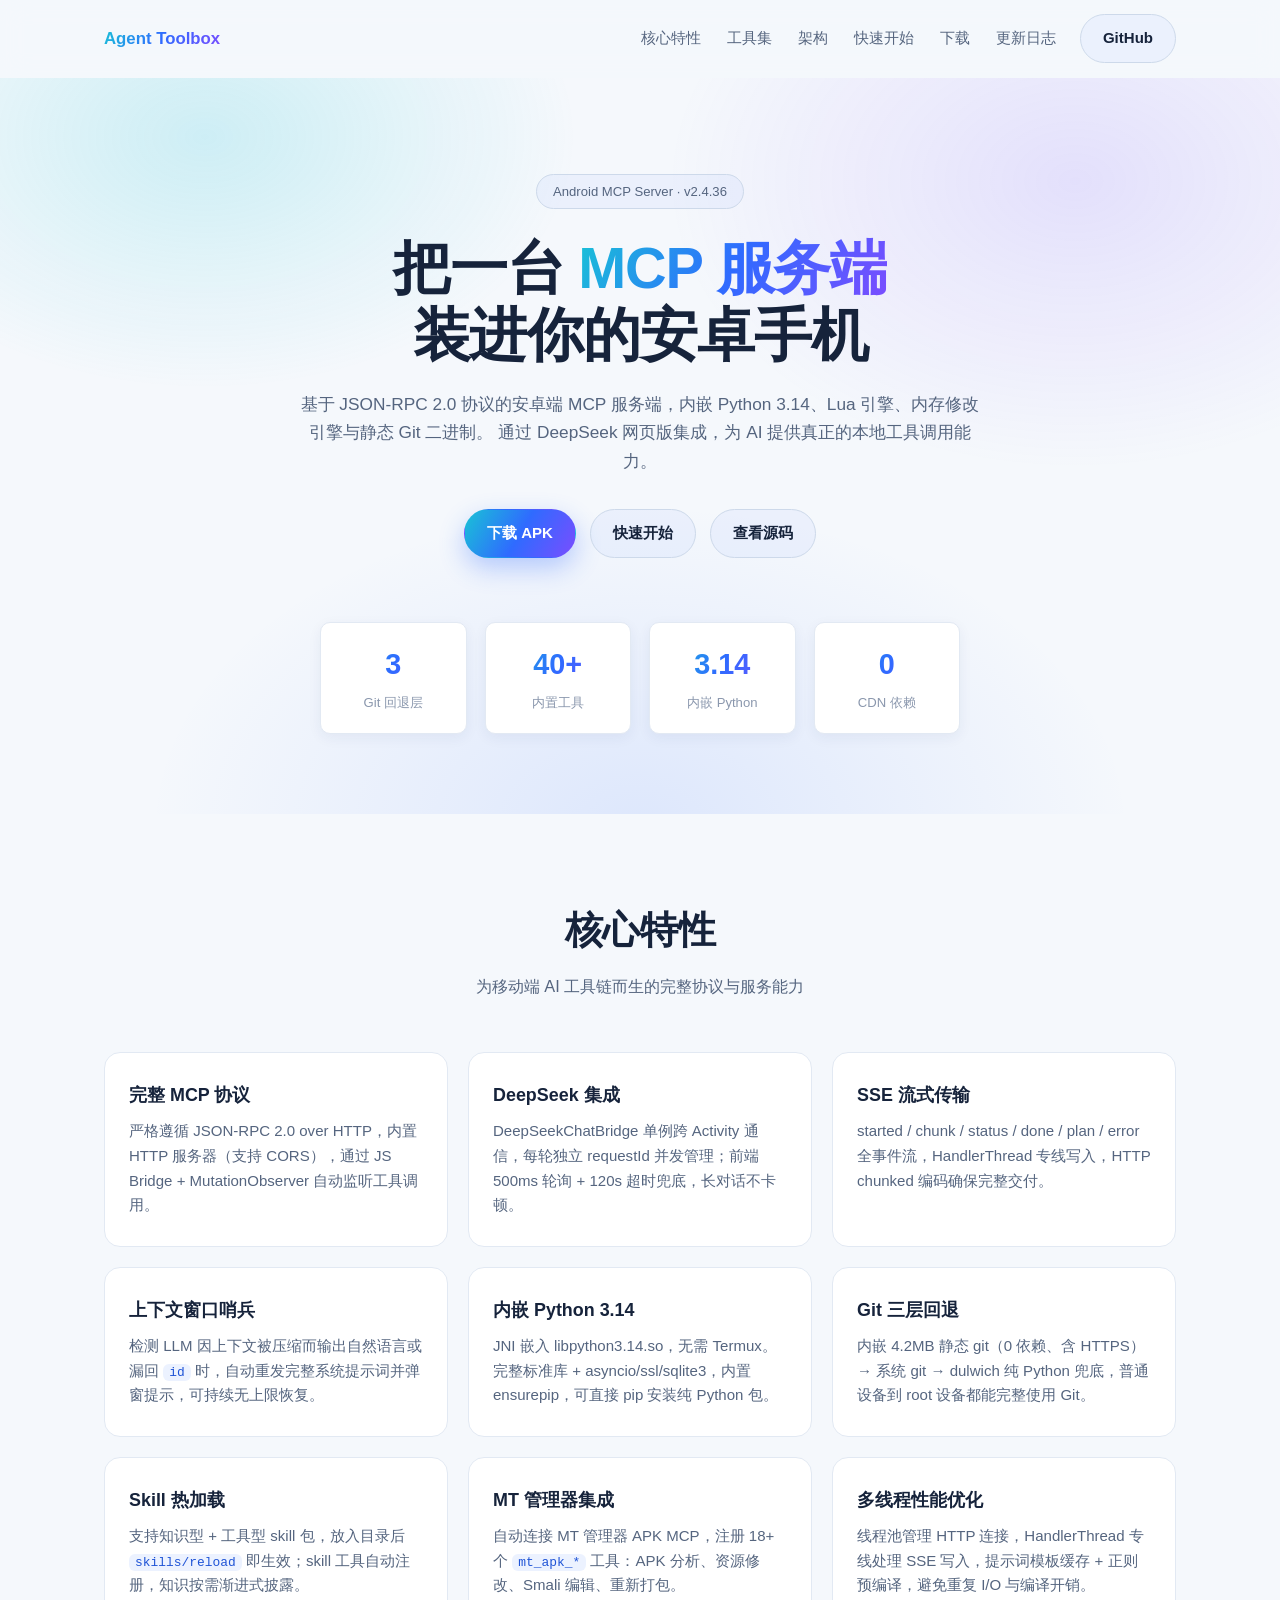
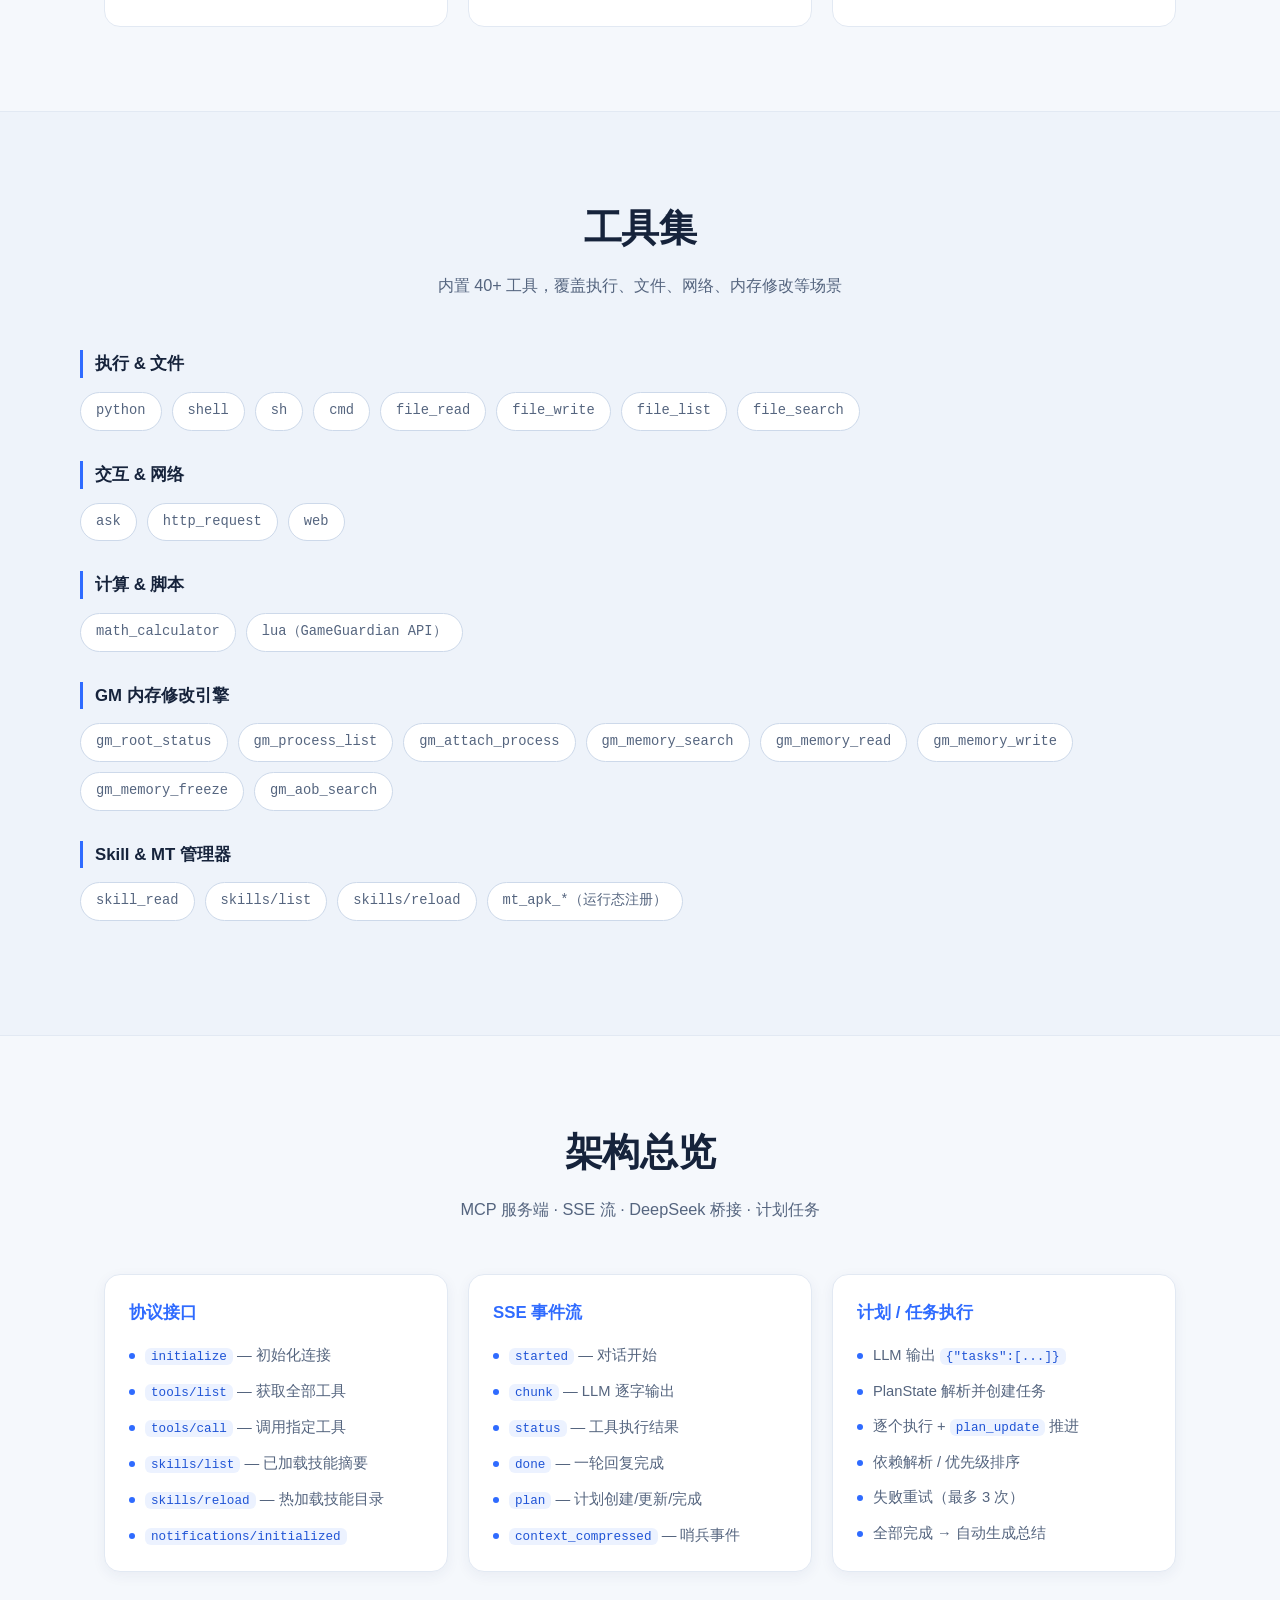
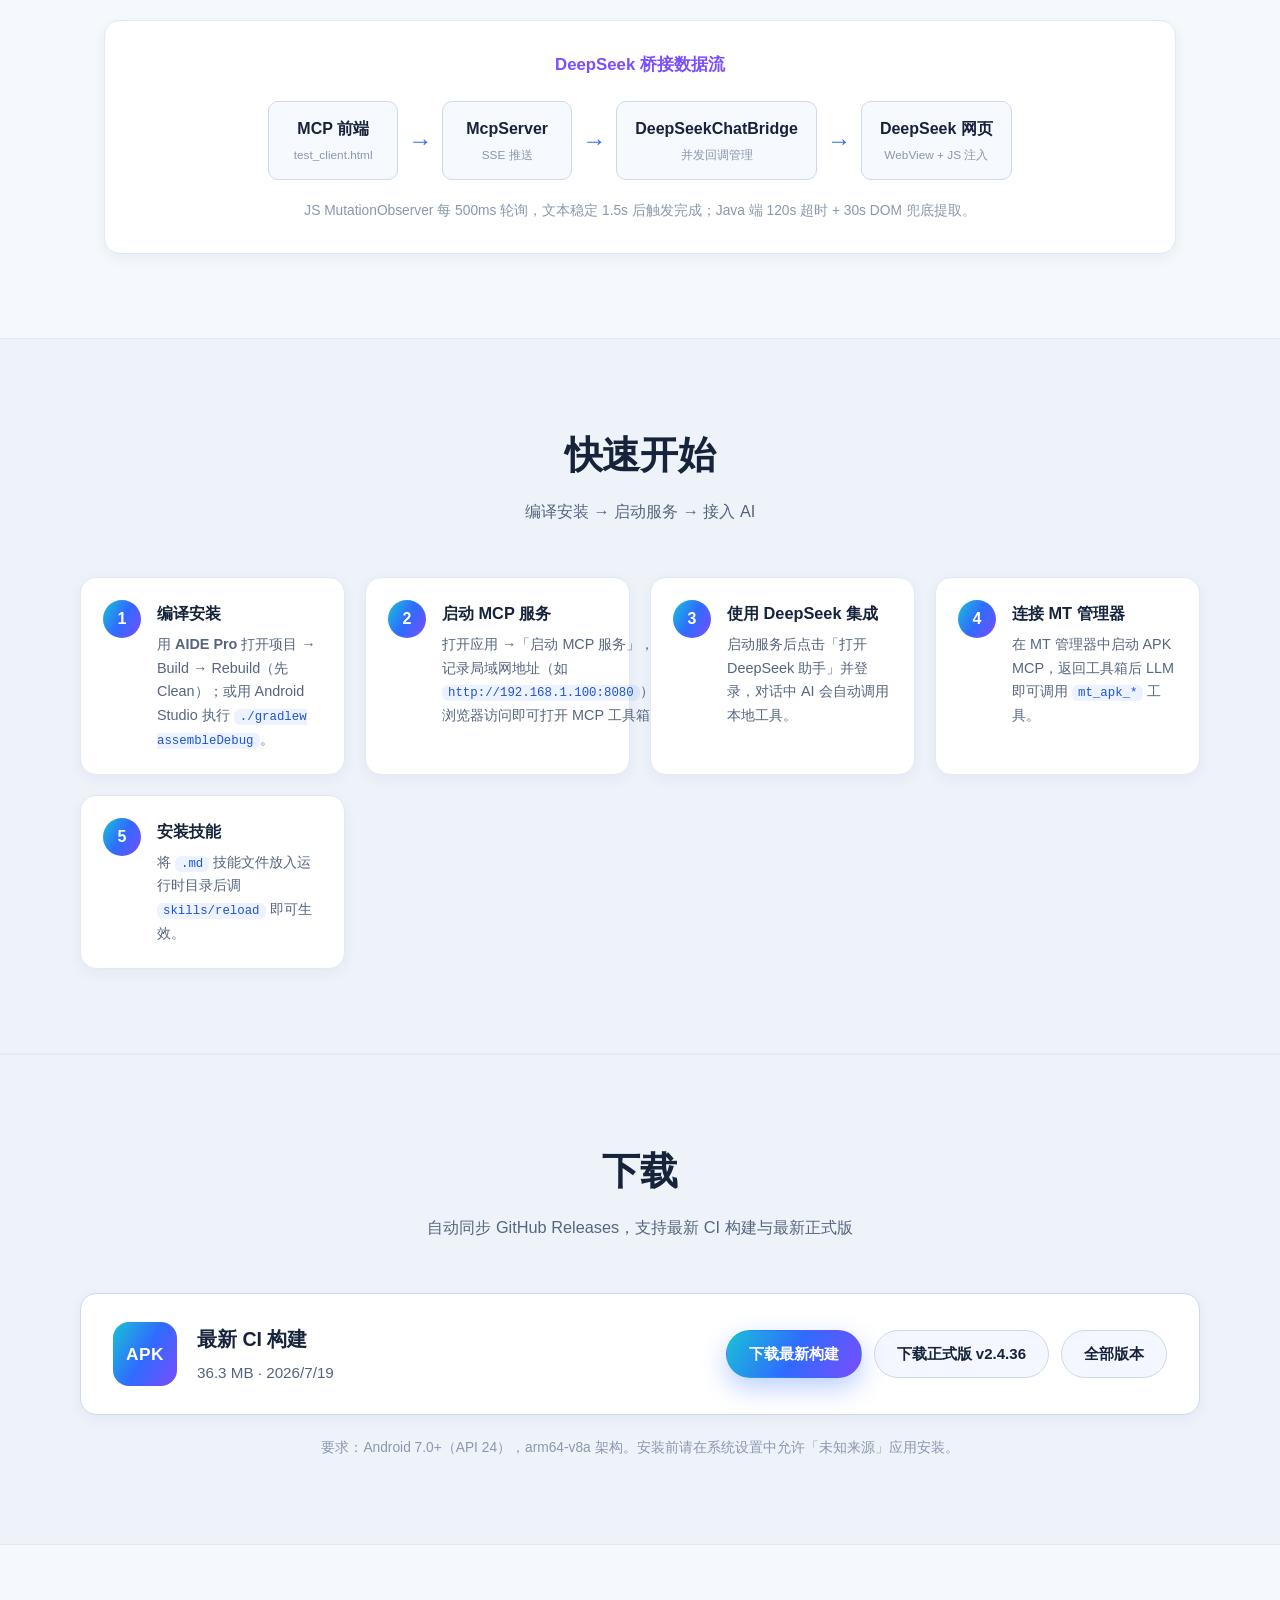
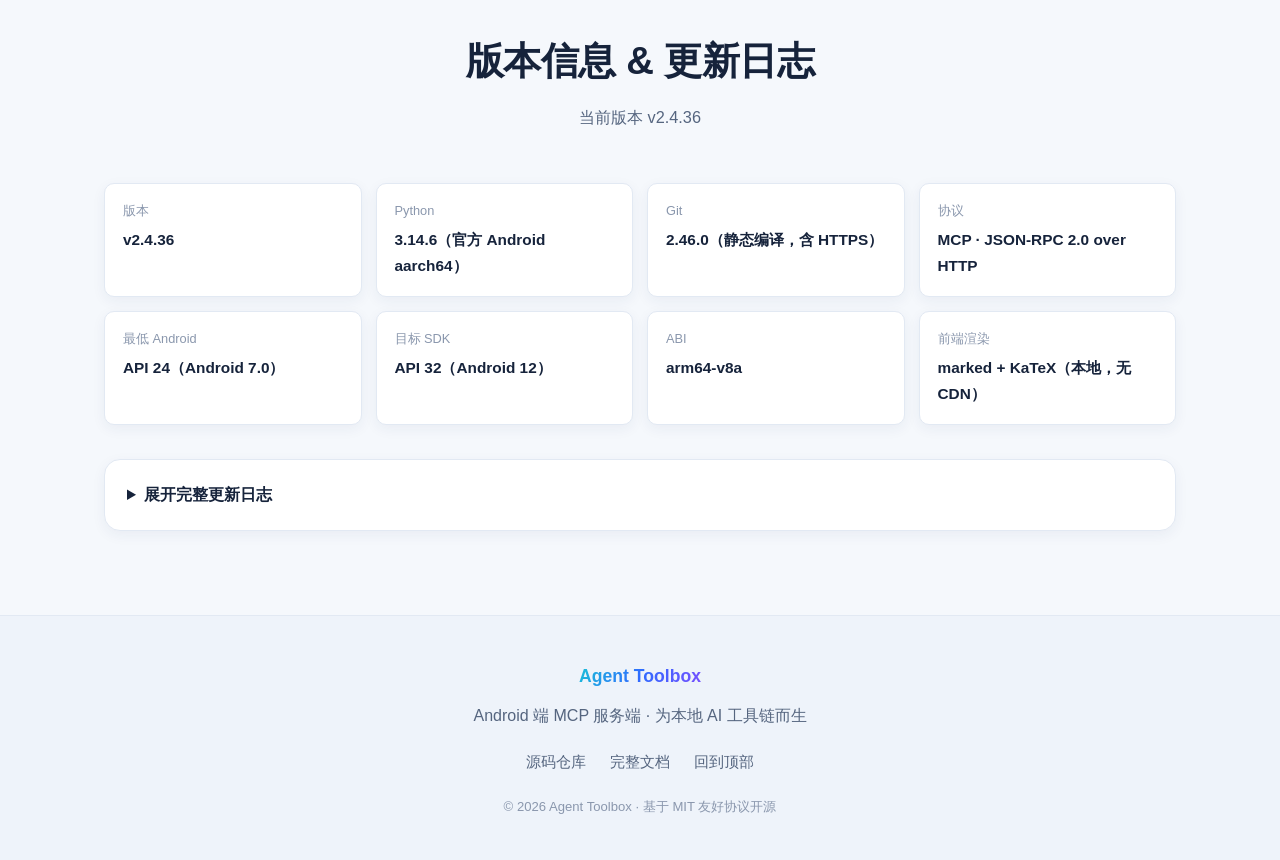
==== index.html @ 356e6ff2 "refactor: 移除失效的 jsDelivr APK 镜像链路 - 删除 index.html 中返回 403 的「APK CDN 镜像」按钮（APK 36MB 超过 jsDelivr 20MB " ====
<!DOCTYPE html>
<html lang="zh-CN">
<head>
  <meta charset="UTF-8" />
  <meta name="viewport" content="width=device-width, initial-scale=1.0" />
  <title>Agent Toolbox · Android 端 MCP 服务端</title>
  <meta name="description" content="Agent Toolbox —— 基于 Android 的 MCP（Model Context Protocol）服务端，内嵌 Python 3.14、Lua 引擎、内存修改引擎与静态 Git，通过 DeepSeek 网页版为 AI 提供本地工具调用能力。" />
  <link rel="icon" href="assets/favicon.png" />
  <link rel="stylesheet" href="assets/css/style.css" />
</head>
<body>
  <!-- 顶部导航 -->
  <header class="nav" id="nav">
    <div class="nav-inner">
      <a class="brand" href="#top">
        <span class="brand-name">Agent Toolbox</span>
      </a>
      <nav class="nav-links">
        <a href="#features">核心特性</a>
        <a href="#tools">工具集</a>
        <a href="#architecture">架构</a>
        <a href="#start">快速开始</a>
        <a href="#download">下载</a>
        <a href="#changelog">更新日志</a>
      </nav>
      <a class="btn btn-ghost nav-cta" href="https://github.com/Aasdqwe1/agent-toolbox" target="_blank" rel="noopener">GitHub</a>
    </div>
  </header>

  <!-- Hero -->
  <section class="hero" id="top">
    <div class="hero-bg" aria-hidden="true"></div>
    <div class="hero-inner">
      <div class="badge" id="hero-badge">Android MCP Server · v2.4.36</div>
      <h1 class="hero-title">把一台 <span class="grad">MCP 服务端</span><br />装进你的安卓手机</h1>
      <p class="hero-sub">
        基于 JSON-RPC 2.0 协议的安卓端 MCP 服务端，内嵌 Python 3.14、Lua 引擎、内存修改引擎与静态 Git 二进制。
        通过 DeepSeek 网页版集成，为 AI 提供真正的本地工具调用能力。
      </p>
      <div class="hero-actions">
        <a class="btn btn-primary" href="#download">下载 APK</a>
        <a class="btn btn-ghost" href="#start">快速开始</a>
        <a class="btn btn-ghost" href="https://github.com/Aasdqwe1/agent-toolbox" target="_blank" rel="noopener">查看源码</a>
      </div>
      <div class="hero-stats">
        <div class="stat"><span class="stat-num">3</span><span class="stat-label">Git 回退层</span></div>
        <div class="stat"><span class="stat-num">40+</span><span class="stat-label">内置工具</span></div>
        <div class="stat"><span class="stat-num">3.14</span><span class="stat-label">内嵌 Python</span></div>
        <div class="stat"><span class="stat-num">0</span><span class="stat-label">CDN 依赖</span></div>
      </div>
    </div>
  </section>

  <!-- 核心特性 -->
  <section class="section" id="features">
    <div class="section-head">
      <h2 class="section-title">核心特性</h2>
      <p class="section-desc">为移动端 AI 工具链而生的完整协议与服务能力</p>
    </div>
    <div class="grid grid-3">
      <div class="card">
        <h3>完整 MCP 协议</h3>
        <p>严格遵循 JSON-RPC 2.0 over HTTP，内置 HTTP 服务器（支持 CORS），通过 JS Bridge + MutationObserver 自动监听工具调用。</p>
      </div>
      <div class="card">
        <h3>DeepSeek 集成</h3>
        <p>DeepSeekChatBridge 单例跨 Activity 通信，每轮独立 requestId 并发管理；前端 500ms 轮询 + 120s 超时兜底，长对话不卡顿。</p>
      </div>
      <div class="card">
        <h3>SSE 流式传输</h3>
        <p>started / chunk / status / done / plan / error 全事件流，HandlerThread 专线写入，HTTP chunked 编码确保完整交付。</p>
      </div>
      <div class="card">
        <h3>上下文窗口哨兵</h3>
        <p>检测 LLM 因上下文被压缩而输出自然语言或漏回 <code>id</code> 时，自动重发完整系统提示词并弹窗提示，可持续无上限恢复。</p>
      </div>
      <div class="card">
        <h3>内嵌 Python 3.14</h3>
        <p>JNI 嵌入 libpython3.14.so，无需 Termux。完整标准库 + asyncio/ssl/sqlite3，内置 ensurepip，可直接 pip 安装纯 Python 包。</p>
      </div>
      <div class="card">
        <h3>Git 三层回退</h3>
        <p>内嵌 4.2MB 静态 git（0 依赖、含 HTTPS）→ 系统 git → dulwich 纯 Python 兜底，普通设备到 root 设备都能完整使用 Git。</p>
      </div>
      <div class="card">
        <h3>Skill 热加载</h3>
        <p>支持知识型 + 工具型 skill 包，放入目录后 <code>skills/reload</code> 即生效；skill 工具自动注册，知识按需渐进式披露。</p>
      </div>
      <div class="card">
        <h3>MT 管理器集成</h3>
        <p>自动连接 MT 管理器 APK MCP，注册 18+ 个 <code>mt_apk_*</code> 工具：APK 分析、资源修改、Smali 编辑、重新打包。</p>
      </div>
      <div class="card">
        <h3>多线程性能优化</h3>
        <p>线程池管理 HTTP 连接，HandlerThread 专线处理 SSE 写入，提示词模板缓存 + 正则预编译，避免重复 I/O 与编译开销。</p>
      </div>
    </div>
  </section>

  <!-- 工具集 -->
  <section class="section section-alt" id="tools">
    <div class="section-head">
      <h2 class="section-title">工具集</h2>
      <p class="section-desc">内置 40+ 工具，覆盖执行、文件、网络、内存修改等场景</p>
    </div>

    <div class="tool-group">
      <h3 class="group-title">执行 &amp; 文件</h3>
      <div class="chips">
        <span class="chip">python</span><span class="chip">shell</span><span class="chip">sh</span>
        <span class="chip">cmd</span><span class="chip">file_read</span><span class="chip">file_write</span>
        <span class="chip">file_list</span><span class="chip">file_search</span>
      </div>
    </div>
    <div class="tool-group">
      <h3 class="group-title">交互 &amp; 网络</h3>
      <div class="chips">
        <span class="chip">ask</span><span class="chip">http_request</span><span class="chip">web</span>
      </div>
    </div>
    <div class="tool-group">
      <h3 class="group-title">计算 &amp; 脚本</h3>
      <div class="chips">
        <span class="chip">math_calculator</span><span class="chip">lua（GameGuardian API）</span>
      </div>
    </div>
    <div class="tool-group">
      <h3 class="group-title">GM 内存修改引擎</h3>
      <div class="chips">
        <span class="chip">gm_root_status</span><span class="chip">gm_process_list</span>
        <span class="chip">gm_attach_process</span><span class="chip">gm_memory_search</span>
        <span class="chip">gm_memory_read</span><span class="chip">gm_memory_write</span>
        <span class="chip">gm_memory_freeze</span><span class="chip">gm_aob_search</span>
      </div>
    </div>
    <div class="tool-group">
      <h3 class="group-title">Skill &amp; MT 管理器</h3>
      <div class="chips">
        <span class="chip">skill_read</span><span class="chip">skills/list</span>
        <span class="chip">skills/reload</span><span class="chip">mt_apk_*（运行态注册）</span>
      </div>
    </div>
  </section>

  <!-- 架构 -->
  <section class="section" id="architecture">
    <div class="section-head">
      <h2 class="section-title">架构总览</h2>
      <p class="section-desc">MCP 服务端 · SSE 流 · DeepSeek 桥接 · 计划任务</p>
    </div>

    <div class="arch">
      <div class="arch-col">
        <h4>协议接口</h4>
        <ul class="arch-list">
          <li><code>initialize</code> — 初始化连接</li>
          <li><code>tools/list</code> — 获取全部工具</li>
          <li><code>tools/call</code> — 调用指定工具</li>
          <li><code>skills/list</code> — 已加载技能摘要</li>
          <li><code>skills/reload</code> — 热加载技能目录</li>
          <li><code>notifications/initialized</code></li>
        </ul>
      </div>
      <div class="arch-col">
        <h4>SSE 事件流</h4>
        <ul class="arch-list">
          <li><code>started</code> — 对话开始</li>
          <li><code>chunk</code> — LLM 逐字输出</li>
          <li><code>status</code> — 工具执行结果</li>
          <li><code>done</code> — 一轮回复完成</li>
          <li><code>plan</code> — 计划创建/更新/完成</li>
          <li><code>context_compressed</code> — 哨兵事件</li>
        </ul>
      </div>
      <div class="arch-col">
        <h4>计划 / 任务执行</h4>
        <ul class="arch-list">
          <li>LLM 输出 <code>{"tasks":[...]}</code></li>
          <li>PlanState 解析并创建任务</li>
          <li>逐个执行 + <code>plan_update</code> 推进</li>
          <li>依赖解析 / 优先级排序</li>
          <li>失败重试（最多 3 次）</li>
          <li>全部完成 → 自动生成总结</li>
        </ul>
      </div>
    </div>

    <div class="flow">
      <h4 class="flow-title">DeepSeek 桥接数据流</h4>
      <div class="flow-track">
        <div class="flow-node">MCP 前端<br /><small>test_client.html</small></div>
        <div class="flow-arrow">&rarr;</div>
        <div class="flow-node">McpServer<br /><small>SSE 推送</small></div>
        <div class="flow-arrow">&rarr;</div>
        <div class="flow-node">DeepSeekChatBridge<br /><small>并发回调管理</small></div>
        <div class="flow-arrow">&rarr;</div>
        <div class="flow-node">DeepSeek 网页<br /><small>WebView + JS 注入</small></div>
      </div>
      <p class="flow-note">JS MutationObserver 每 500ms 轮询，文本稳定 1.5s 后触发完成；Java 端 120s 超时 + 30s DOM 兜底提取。</p>
    </div>
  </section>

  <!-- 快速开始 -->
  <section class="section section-alt" id="start">
    <div class="section-head">
      <h2 class="section-title">快速开始</h2>
      <p class="section-desc">编译安装 → 启动服务 → 接入 AI</p>
    </div>
    <div class="steps">
      <div class="step">
        <div class="step-no">1</div>
        <div class="step-body">
          <h4>编译安装</h4>
          <p>用 <strong>AIDE Pro</strong> 打开项目 → Build → Rebuild（先 Clean）；或用 Android Studio 执行 <code>./gradlew assembleDebug</code>。</p>
        </div>
      </div>
      <div class="step">
        <div class="step-no">2</div>
        <div class="step-body">
          <h4>启动 MCP 服务</h4>
          <p>打开应用 →「启动 MCP 服务」，记录局域网地址（如 <code>http://192.168.1.100:8080</code>），浏览器访问即可打开 MCP 工具箱。</p>
        </div>
      </div>
      <div class="step">
        <div class="step-no">3</div>
        <div class="step-body">
          <h4>使用 DeepSeek 集成</h4>
          <p>启动服务后点击「打开 DeepSeek 助手」并登录，对话中 AI 会自动调用本地工具。</p>
        </div>
      </div>
      <div class="step">
        <div class="step-no">4</div>
        <div class="step-body">
          <h4>连接 MT 管理器</h4>
          <p>在 MT 管理器中启动 APK MCP，返回工具箱后 LLM 即可调用 <code>mt_apk_*</code> 工具。</p>
        </div>
      </div>
      <div class="step">
        <div class="step-no">5</div>
        <div class="step-body">
          <h4>安装技能</h4>
          <p>将 <code>.md</code> 技能文件放入运行时目录后调 <code>skills/reload</code> 即可生效。</p>
        </div>
      </div>
    </div>
  </section>

  <!-- 下载 -->
  <section class="section section-alt" id="download">
    <div class="section-head">
      <h2 class="section-title">下载</h2>
      <p class="section-desc">自动同步 GitHub Releases，支持最新 CI 构建与最新正式版</p>
    </div>
    <div class="download-card" id="download-card">
      <div class="dl-main">
        <div class="dl-badge">APK</div>
        <div class="dl-info">
          <h3 id="dl-title">最新 CI 构建</h3>
          <p id="dl-meta" class="dl-meta">正在获取构建信息…</p>
        </div>
      </div>
      <div class="dl-actions">
        <a id="dl-btn" class="btn btn-primary" href="https://github.com/Aasdqwe1/agent-toolbox/releases" rel="noopener">下载最新构建</a>
        <a id="dl-stable-btn" class="btn btn-ghost" href="https://github.com/Aasdqwe1/agent-toolbox/releases" target="_blank" rel="noopener">下载正式版</a>
        <a class="btn btn-ghost" href="https://github.com/Aasdqwe1/agent-toolbox/releases" target="_blank" rel="noopener">全部版本</a>
      </div>
    </div>
    <p class="dl-note">要求：Android 7.0+（API 24），arm64-v8a 架构。安装前请在系统设置中允许「未知来源」应用安装。</p>
  </section>

  <!-- 更新日志 -->
  <section class="section" id="changelog">
    <div class="section-head">
      <h2 class="section-title">版本信息 &amp; 更新日志</h2>
      <p class="section-desc" id="changelog-desc">当前版本 v2.4.36</p>
    </div>
    <div class="meta-grid">
      <div class="meta-item"><span>版本</span><strong id="version-value">v2.4.36</strong></div>
      <div class="meta-item"><span>Python</span><strong>3.14.6（官方 Android aarch64）</strong></div>
      <div class="meta-item"><span>Git</span><strong>2.46.0（静态编译，含 HTTPS）</strong></div>
      <div class="meta-item"><span>协议</span><strong>MCP · JSON-RPC 2.0 over HTTP</strong></div>
      <div class="meta-item"><span>最低 Android</span><strong>API 24（Android 7.0）</strong></div>
      <div class="meta-item"><span>目标 SDK</span><strong>API 32（Android 12）</strong></div>
      <div class="meta-item"><span>ABI</span><strong>arm64-v8a</strong></div>
      <div class="meta-item"><span>前端渲染</span><strong>marked + KaTeX（本地，无 CDN）</strong></div>
    </div>

    <details class="log">
      <summary>展开完整更新日志</summary>
      <ul class="log-list">
        <li><b>v2.4.36</b> — 当前最新正式版（v2.4.10 ~ v2.4.36 为持续迭代与稳定性改进，详见 <a href="https://github.com/Aasdqwe1/agent-toolbox/releases" target="_blank" rel="noopener">GitHub Releases</a>）。</li>
        <li><b>v2.4.9</b> — 修复 git clone DNS 解析失败（curl 启用 c-ares，新增 GIT_DNS_SERVERS）。</li>
        <li><b>v2.4.8</b> — 修复 git clone HTTPS 失败（新增 git-remote-https helper 静态编译）。</li>
        <li><b>v2.4.7</b> — 修复 Android 14+ TLS 段对齐报错（PT_TLS p_align 8→64）。</li>
        <li><b>v2.4.6</b> — 复合 shell 命令中的 git 调用支持（注入 shell 函数）。</li>
        <li><b>v2.4.5</b> — 修复 SELinux 导致 git 二进制不可执行（改以 jniLibs/libgit.so 打包）。</li>
        <li><b>v2.4.4</b> — Python 工具内 subprocess 调用 git 支持。</li>
        <li><b>v2.4.0</b> — Git 三层集成 + 静态二进制编译。</li>
        <li><b>v2.3.0</b> — 前端对话流修复 + ask 工具体验优化。</li>
        <li><b>v2.1.8</b> — SSE 流式传输修复 + 纯文本回复兼容。</li>
        <li><b>v2.1.7</b> — 多线程优化 + 聊天桥接清理 + 可拖动悬浮按钮。</li>
        <li><b>v2.1.0</b> — Skill 子系统 + MT 集成 + UI 翻新。</li>
        <li><b>v2.0.0</b> — Python 3.14 内嵌重构（JNI 模式，无需 Termux）。</li>
        <li><b>v1.0.0</b> — 初始版本：MCP 服务端 + DeepSeek 集成 + 4 个内置工具。</li>
      </ul>
    </details>
  </section>

  <!-- 页脚 -->
  <footer class="footer">
    <div class="footer-inner">
      <div class="footer-brand">
        <span class="brand-name">Agent Toolbox</span>
      </div>
      <p class="footer-note">Android 端 MCP 服务端 · 为本地 AI 工具链而生</p>
      <div class="footer-links">
        <a href="https://github.com/Aasdqwe1/agent-toolbox" target="_blank" rel="noopener">源码仓库</a>
        <a href="https://github.com/Aasdqwe1/agent-toolbox#readme" target="_blank" rel="noopener">完整文档</a>
        <a href="#top">回到顶部</a>
      </div>
      <p class="footer-copy">© <span id="year"></span> Agent Toolbox · 基于 MIT 友好协议开源</p>
    </div>
  </footer>

  <script src="assets/js/main.js"></script>
</body>
</html>
---- assets/css/style.css ----
/* ===== 基础变量（浅色 · 冷色调色板） ===== */
:root {
  --bg: #f5f8fc;
  --bg-alt: #eef3fa;
  --surface: #ffffff;
  --surface-2: #f6f9fe;
  --border: #e2e9f3;
  --border-strong: #cdd9ea;
  --text: #16233b;
  --text-dim: #55657f;
  --text-faint: #8a97ad;
  --cyan: #15a9c0;
  --blue: #2f6bff;
  --purple: #7a4dff;
  --grad: linear-gradient(120deg, #19c2d6 0%, #2f6bff 50%, #7a4dff 100%);
  --radius: 16px;
  --radius-sm: 10px;
  --maxw: 1120px;
  --shadow: 0 12px 32px rgba(28, 58, 110, 0.10);
  --shadow-sm: 0 4px 14px rgba(28, 58, 110, 0.06);
}

* { box-sizing: border-box; margin: 0; padding: 0; }

html { scroll-behavior: smooth; scroll-padding-top: 76px; }

body {
  font-family: -apple-system, BlinkMacSystemFont, "Segoe UI", "PingFang SC",
    "Hiragino Sans GB", "Microsoft YaHei", "Helvetica Neue", Arial, sans-serif;
  background: var(--bg);
  color: var(--text);
  line-height: 1.65;
  -webkit-font-smoothing: antialiased;
}

a { color: inherit; text-decoration: none; }
code {
  font-family: "JetBrains Mono", "Fira Code", Consolas, monospace;
  background: rgba(47, 107, 255, 0.09);
  color: #1f54d6;
  padding: 1px 6px;
  border-radius: 6px;
  font-size: 0.86em;
}

/* ===== 导航 ===== */
.nav {
  position: sticky;
  top: 0;
  z-index: 50;
  backdrop-filter: blur(14px);
  background: rgba(245, 248, 252, 0.82);
  border-bottom: 1px solid transparent;
  transition: border-color 0.25s, background 0.25s;
}
.nav.scrolled { border-bottom-color: var(--border); }
.nav-inner {
  max-width: var(--maxw);
  margin: 0 auto;
  padding: 14px 24px;
  display: flex;
  align-items: center;
  gap: 20px;
}
.brand { display: flex; align-items: center; gap: 10px; font-weight: 700; font-size: 1.05rem; }
.brand-name { background: var(--grad); -webkit-background-clip: text; background-clip: text; -webkit-text-fill-color: transparent; }
.nav-links { display: flex; gap: 26px; margin-left: auto; }
.nav-links a { color: var(--text-dim); font-size: 0.94rem; transition: color 0.2s; }
.nav-links a:hover { color: var(--blue); }
.nav-cta { margin-left: 4px; }

/* ===== 按钮 ===== */
.btn {
  display: inline-flex;
  align-items: center;
  justify-content: center;
  padding: 11px 22px;
  border-radius: 999px;
  font-weight: 600;
  font-size: 0.94rem;
  cursor: pointer;
  transition: transform 0.18s, box-shadow 0.18s, background 0.2s, border-color 0.2s;
  border: 1px solid transparent;
}
.btn-primary { background: var(--grad); color: #fff; box-shadow: 0 10px 26px rgba(47, 107, 255, 0.32); }
.btn-primary:hover { transform: translateY(-2px); box-shadow: 0 14px 34px rgba(47, 107, 255, 0.42); }
.btn-ghost { background: rgba(47, 107, 255, 0.05); border-color: var(--border-strong); color: var(--text); }
.btn-ghost:hover { background: rgba(47, 107, 255, 0.1); border-color: var(--blue); color: var(--blue); }

/* ===== Hero ===== */
.hero { position: relative; overflow: hidden; }
.hero-bg {
  position: absolute;
  inset: 0;
  background:
    radial-gradient(620px 420px at 16% 8%, rgba(25, 194, 214, 0.18), transparent 60%),
    radial-gradient(680px 480px at 84% 14%, rgba(122, 77, 255, 0.14), transparent 60%),
    radial-gradient(820px 540px at 50% 102%, rgba(47, 107, 255, 0.12), transparent 60%);
  pointer-events: none;
}
.hero-inner {
  position: relative;
  max-width: var(--maxw);
  margin: 0 auto;
  padding: 96px 24px 80px;
  text-align: center;
}
.badge {
  display: inline-block;
  padding: 6px 16px;
  border: 1px solid var(--border-strong);
  border-radius: 999px;
  font-size: 0.82rem;
  color: var(--text-dim);
  background: rgba(47, 107, 255, 0.05);
  margin-bottom: 26px;
}
.hero-title {
  font-size: clamp(2.2rem, 5vw, 3.6rem);
  line-height: 1.15;
  font-weight: 800;
  letter-spacing: -0.02em;
}
.grad { background: var(--grad); -webkit-background-clip: text; background-clip: text; -webkit-text-fill-color: transparent; }
.hero-sub {
  max-width: 680px;
  margin: 22px auto 0;
  color: var(--text-dim);
  font-size: 1.08rem;
}
.hero-actions { display: flex; gap: 14px; justify-content: center; margin-top: 34px; flex-wrap: wrap; }
.hero-stats {
  display: grid;
  grid-template-columns: repeat(4, 1fr);
  gap: 18px;
  max-width: 640px;
  margin: 64px auto 0;
}
.stat { padding: 18px 10px; background: var(--surface); border: 1px solid var(--border); border-radius: var(--radius-sm); box-shadow: var(--shadow-sm); }
.stat-num { display: block; font-size: 1.8rem; font-weight: 800; background: var(--grad); -webkit-background-clip: text; background-clip: text; -webkit-text-fill-color: transparent; }
.stat-label { font-size: 0.82rem; color: var(--text-faint); }

/* ===== 区块 ===== */
.section { max-width: var(--maxw); margin: 0 auto; padding: 84px 24px; }
.section-alt { max-width: none; background: var(--bg-alt); border-top: 1px solid var(--border); border-bottom: 1px solid var(--border); }
.section-alt > * { max-width: var(--maxw); margin-left: auto; margin-right: auto; }
.section-head { text-align: center; margin-bottom: 52px; }
.section-title { font-size: clamp(1.7rem, 3.5vw, 2.4rem); font-weight: 800; letter-spacing: -0.01em; }
.section-desc { color: var(--text-dim); margin-top: 12px; font-size: 1.02rem; }

/* ===== 卡片网格 ===== */
.grid { display: grid; gap: 20px; }
.grid-3 { grid-template-columns: repeat(3, 1fr); }
.card {
  position: relative;
  overflow: hidden;
  background: var(--surface);
  border: 1px solid var(--border);
  border-radius: var(--radius);
  padding: 28px 24px;
  transition: transform 0.2s, border-color 0.2s, box-shadow 0.2s;
}
.card::before {
  content: "";
  position: absolute;
  top: 0; left: 0; right: 0;
  height: 3px;
  background: var(--grad);
  transform: scaleX(0);
  transform-origin: left;
  transition: transform 0.28s ease;
}
.card:hover { transform: translateY(-4px); border-color: rgba(47, 107, 255, 0.45); box-shadow: var(--shadow); }
.card:hover::before { transform: scaleX(1); }
.card h3 { font-size: 1.12rem; margin-bottom: 8px; color: var(--text); }
.card p { color: var(--text-dim); font-size: 0.94rem; }

/* ===== 工具集 chips ===== */
.tool-group { margin-bottom: 30px; }
.group-title { font-size: 1.05rem; margin-bottom: 14px; color: var(--text); padding-left: 12px; border-left: 3px solid var(--blue); }
.chips { display: flex; flex-wrap: wrap; gap: 10px; }
.chip {
  padding: 7px 15px;
  border: 1px solid var(--border-strong);
  border-radius: 999px;
  background: var(--surface);
  font-size: 0.86rem;
  color: var(--text-dim);
  font-family: "JetBrains Mono", Consolas, monospace;
  transition: border-color 0.2s, color 0.2s, background 0.2s;
}
.chip:hover { border-color: var(--blue); color: var(--blue); background: rgba(47, 107, 255, 0.06); }

/* ===== 架构 ===== */
.arch { display: grid; grid-template-columns: repeat(3, 1fr); gap: 20px; margin-bottom: 48px; }
.arch-col { background: var(--surface); border: 1px solid var(--border); border-radius: var(--radius); padding: 24px; box-shadow: var(--shadow-sm); }
.arch-col h4 { font-size: 1.05rem; margin-bottom: 16px; color: var(--blue); }
.arch-list { list-style: none; display: flex; flex-direction: column; gap: 11px; }
.arch-list li { color: var(--text-dim); font-size: 0.92rem; padding-left: 16px; position: relative; }
.arch-list li::before { content: ""; position: absolute; left: 0; top: 10px; width: 6px; height: 6px; border-radius: 50%; background: var(--blue); }

.flow { background: var(--surface); border: 1px solid var(--border); border-radius: var(--radius); padding: 30px 24px; box-shadow: var(--shadow-sm); }
.flow-title { font-size: 1.05rem; margin-bottom: 22px; color: var(--purple); text-align: center; }
.flow-track { display: flex; align-items: center; justify-content: center; gap: 10px; flex-wrap: wrap; }
.flow-node {
  background: var(--surface-2);
  border: 1px solid var(--border-strong);
  border-radius: var(--radius-sm);
  padding: 14px 18px;
  text-align: center;
  font-weight: 600;
  min-width: 130px;
}
.flow-node small { display: block; font-weight: 400; color: var(--text-faint); font-size: 0.74rem; margin-top: 3px; }
.flow-arrow { color: var(--blue); font-size: 1.5rem; line-height: 1; }
.flow-note { text-align: center; color: var(--text-faint); font-size: 0.86rem; margin-top: 20px; }

/* ===== 步骤 ===== */
.steps { display: grid; grid-template-columns: repeat(auto-fit, minmax(260px, 1fr)); gap: 20px; }
.step { display: flex; gap: 16px; background: var(--surface); border: 1px solid var(--border); border-radius: var(--radius); padding: 22px; box-shadow: var(--shadow-sm); }
.step-no {
  flex: 0 0 38px;
  width: 38px; height: 38px;
  border-radius: 50%;
  background: var(--grad);
  color: #fff;
  font-weight: 800;
  display: flex; align-items: center; justify-content: center;
}
.step-body h4 { font-size: 1.02rem; margin-bottom: 6px; color: var(--text); }
.step-body p { color: var(--text-dim); font-size: 0.9rem; }

/* ===== 元信息 / 日志 ===== */
.meta-grid { display: grid; grid-template-columns: repeat(auto-fit, minmax(220px, 1fr)); gap: 14px; margin-bottom: 34px; }
.meta-item { background: var(--surface); border: 1px solid var(--border); border-radius: var(--radius-sm); padding: 16px 18px; box-shadow: var(--shadow-sm); }
.meta-item span { display: block; color: var(--text-faint); font-size: 0.8rem; margin-bottom: 6px; }
.meta-item strong { font-size: 0.96rem; font-weight: 700; color: var(--text); }
.log { background: var(--surface); border: 1px solid var(--border); border-radius: var(--radius); padding: 8px 22px; box-shadow: var(--shadow-sm); }
.log summary { cursor: pointer; padding: 14px 0; font-weight: 600; color: var(--text); }
.log summary:hover { color: var(--blue); }
.log-list { list-style: none; padding: 6px 0 18px; display: flex; flex-direction: column; gap: 10px; }
.log-list li { color: var(--text-dim); font-size: 0.9rem; padding-left: 14px; border-left: 2px solid var(--border-strong); }
.log-list b { color: var(--blue); }

/* ===== 页脚 ===== */
.footer { border-top: 1px solid var(--border); background: var(--bg-alt); }
.footer-inner { max-width: var(--maxw); margin: 0 auto; padding: 46px 24px; text-align: center; }
.footer-brand { display: inline-flex; align-items: center; gap: 10px; font-weight: 700; font-size: 1.1rem; }
.footer-note { color: var(--text-dim); margin: 12px 0 20px; }
.footer-links { display: flex; gap: 24px; justify-content: center; flex-wrap: wrap; }
.footer-links a { color: var(--text-dim); font-size: 0.92rem; transition: color 0.2s; }
.footer-links a:hover { color: var(--blue); }
.footer-copy { color: var(--text-faint); font-size: 0.82rem; margin-top: 22px; }

/* ===== 下载 ===== */
.download-card {
  display: flex;
  align-items: center;
  justify-content: space-between;
  flex-wrap: wrap;
  gap: 24px;
  background: var(--surface);
  border: 1px solid var(--border-strong);
  border-radius: var(--radius);
  padding: 28px 32px;
  box-shadow: var(--shadow-sm);
}
.dl-main { display: flex; align-items: center; gap: 20px; }
.dl-badge {
  flex: 0 0 auto;
  width: 64px; height: 64px;
  border-radius: 16px;
  background: var(--grad);
  color: #fff;
  font-weight: 800;
  font-size: 1.08rem;
  letter-spacing: 0.5px;
  display: flex; align-items: center; justify-content: center;
}
.dl-info h3 { font-size: 1.22rem; color: var(--text); }
.dl-meta { color: var(--text-dim); font-size: 0.95rem; margin-top: 5px; }
.dl-actions { display: flex; gap: 12px; flex-wrap: wrap; }
.dl-note { text-align: center; color: var(--text-faint); font-size: 0.86rem; margin-top: 22px; }
@media (max-width: 560px) {
  .download-card { flex-direction: column; align-items: stretch; text-align: center; }
  .dl-main { justify-content: center; }
  .dl-actions { justify-content: center; }
  .dl-actions .btn { flex: 1 1 auto; }
}

/* ===== 404 ===== */
.nf { min-height: 70vh; display: flex; flex-direction: column; align-items: center; justify-content: center; text-align: center; gap: 18px; }
.nf h1 { font-size: 4rem; background: var(--grad); -webkit-background-clip: text; background-clip: text; -webkit-text-fill-color: transparent; }

/* ===== 响应式 ===== */
@media (max-width: 880px) {
  .grid-3 { grid-template-columns: repeat(2, 1fr); }
  .arch { grid-template-columns: 1fr; }
  .nav-links { display: none; }
  .hero-stats { grid-template-columns: repeat(2, 1fr); }
}
@media (max-width: 560px) {
  .grid-3 { grid-template-columns: 1fr; }
  .hero-inner { padding: 70px 20px 60px; }
  .section { padding: 64px 20px; }
  .flow-track { flex-direction: column; }
  .flow-arrow { transform: rotate(90deg); }
}
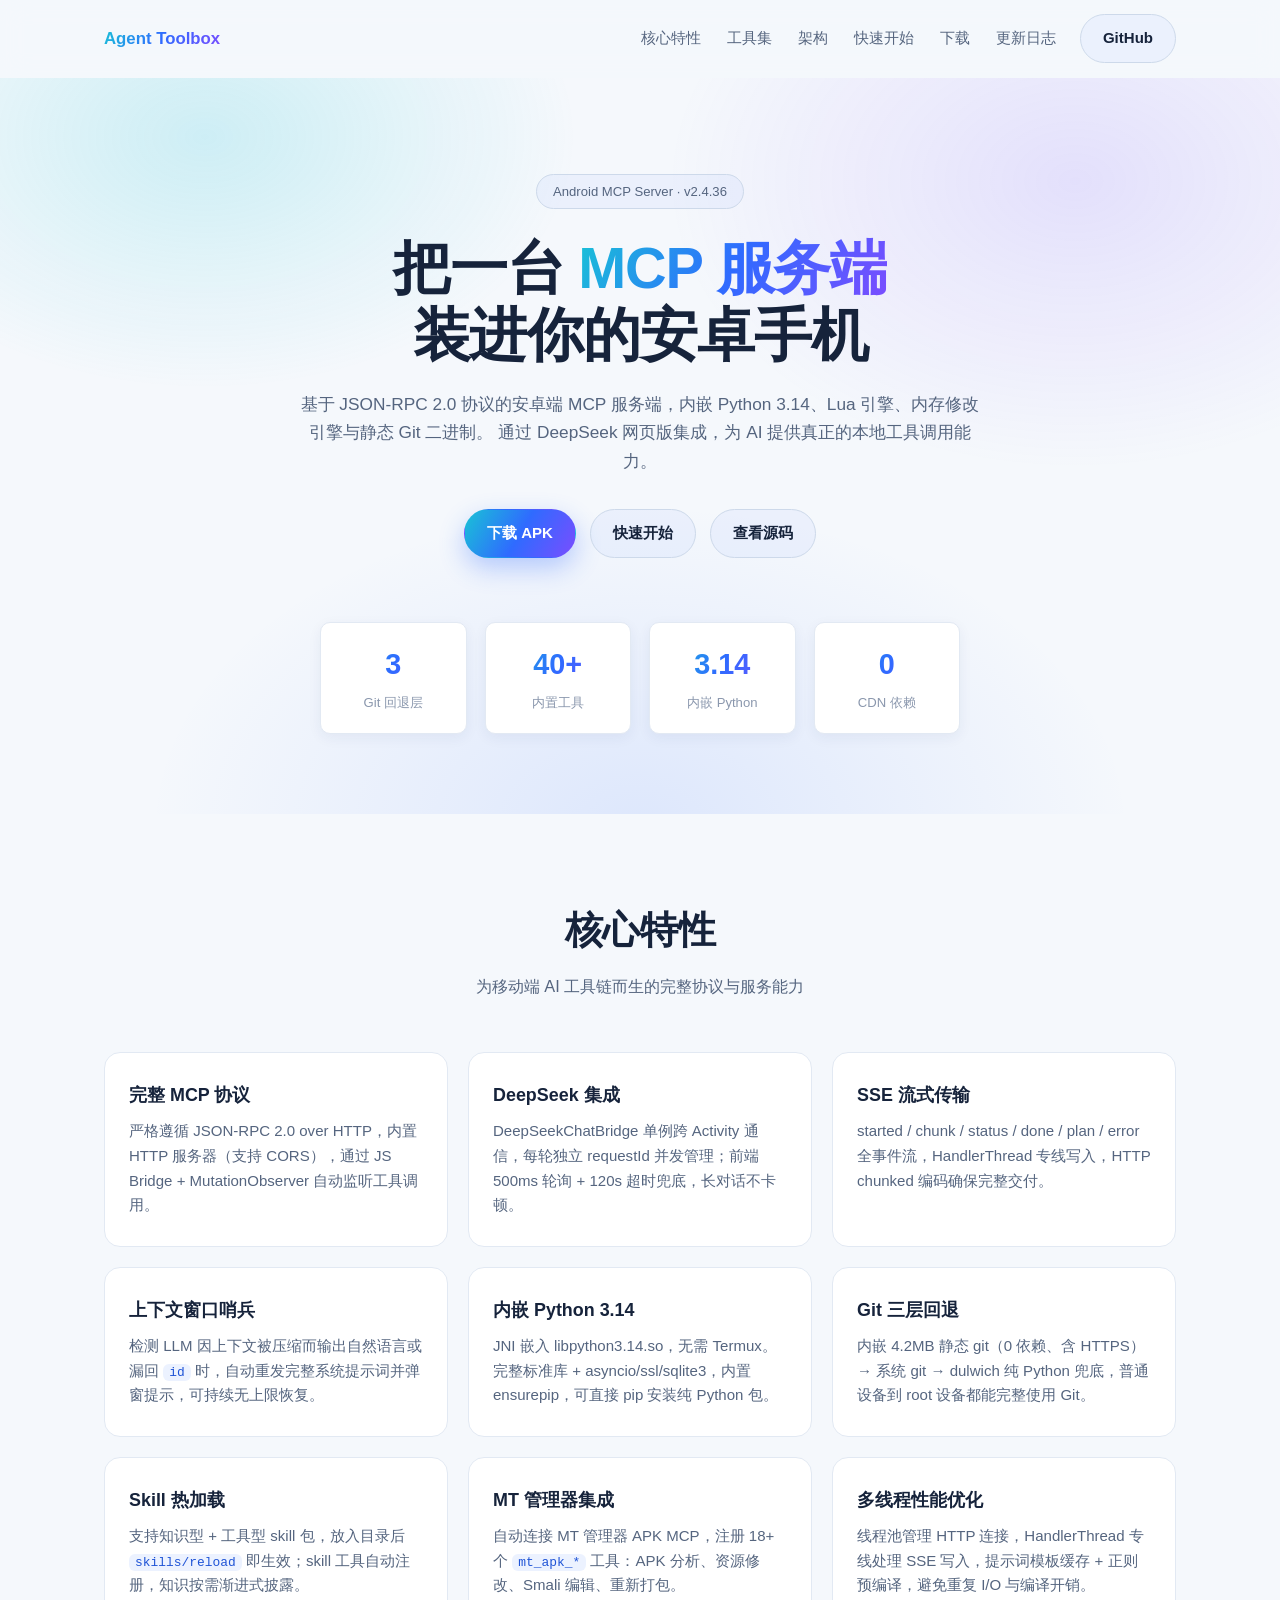
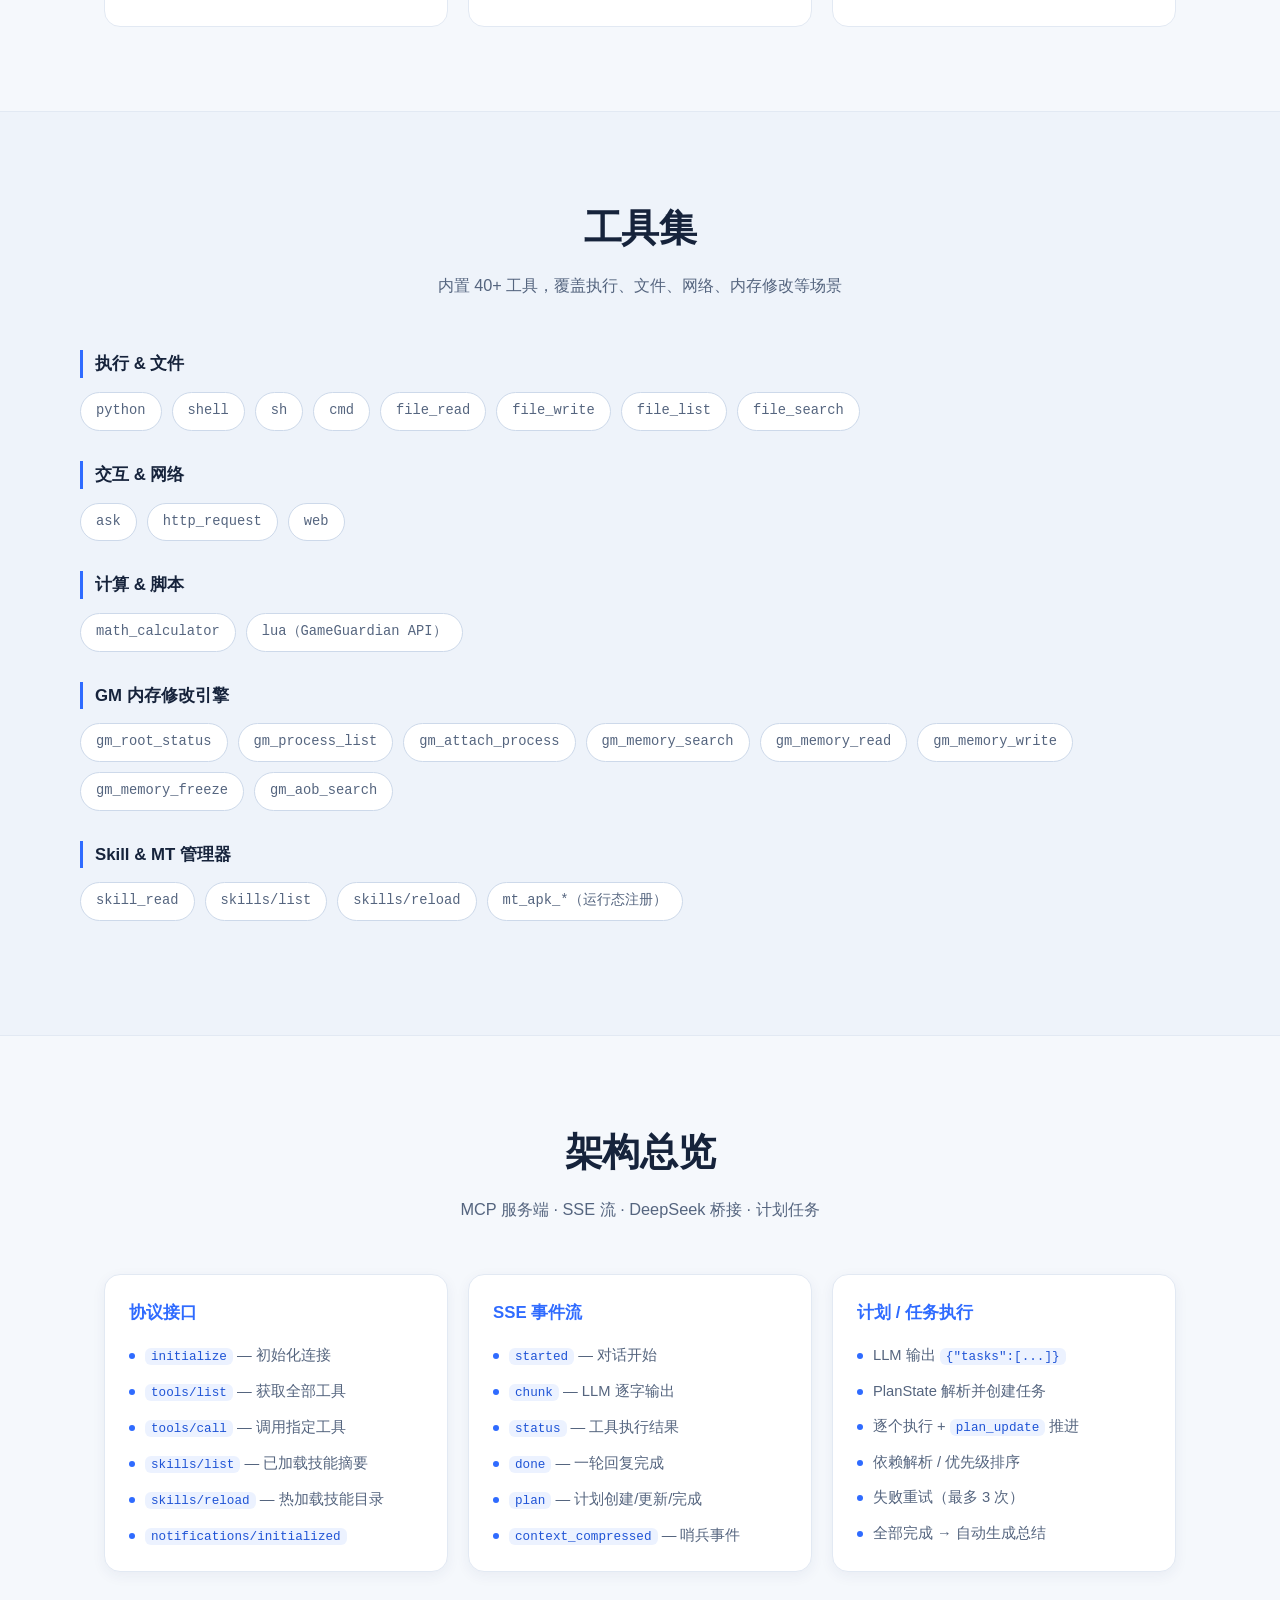
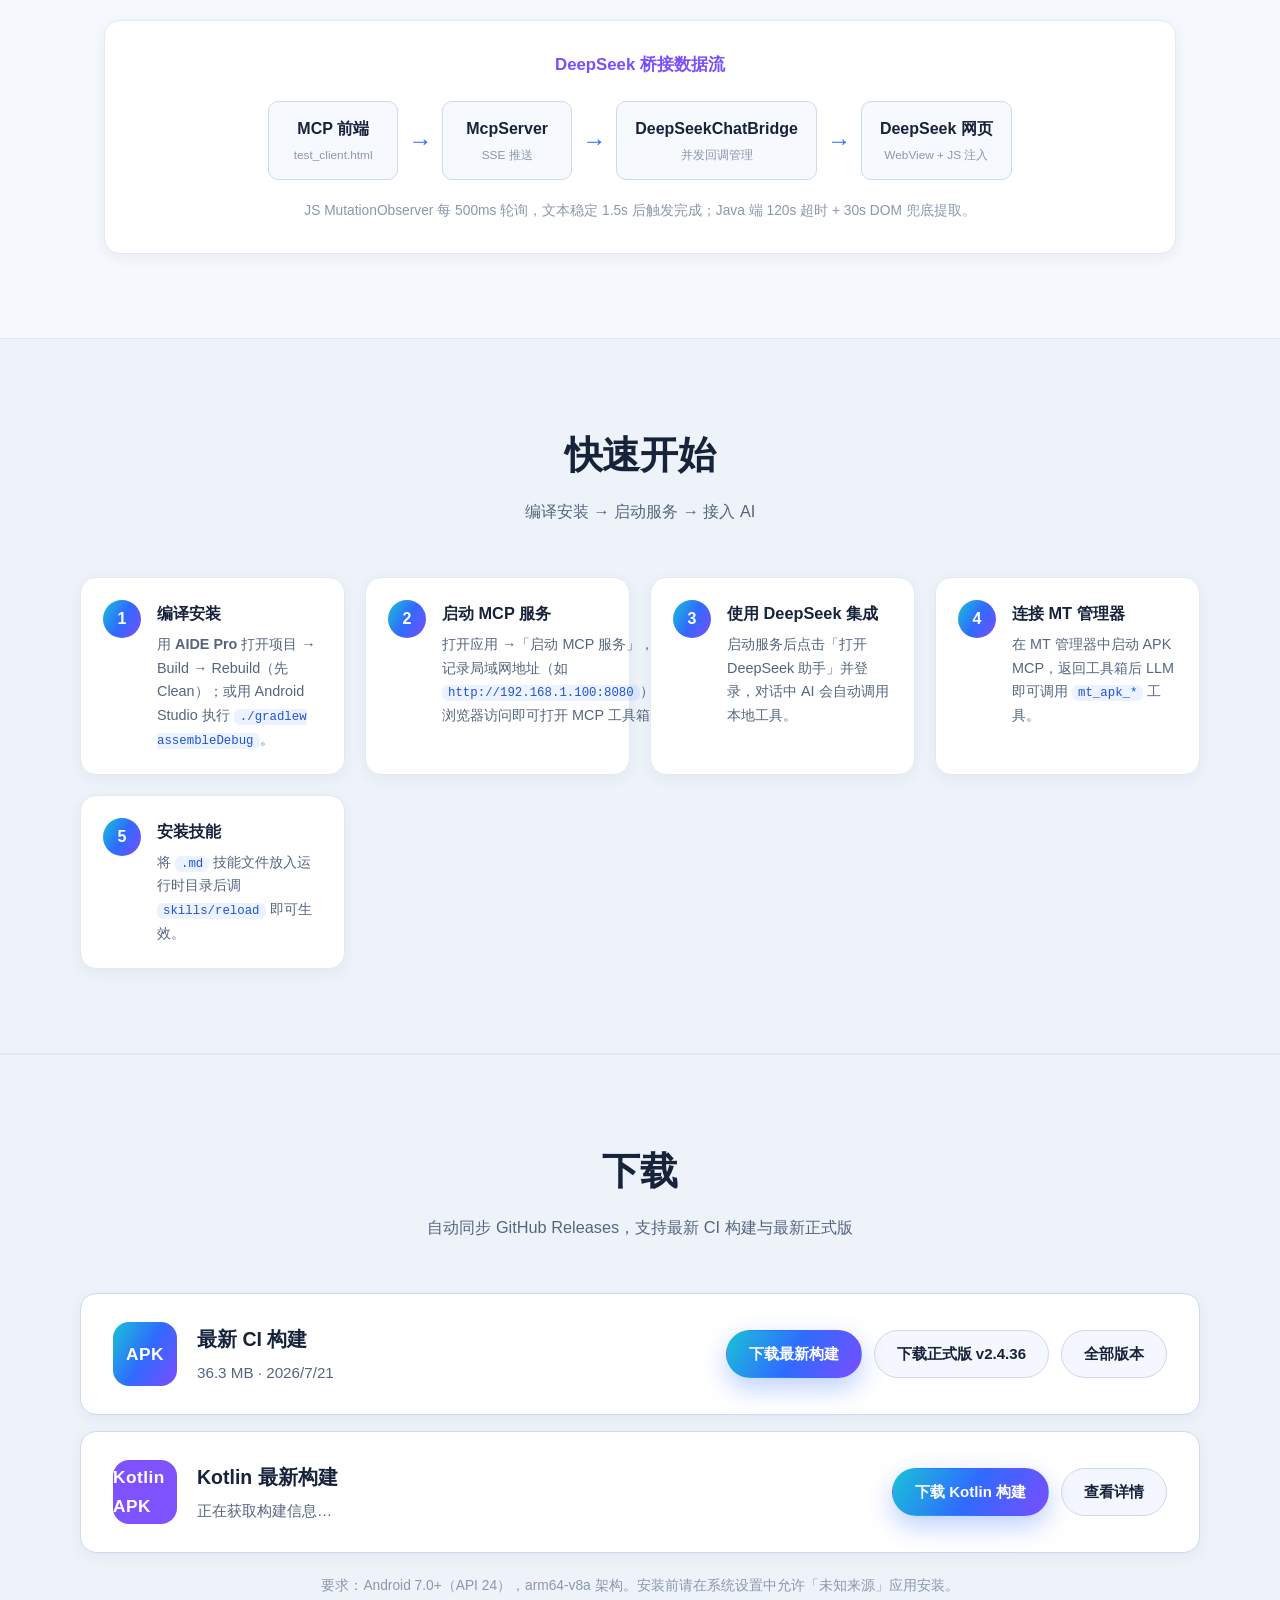
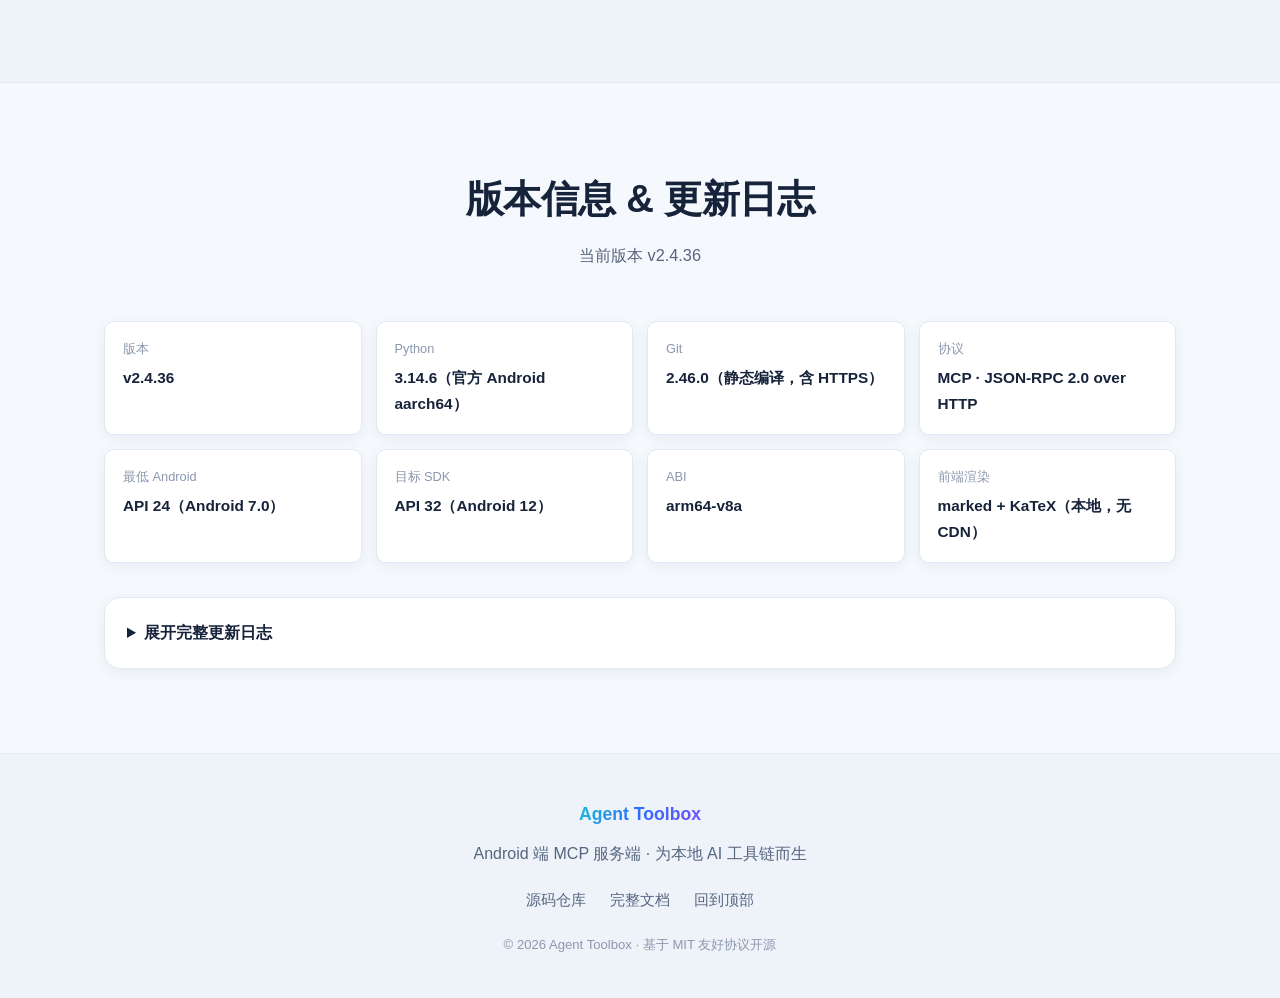
==== commit 994fd838: "feat: 添加 Kotlin 最新构建下载面板" ====
--- a/index.html
+++ b/index.html
@@ -265,6 +265,20 @@
         <a class="btn btn-ghost" href="https://github.com/Aasdqwe1/agent-toolbox/releases" target="_blank" rel="noopener">全部版本</a>
       </div>
     </div>
+    </div>
+    <div class="download-card" id="kotlin-download-card" style="margin-top:16px">
+      <div class="dl-main">
+        <div class="dl-badge" style="background:#7F52FF;color:#fff">Kotlin APK</div>
+        <div class="dl-info">
+          <h3 id="kotlin-dl-title">Kotlin 最新构建</h3>
+          <p id="kotlin-dl-meta" class="dl-meta">正在获取构建信息…</p>
+        </div>
+      </div>
+      <div class="dl-actions">
+        <a id="kotlin-dl-btn" class="btn btn-primary" href="https://github.com/Aasdqwe1/agent-toolbox/releases/tag/kotlin-latest-build" rel="noopener">下载 Kotlin 构建</a>
+        <a class="btn btn-ghost" href="https://github.com/Aasdqwe1/agent-toolbox/releases/tag/kotlin-latest-build" target="_blank" rel="noopener">查看详情</a>
+      </div>
+    </div>
     <p class="dl-note">要求：Android 7.0+（API 24），arm64-v8a 架构。安装前请在系统设置中允许「未知来源」应用安装。</p>
   </section>
 
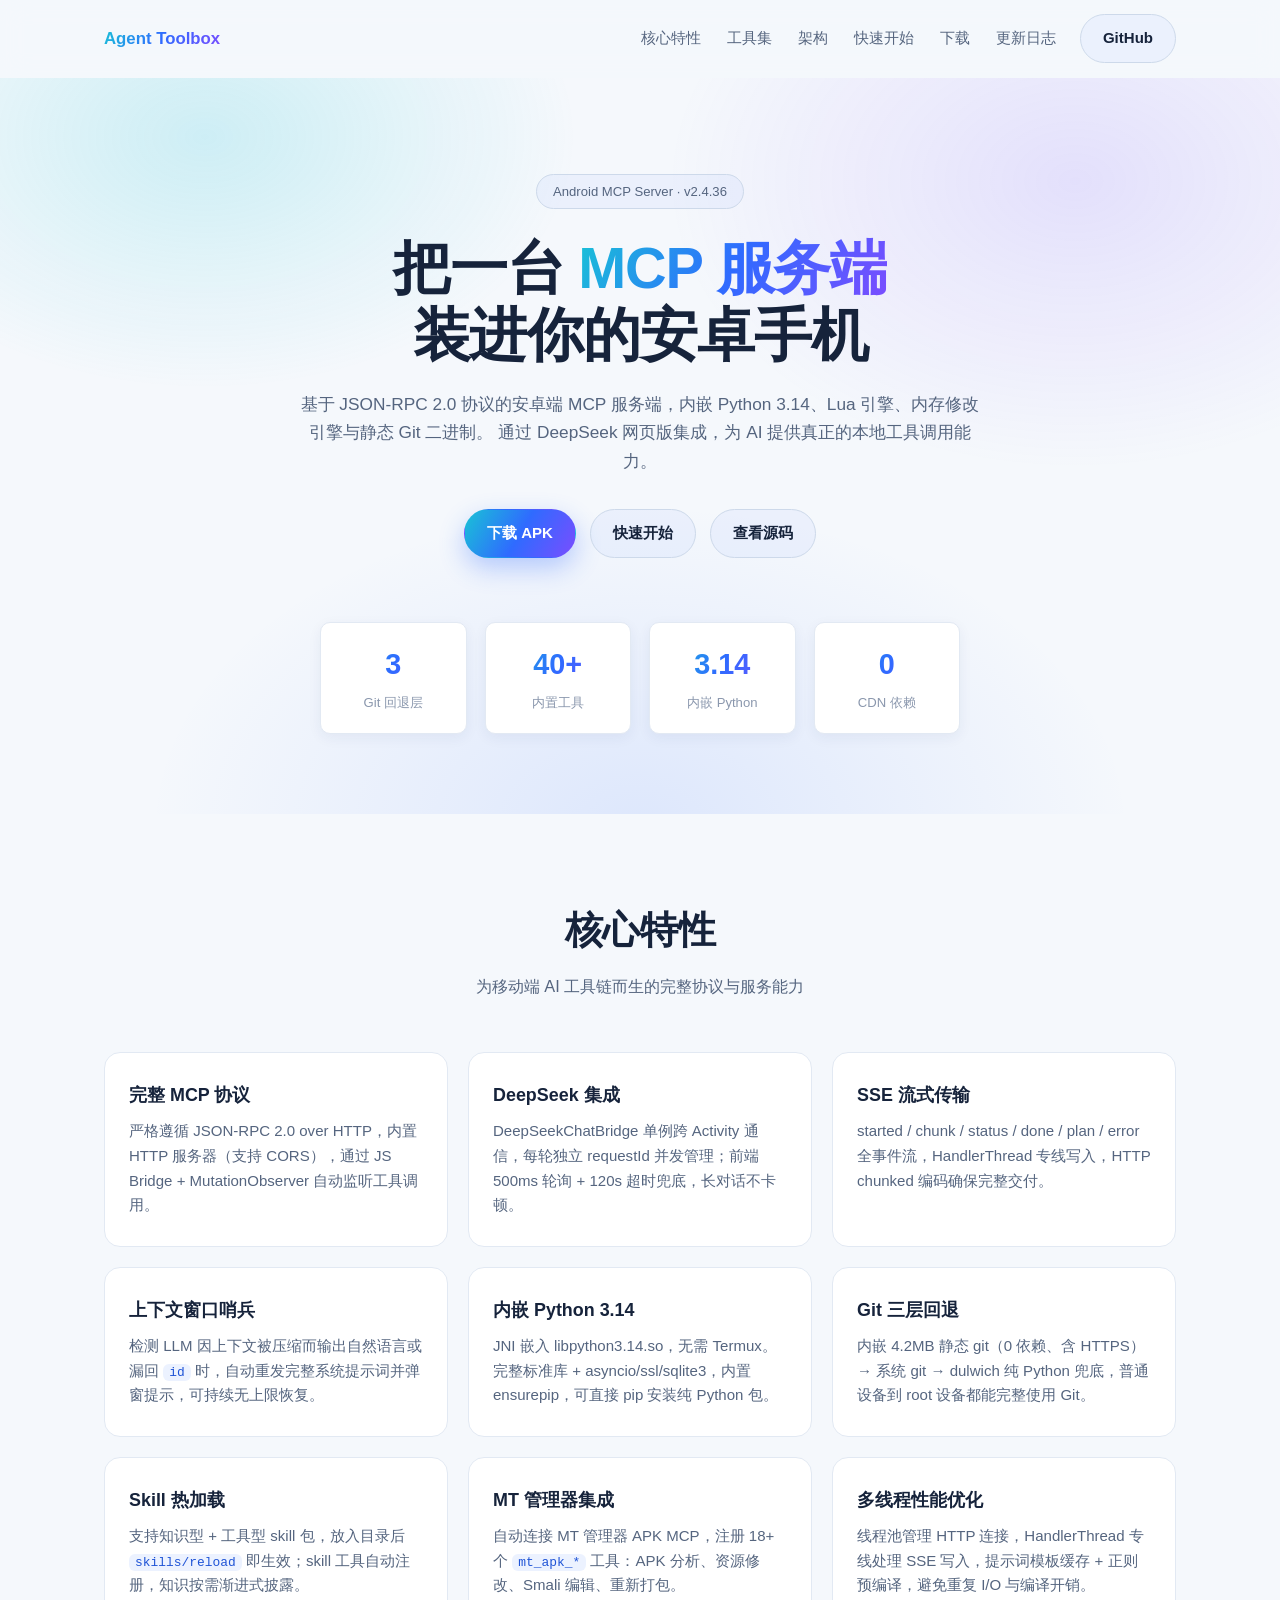
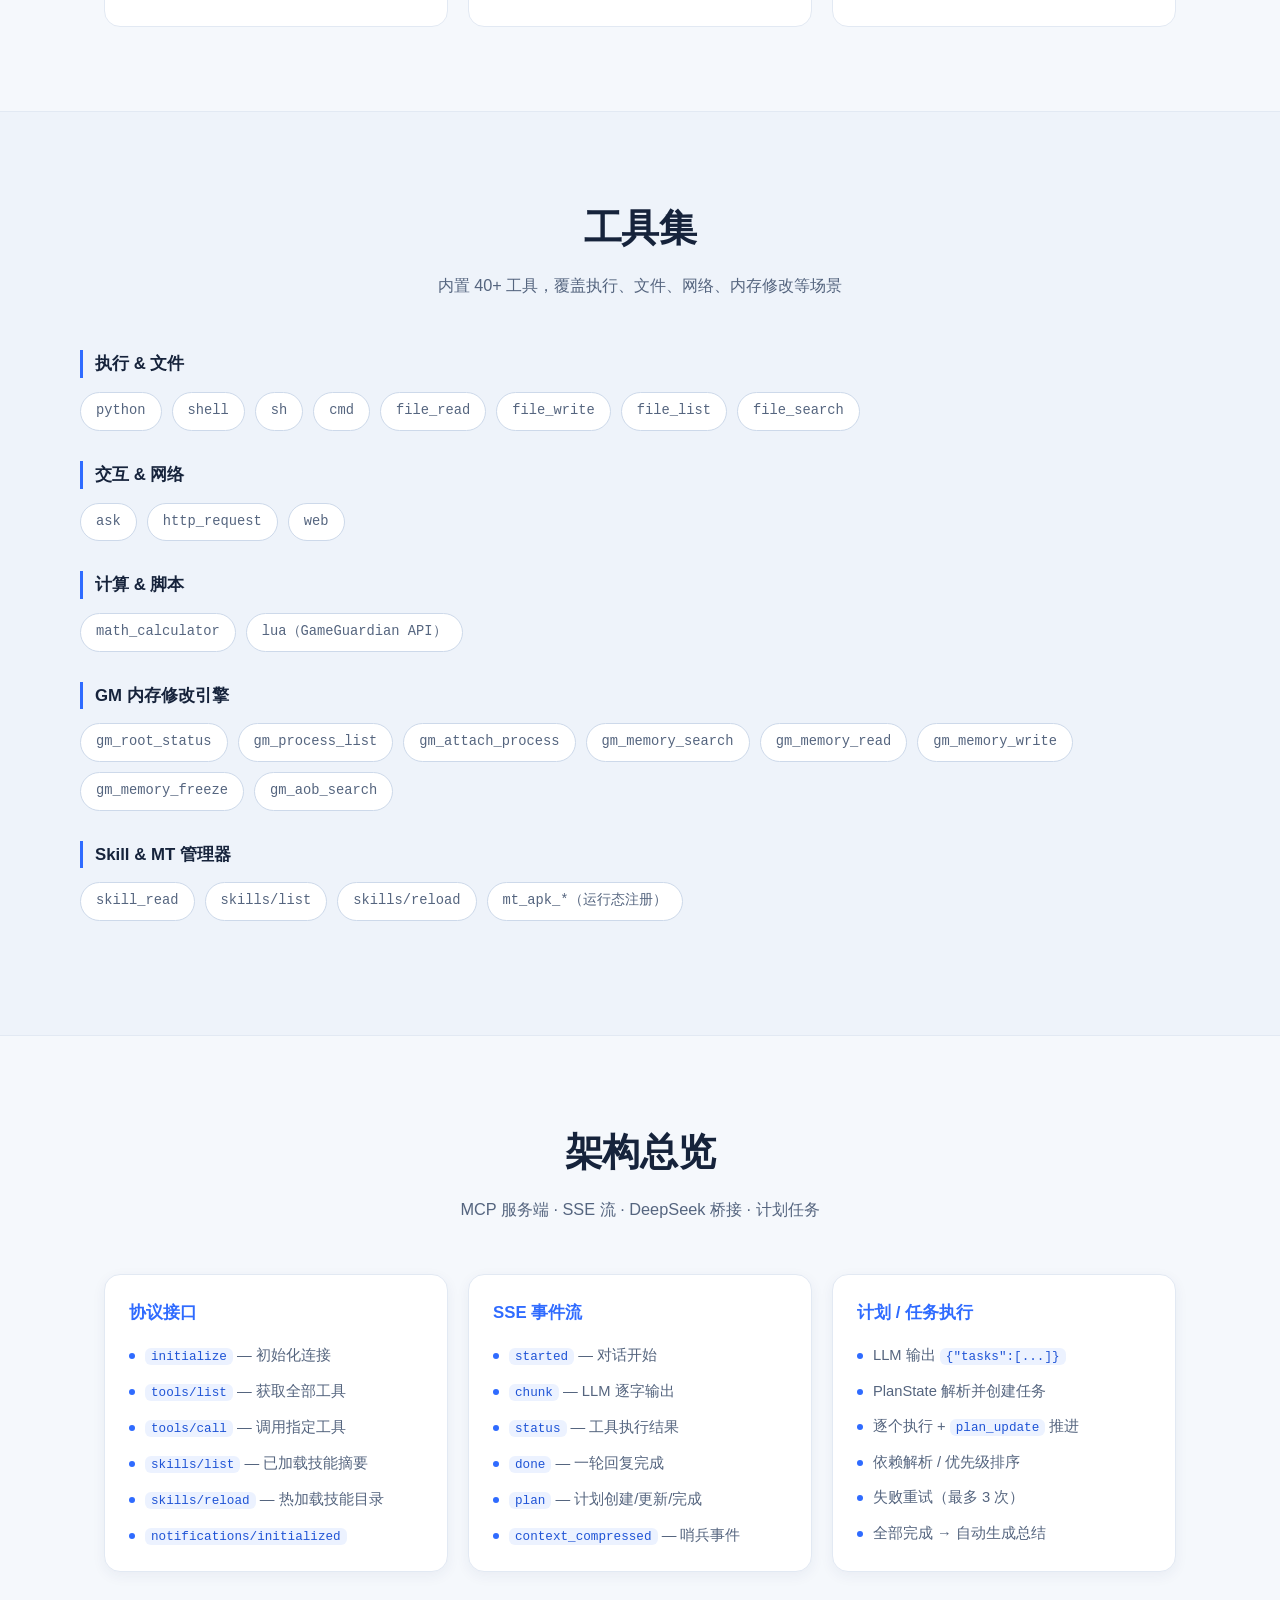
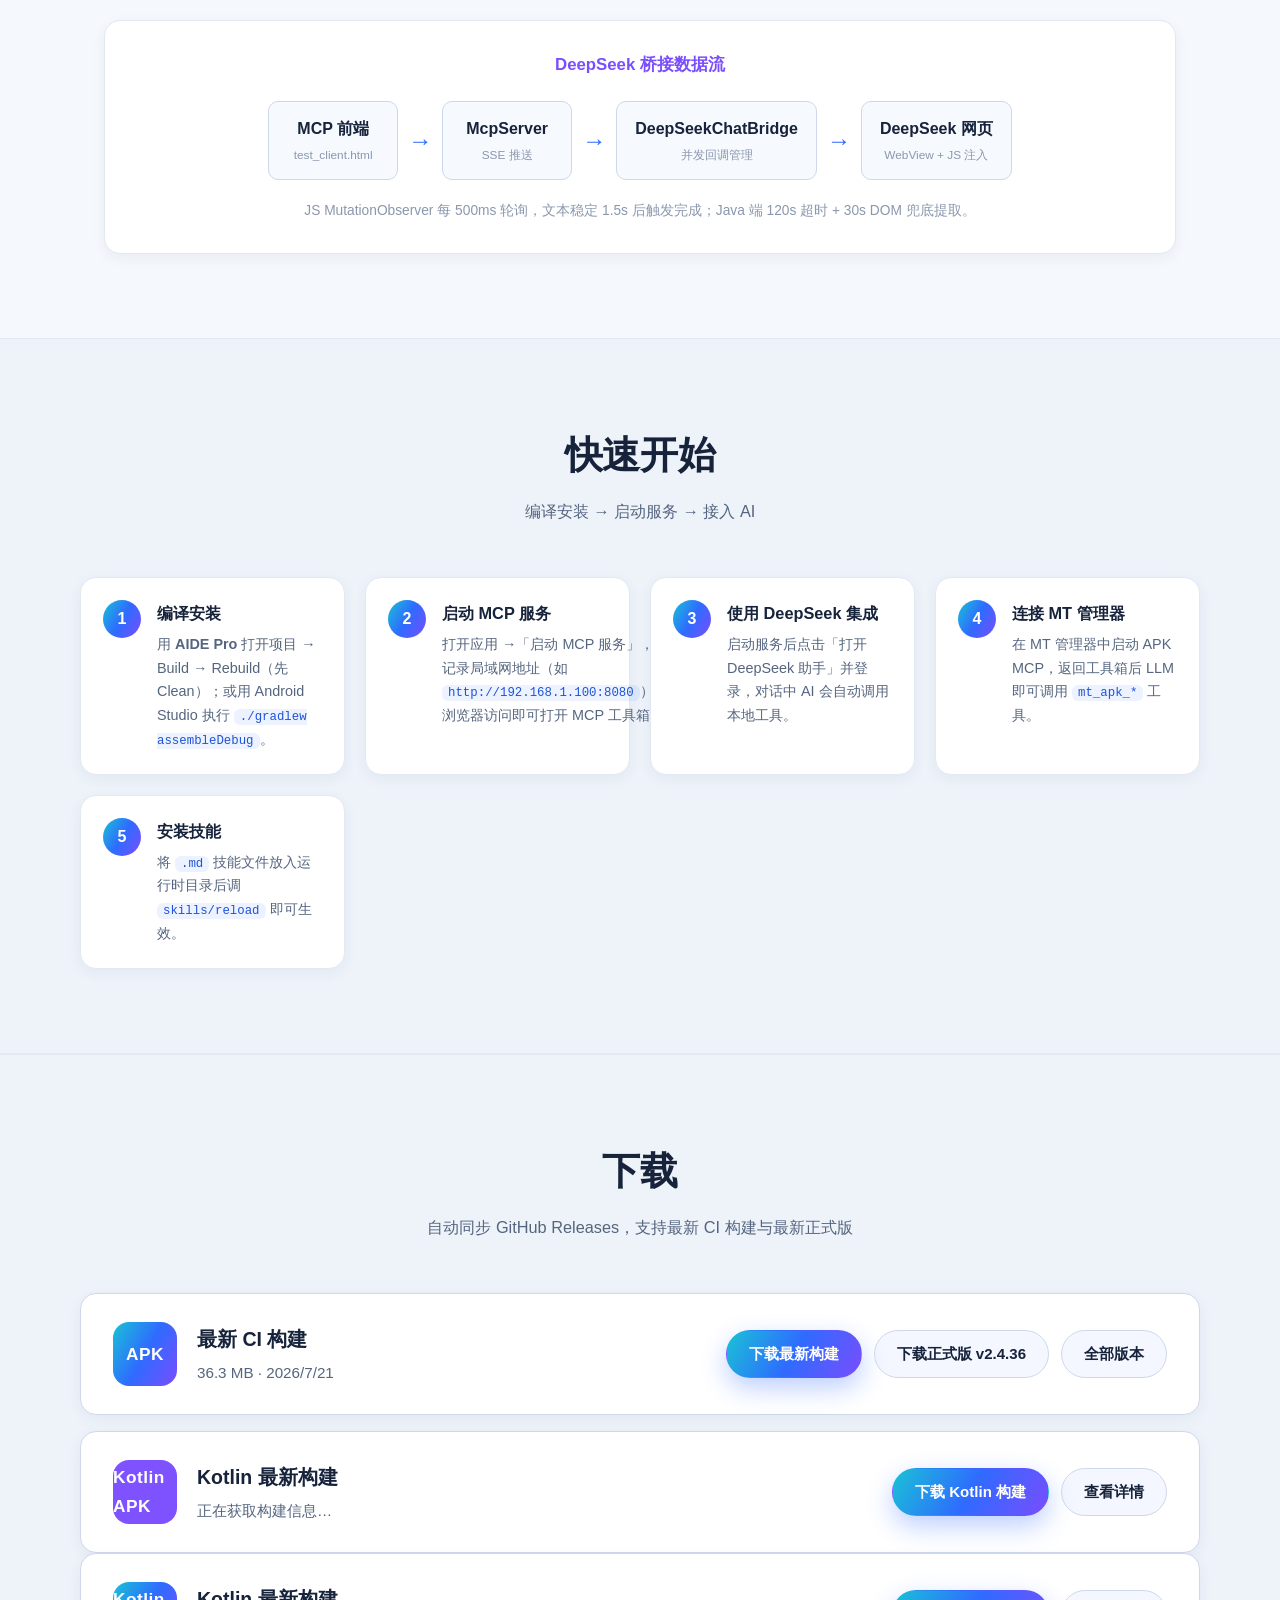
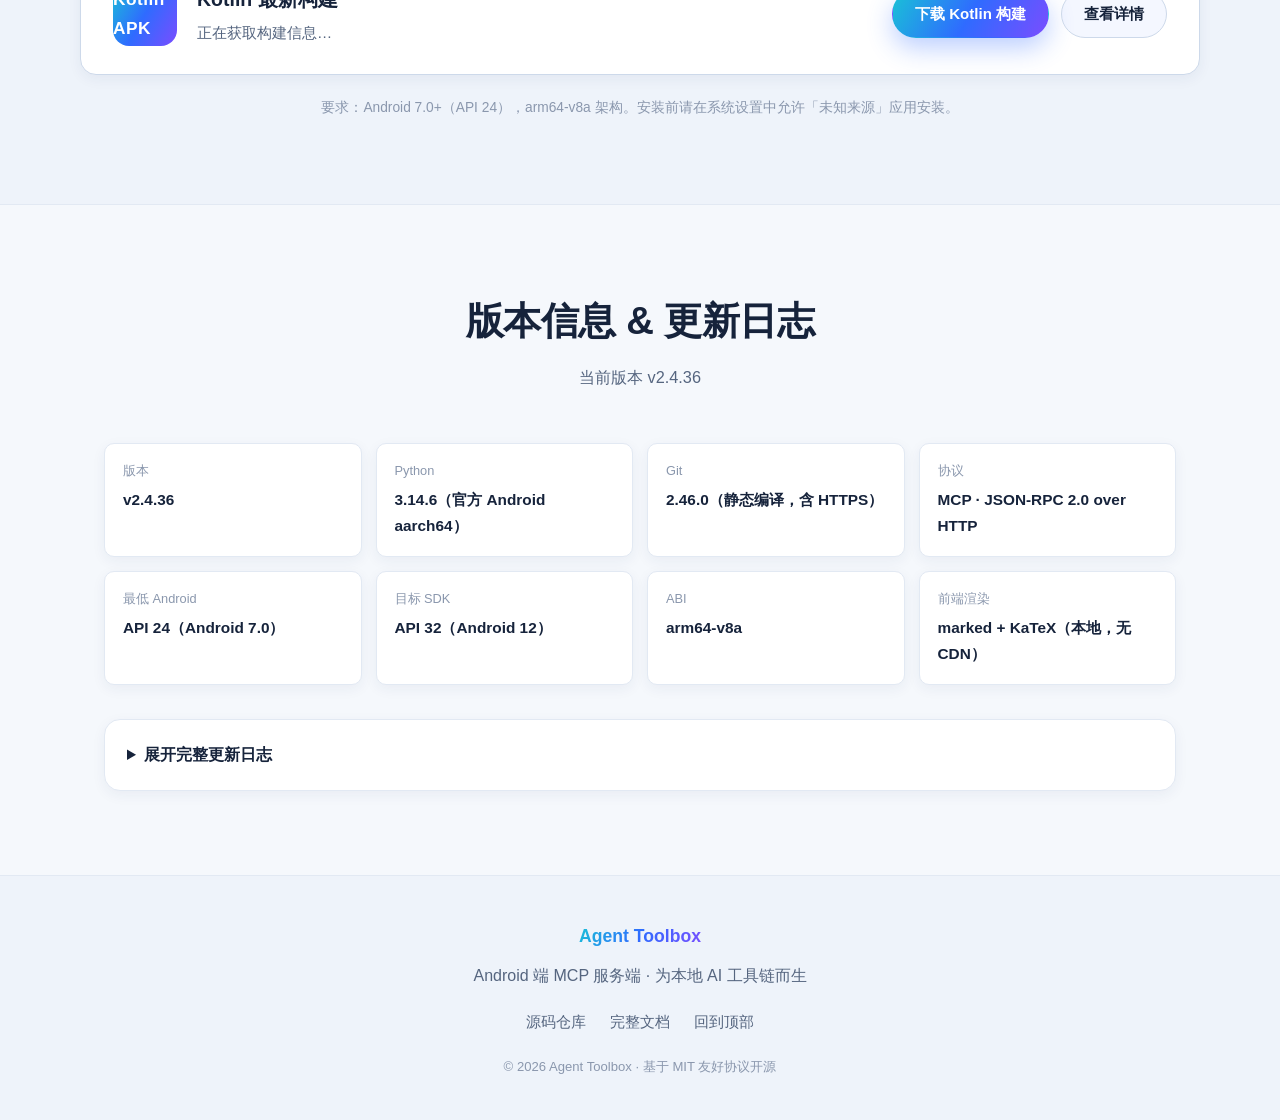
==== commit 3b117bc2: "fix: Kotlin 卡片样式与 CI 构建一致" ====
--- a/index.html
+++ b/index.html
@@ -279,6 +279,20 @@
         <a class="btn btn-ghost" href="https://github.com/Aasdqwe1/agent-toolbox/releases/tag/kotlin-latest-build" target="_blank" rel="noopener">查看详情</a>
       </div>
     </div>
+    </div>
+    <div class="download-card" id="kotlin-download-card">
+      <div class="dl-main">
+        <div class="dl-badge">Kotlin APK</div>
+        <div class="dl-info">
+          <h3 id="kotlin-dl-title">Kotlin 最新构建</h3>
+          <p id="kotlin-dl-meta" class="dl-meta">正在获取构建信息…</p>
+        </div>
+      </div>
+      <div class="dl-actions">
+        <a id="kotlin-dl-btn" class="btn btn-primary" href="https://github.com/Aasdqwe1/agent-toolbox/releases/tag/kotlin-latest-build" rel="noopener">下载 Kotlin 构建</a>
+        <a class="btn btn-ghost" href="https://github.com/Aasdqwe1/agent-toolbox/releases/tag/kotlin-latest-build" target="_blank" rel="noopener">查看详情</a>
+      </div>
+    </div>
     <p class="dl-note">要求：Android 7.0+（API 24），arm64-v8a 架构。安装前请在系统设置中允许「未知来源」应用安装。</p>
   </section>
 
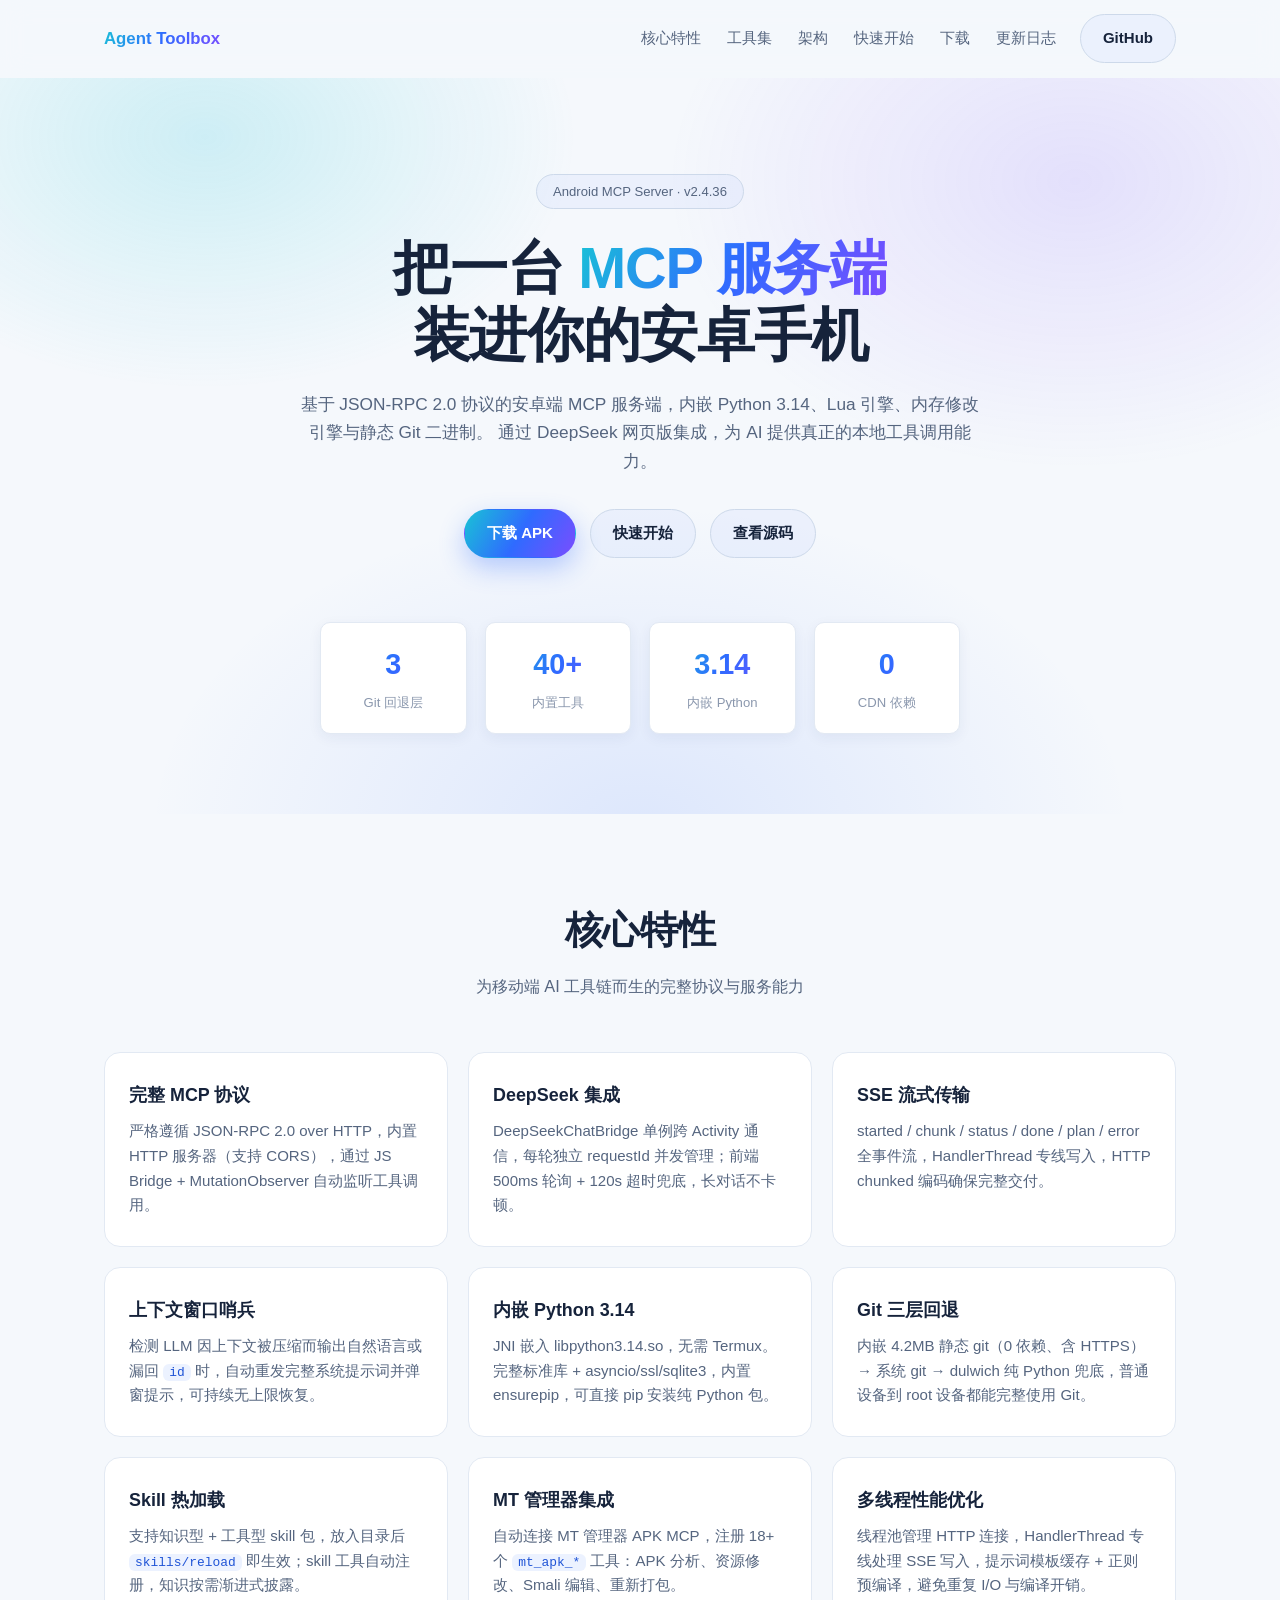
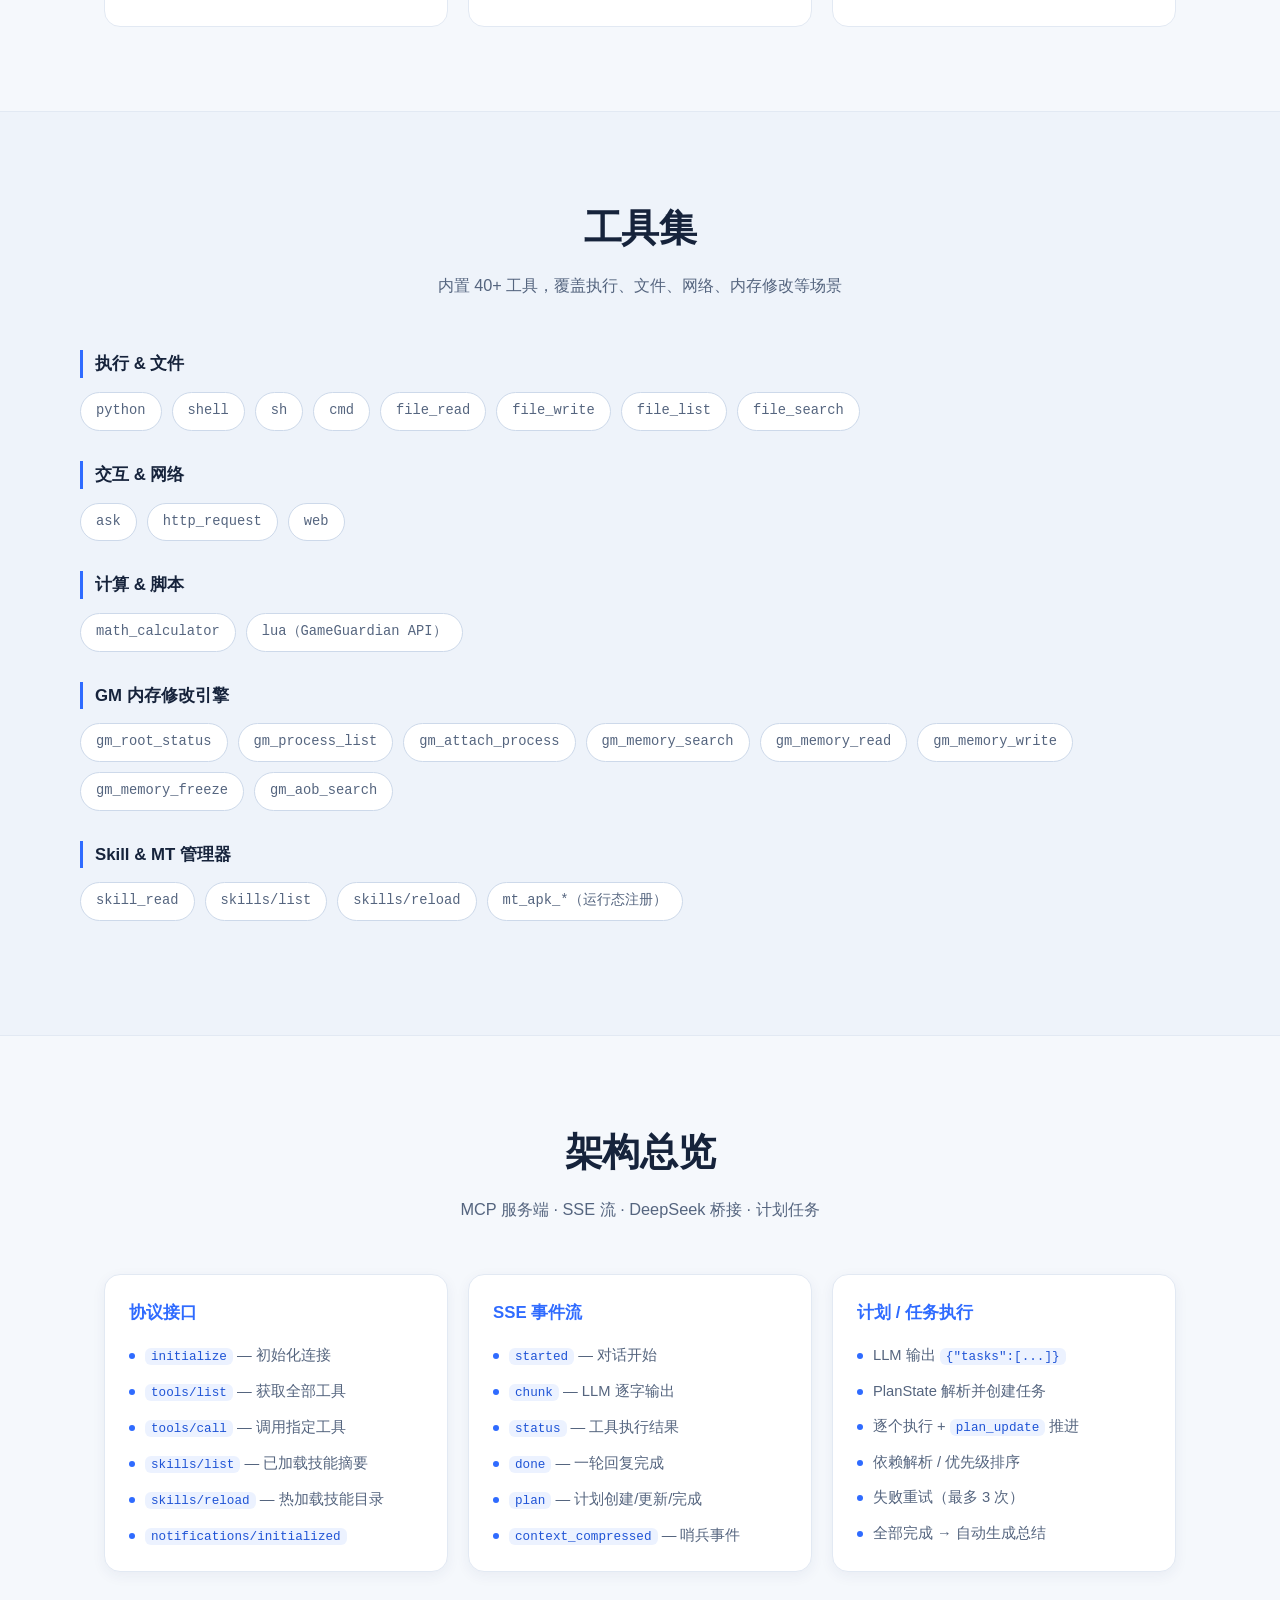
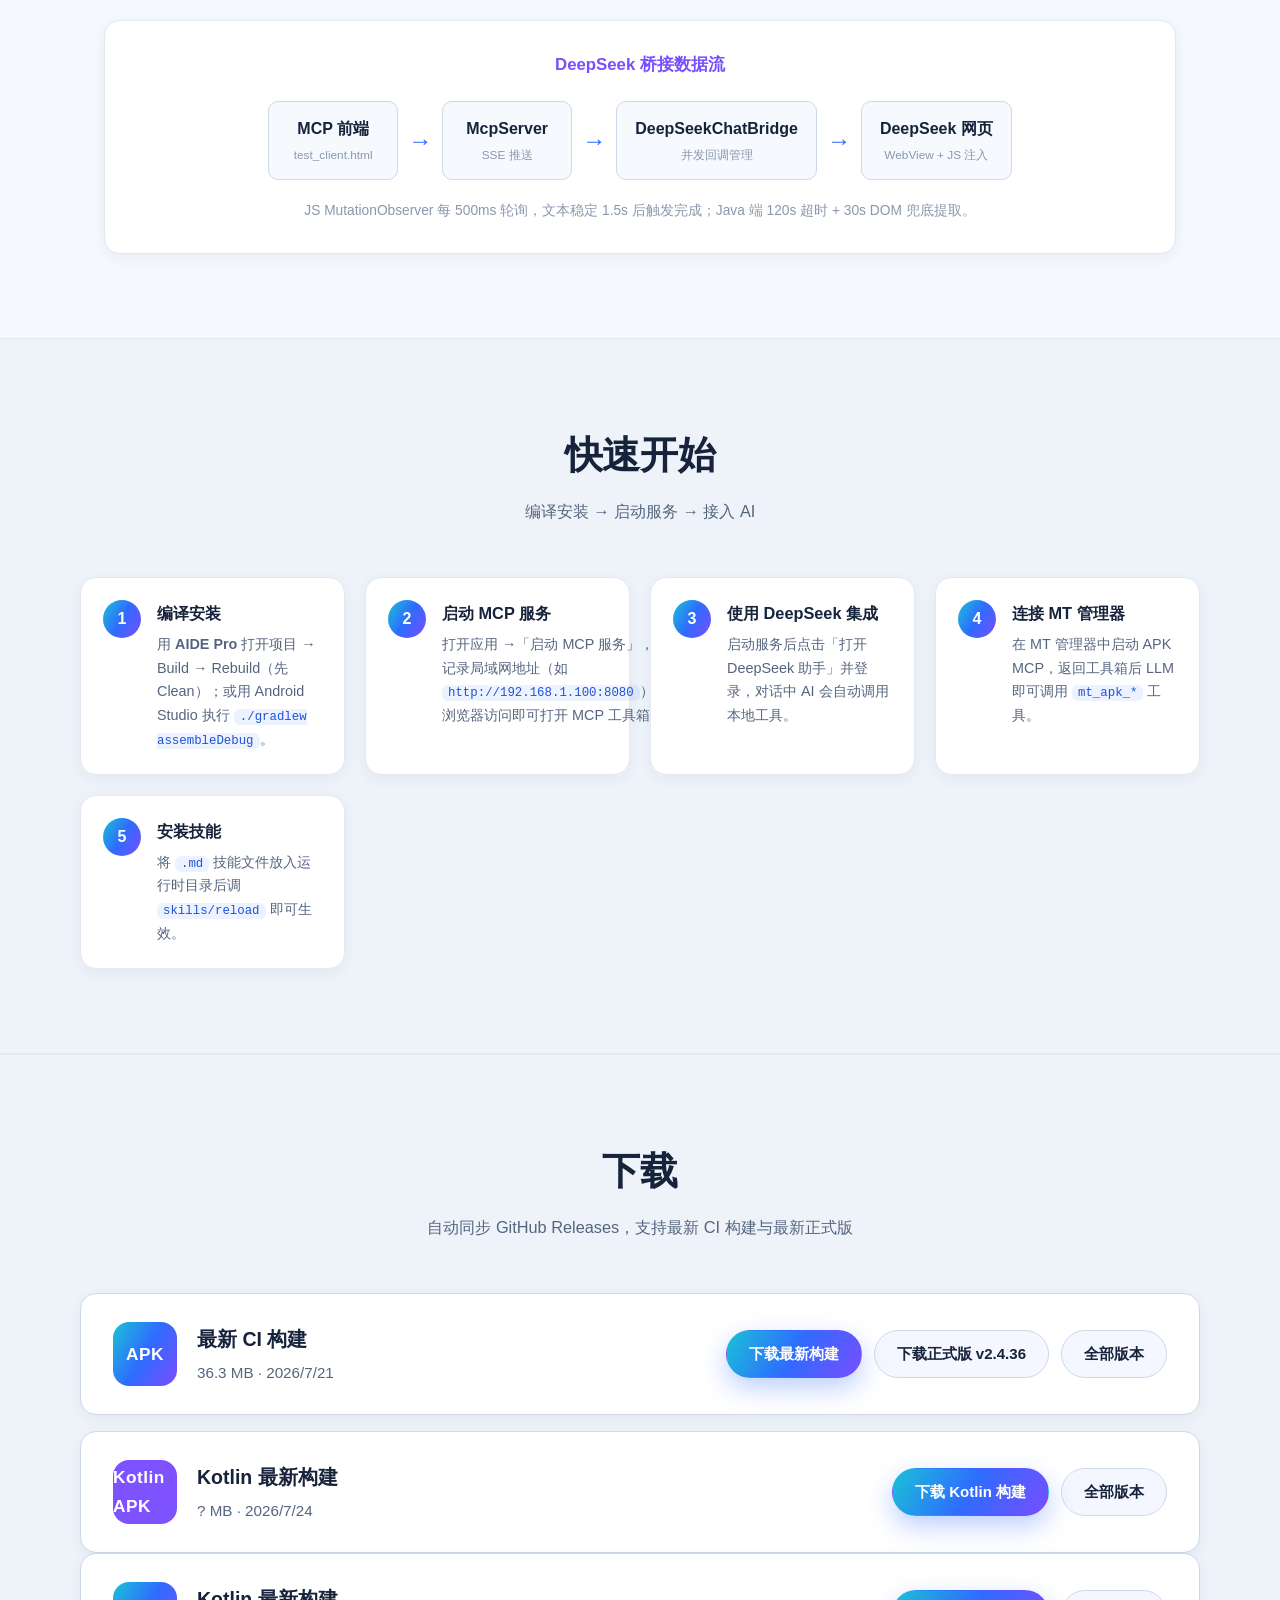
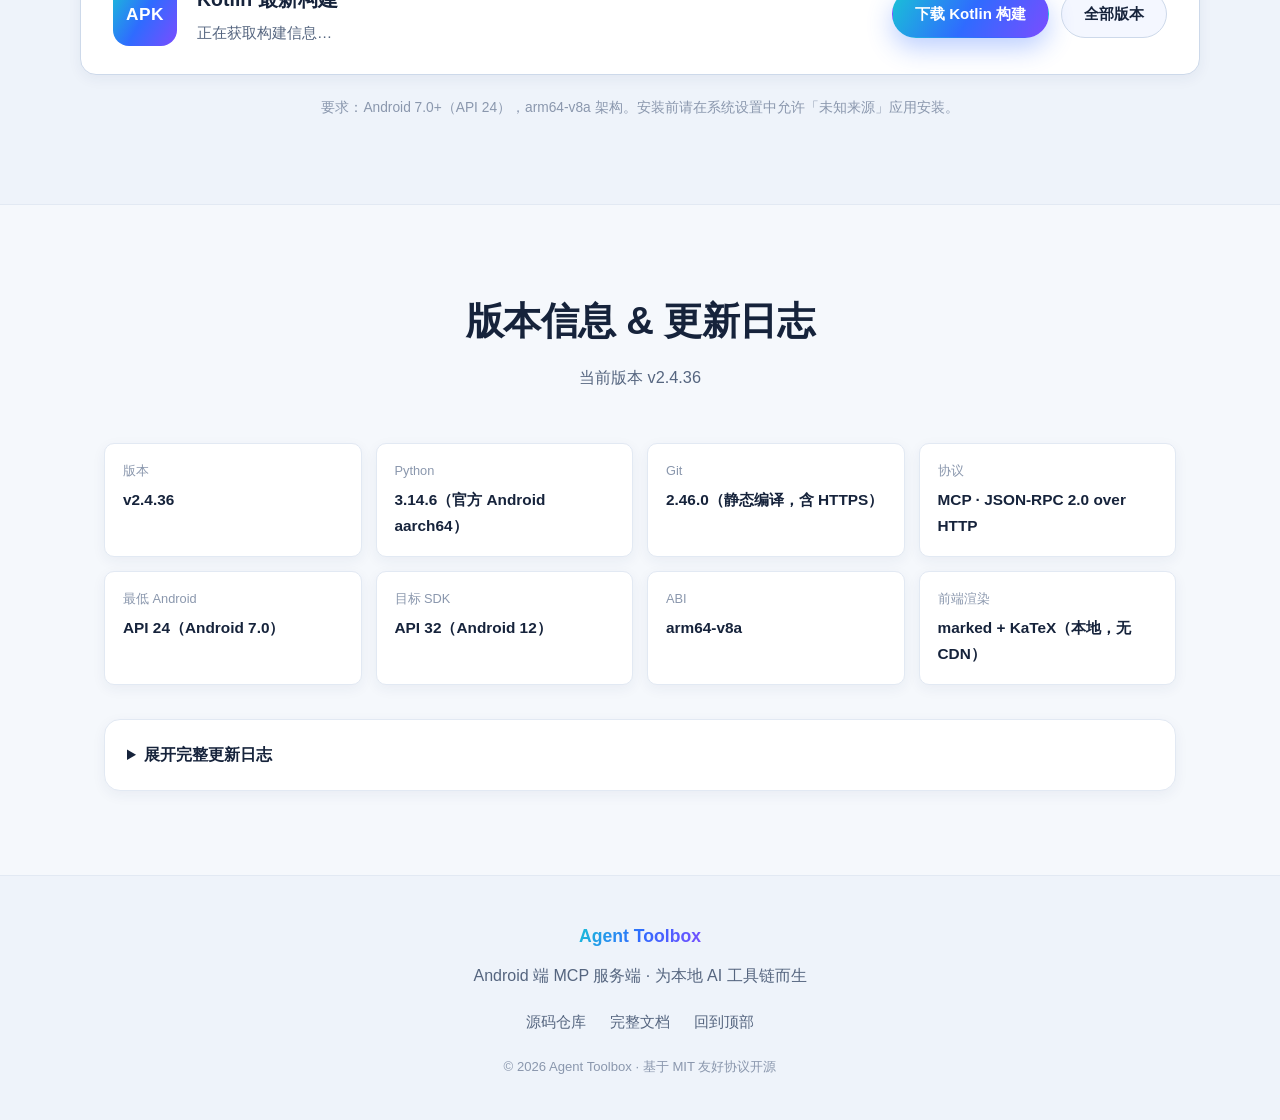
==== commit 92f1cbd4: "fix: badge 改为 APK、下载直链、补 release-info.json 的 kotlin 字段" ====
--- a/index.html
+++ b/index.html
@@ -275,22 +275,22 @@
         </div>
       </div>
       <div class="dl-actions">
-        <a id="kotlin-dl-btn" class="btn btn-primary" href="https://github.com/Aasdqwe1/agent-toolbox/releases/tag/kotlin-latest-build" rel="noopener">下载 Kotlin 构建</a>
-        <a class="btn btn-ghost" href="https://github.com/Aasdqwe1/agent-toolbox/releases/tag/kotlin-latest-build" target="_blank" rel="noopener">查看详情</a>
+        <a id="kotlin-dl-btn" class="btn btn-primary" href="https://github.com/Aasdqwe1/agent-toolbox/releases/download/kotlin-latest-build/app-debug.apk" rel="noopener" download>下载 Kotlin 构建</a>
+        <a class="btn btn-ghost" href="https://github.com/Aasdqwe1/agent-toolbox/releases" target="_blank" rel="noopener">全部版本</a>
       </div>
     </div>
     </div>
     <div class="download-card" id="kotlin-download-card">
       <div class="dl-main">
-        <div class="dl-badge">Kotlin APK</div>
+        <div class="dl-badge">APK</div>
         <div class="dl-info">
           <h3 id="kotlin-dl-title">Kotlin 最新构建</h3>
           <p id="kotlin-dl-meta" class="dl-meta">正在获取构建信息…</p>
         </div>
       </div>
       <div class="dl-actions">
-        <a id="kotlin-dl-btn" class="btn btn-primary" href="https://github.com/Aasdqwe1/agent-toolbox/releases/tag/kotlin-latest-build" rel="noopener">下载 Kotlin 构建</a>
-        <a class="btn btn-ghost" href="https://github.com/Aasdqwe1/agent-toolbox/releases/tag/kotlin-latest-build" target="_blank" rel="noopener">查看详情</a>
+        <a id="kotlin-dl-btn" class="btn btn-primary" href="https://github.com/Aasdqwe1/agent-toolbox/releases/download/kotlin-latest-build/app-debug.apk" rel="noopener" download>下载 Kotlin 构建</a>
+        <a class="btn btn-ghost" href="https://github.com/Aasdqwe1/agent-toolbox/releases" target="_blank" rel="noopener">全部版本</a>
       </div>
     </div>
     <p class="dl-note">要求：Android 7.0+（API 24），arm64-v8a 架构。安装前请在系统设置中允许「未知来源」应用安装。</p>
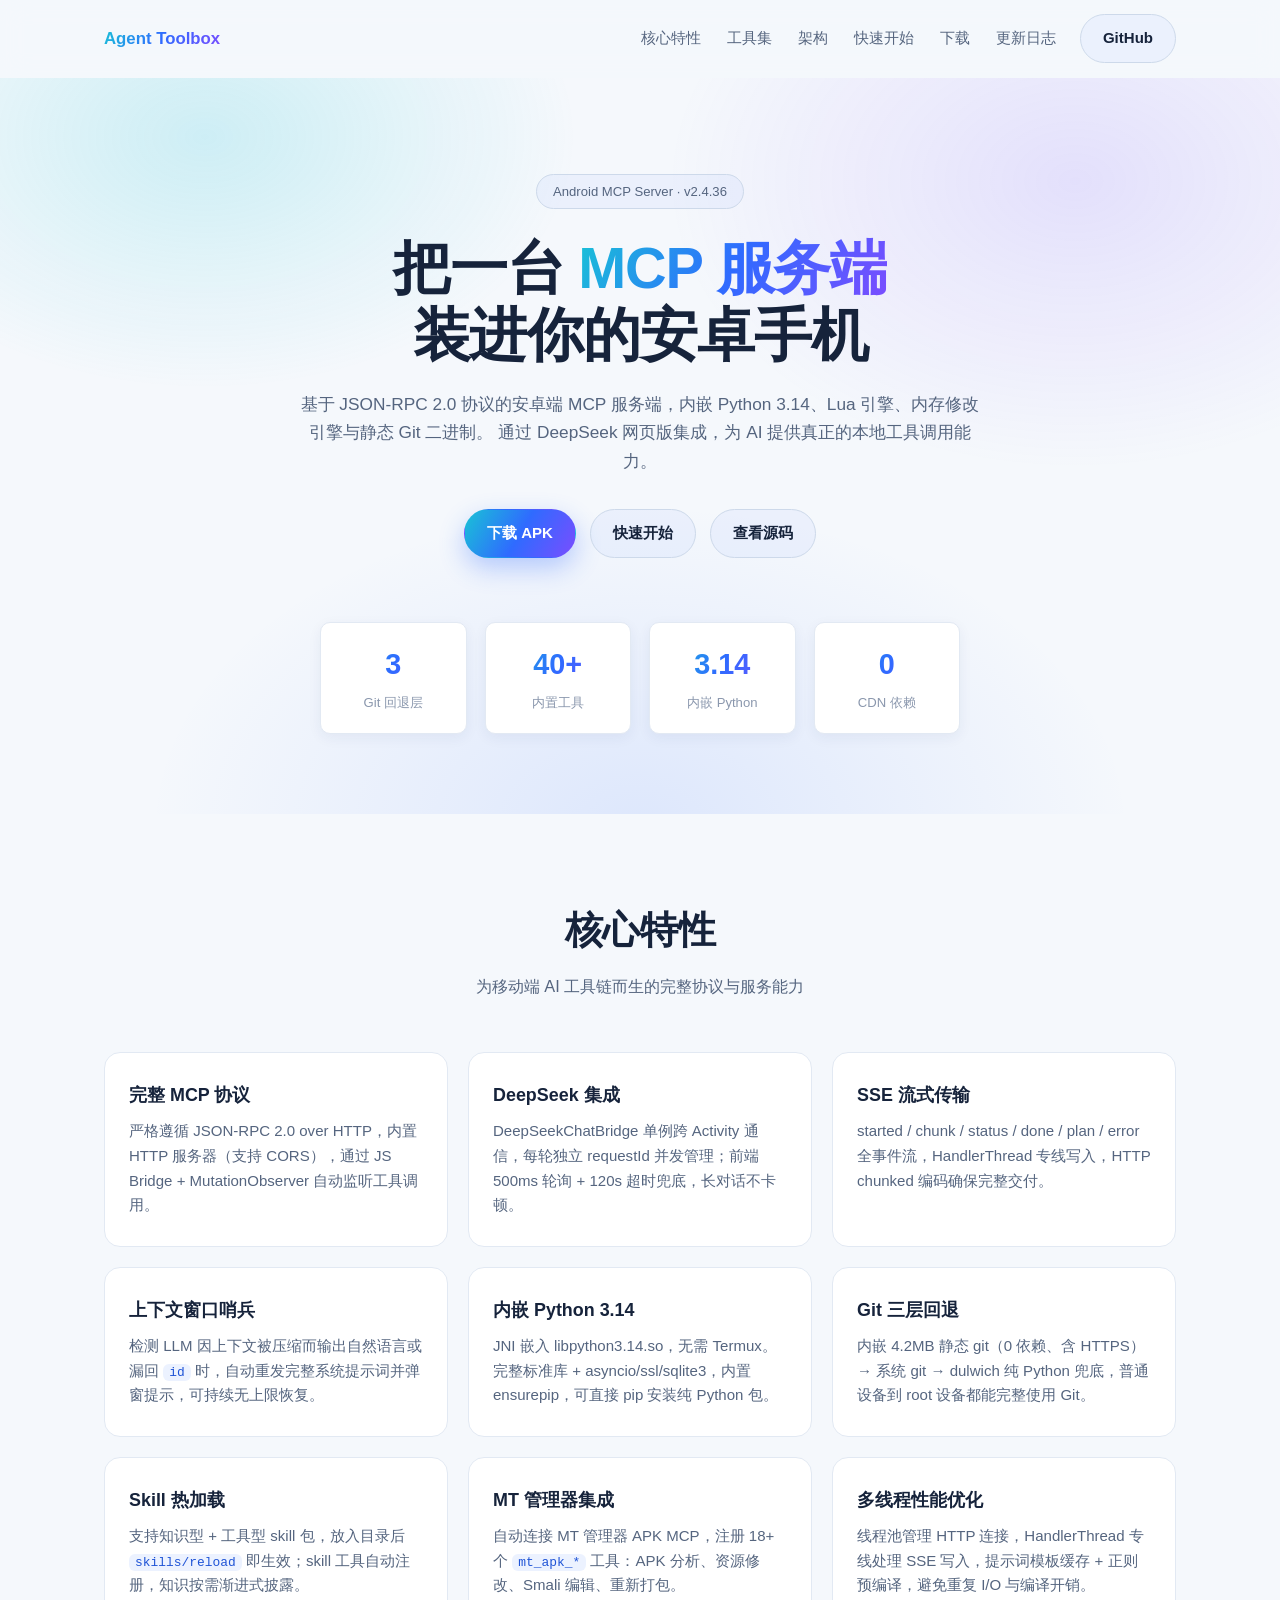
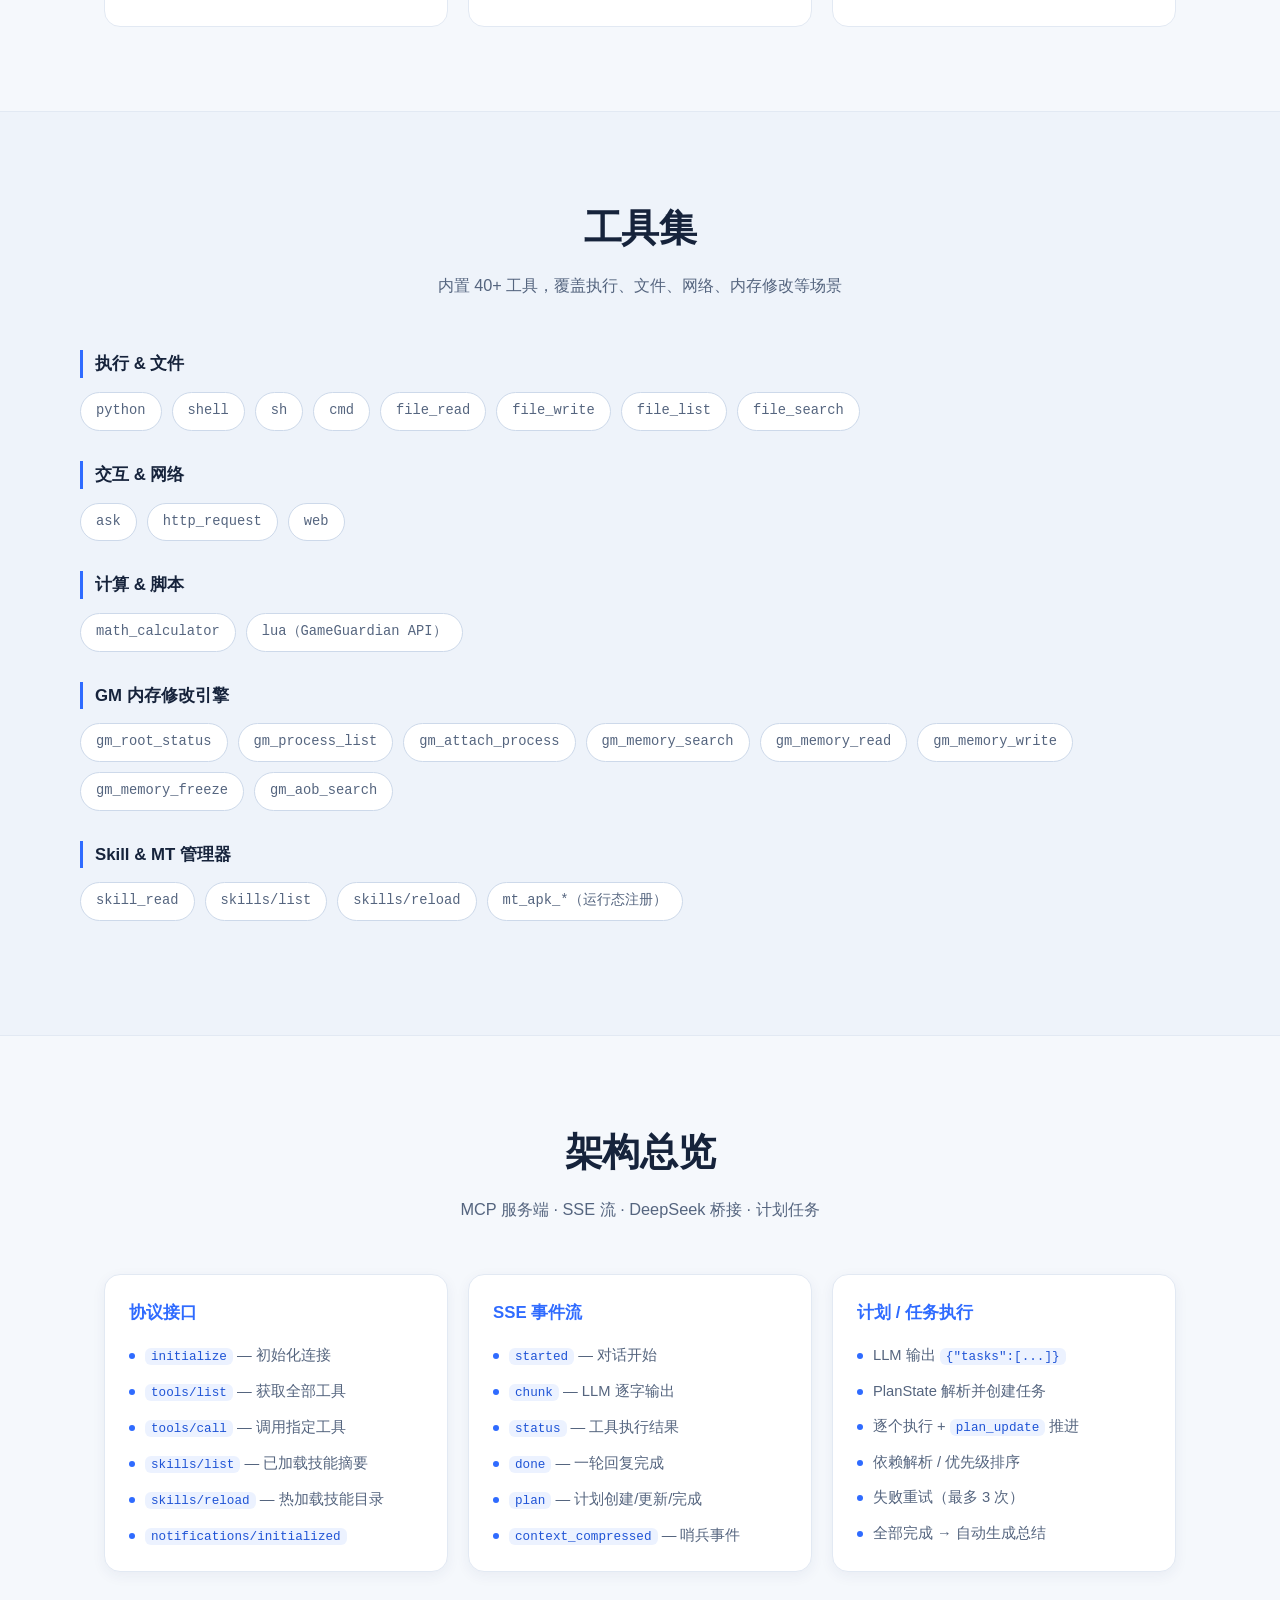
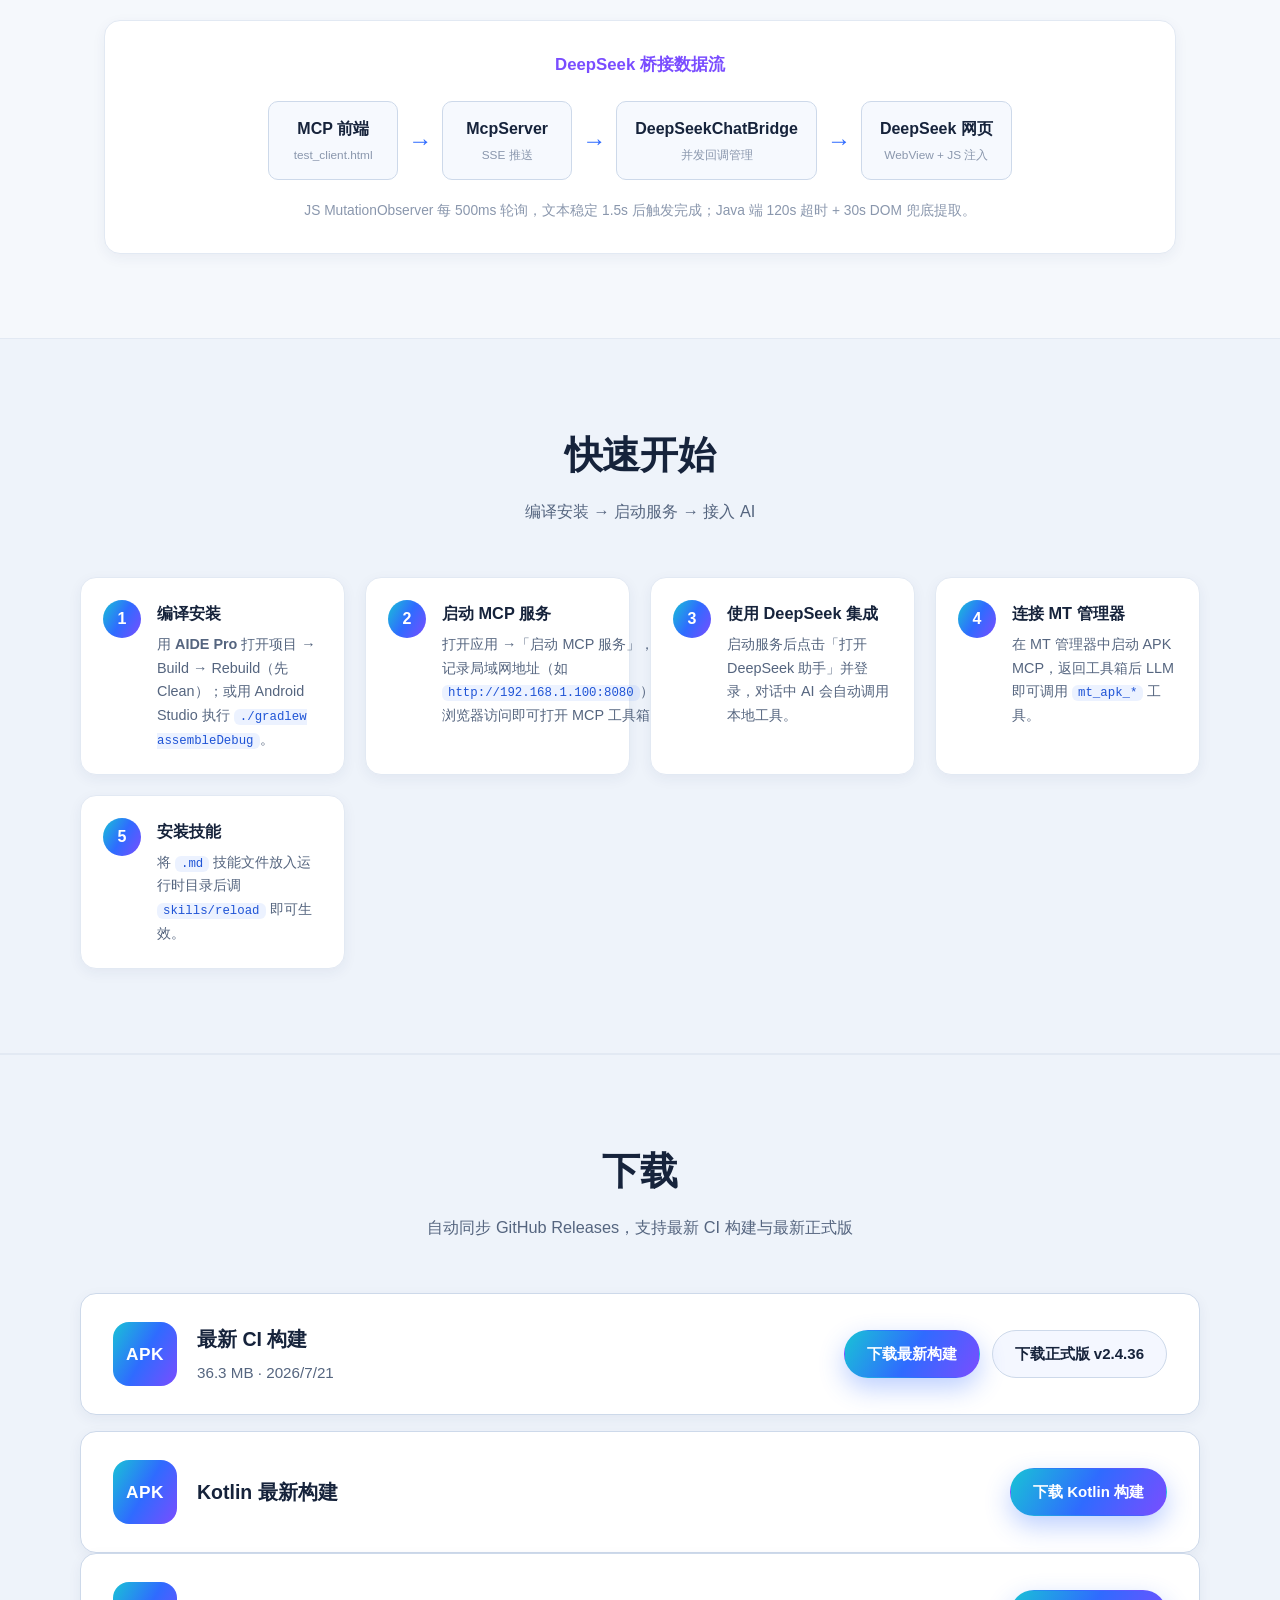
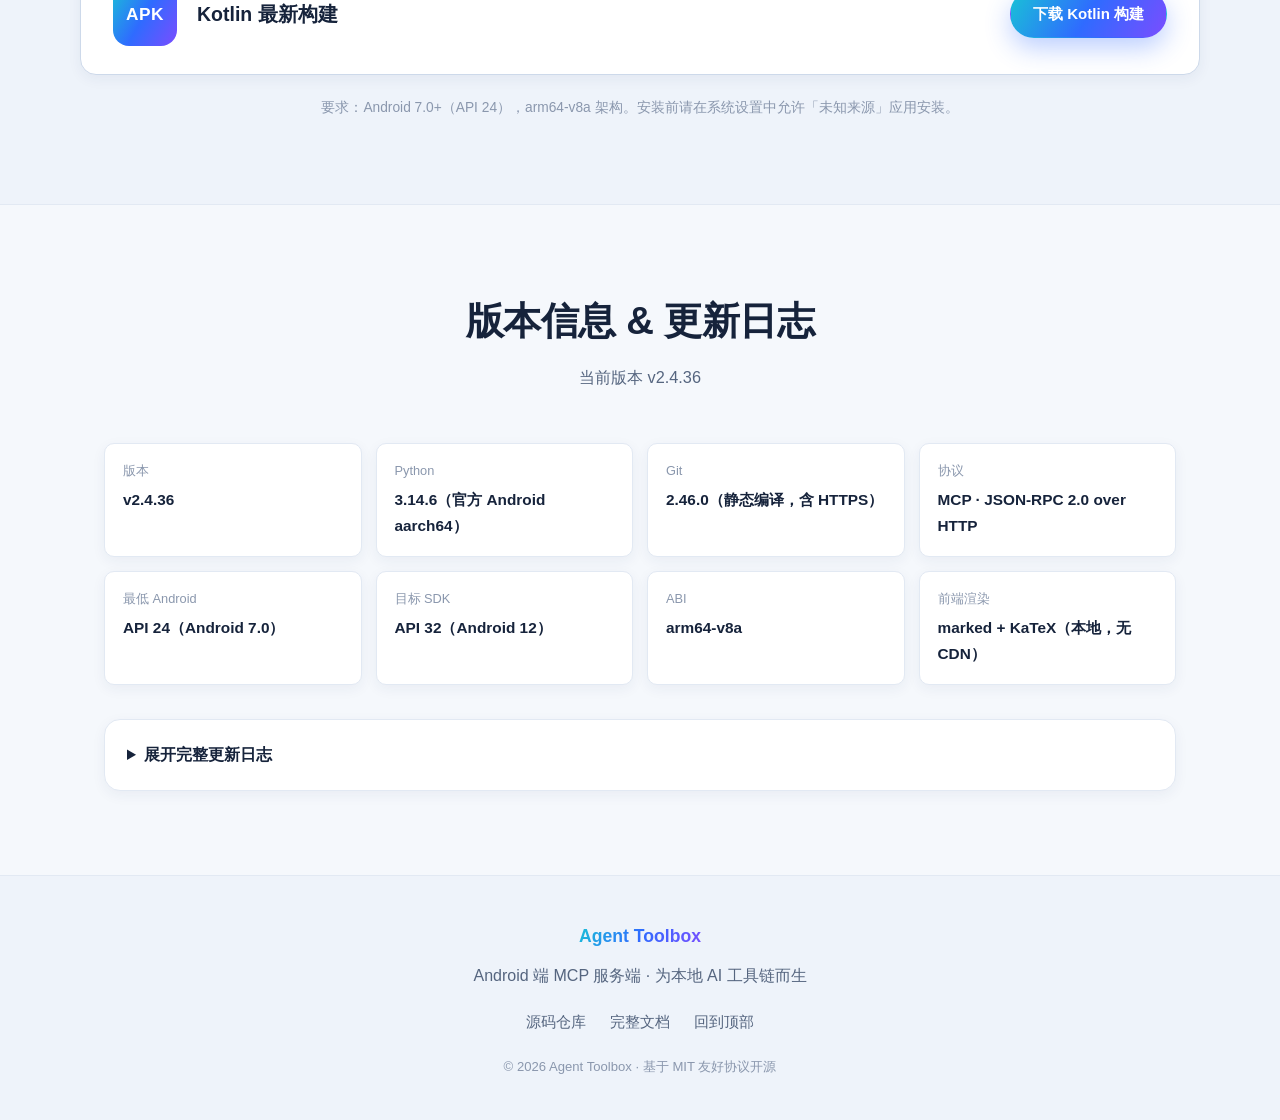
==== commit b3a4ead2: "fix: 去掉 Kotlin 卡片元信息行、全部版本按钮、JS 渲染；badge 统一为 APK" ====
--- a/index.html
+++ b/index.html
@@ -262,21 +262,18 @@
       <div class="dl-actions">
         <a id="dl-btn" class="btn btn-primary" href="https://github.com/Aasdqwe1/agent-toolbox/releases" rel="noopener">下载最新构建</a>
         <a id="dl-stable-btn" class="btn btn-ghost" href="https://github.com/Aasdqwe1/agent-toolbox/releases" target="_blank" rel="noopener">下载正式版</a>
-        <a class="btn btn-ghost" href="https://github.com/Aasdqwe1/agent-toolbox/releases" target="_blank" rel="noopener">全部版本</a>
       </div>
     </div>
     </div>
     <div class="download-card" id="kotlin-download-card" style="margin-top:16px">
       <div class="dl-main">
-        <div class="dl-badge" style="background:#7F52FF;color:#fff">Kotlin APK</div>
+        <div class="dl-badge">APK</div>
         <div class="dl-info">
           <h3 id="kotlin-dl-title">Kotlin 最新构建</h3>
-          <p id="kotlin-dl-meta" class="dl-meta">正在获取构建信息…</p>
         </div>
       </div>
       <div class="dl-actions">
         <a id="kotlin-dl-btn" class="btn btn-primary" href="https://github.com/Aasdqwe1/agent-toolbox/releases/download/kotlin-latest-build/app-debug.apk" rel="noopener" download>下载 Kotlin 构建</a>
-        <a class="btn btn-ghost" href="https://github.com/Aasdqwe1/agent-toolbox/releases" target="_blank" rel="noopener">全部版本</a>
       </div>
     </div>
     </div>
@@ -285,12 +282,10 @@
         <div class="dl-badge">APK</div>
         <div class="dl-info">
           <h3 id="kotlin-dl-title">Kotlin 最新构建</h3>
-          <p id="kotlin-dl-meta" class="dl-meta">正在获取构建信息…</p>
         </div>
       </div>
       <div class="dl-actions">
         <a id="kotlin-dl-btn" class="btn btn-primary" href="https://github.com/Aasdqwe1/agent-toolbox/releases/download/kotlin-latest-build/app-debug.apk" rel="noopener" download>下载 Kotlin 构建</a>
-        <a class="btn btn-ghost" href="https://github.com/Aasdqwe1/agent-toolbox/releases" target="_blank" rel="noopener">全部版本</a>
       </div>
     </div>
     <p class="dl-note">要求：Android 7.0+（API 24），arm64-v8a 架构。安装前请在系统设置中允许「未知来源」应用安装。</p>
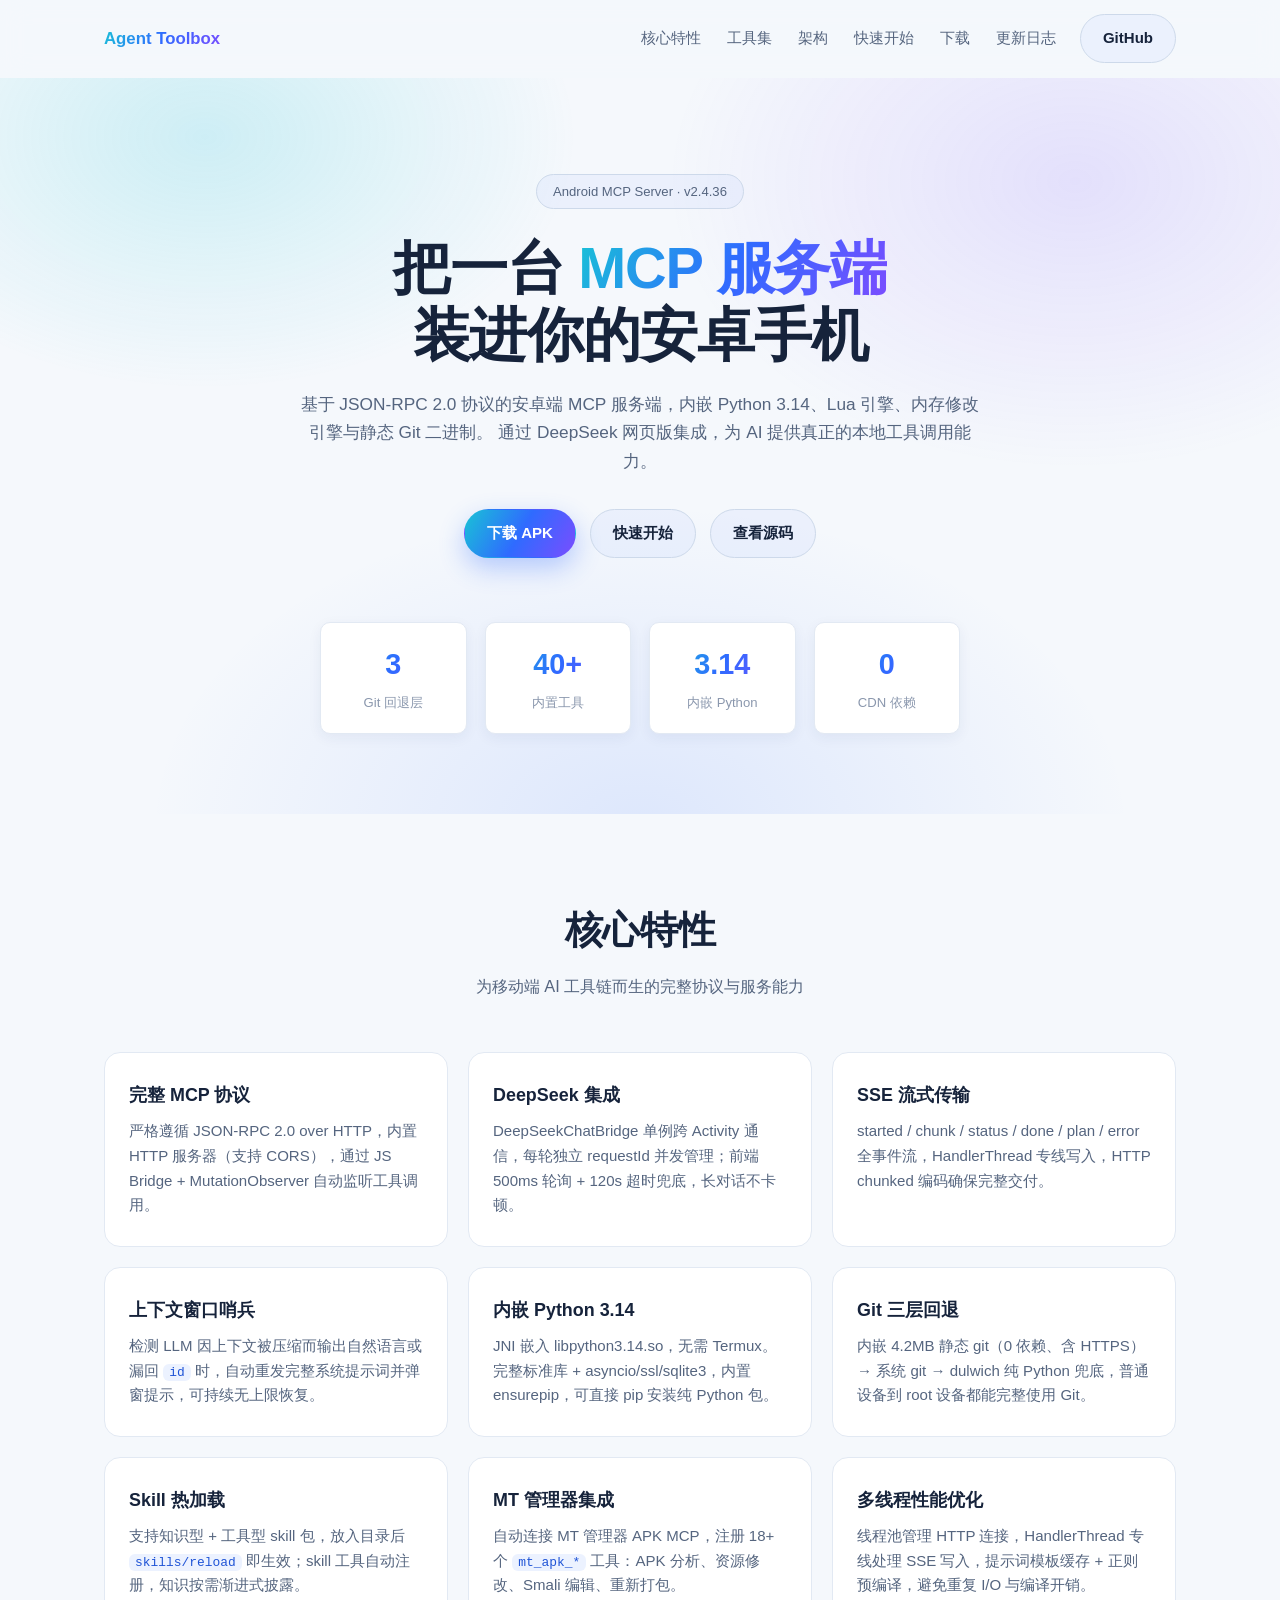
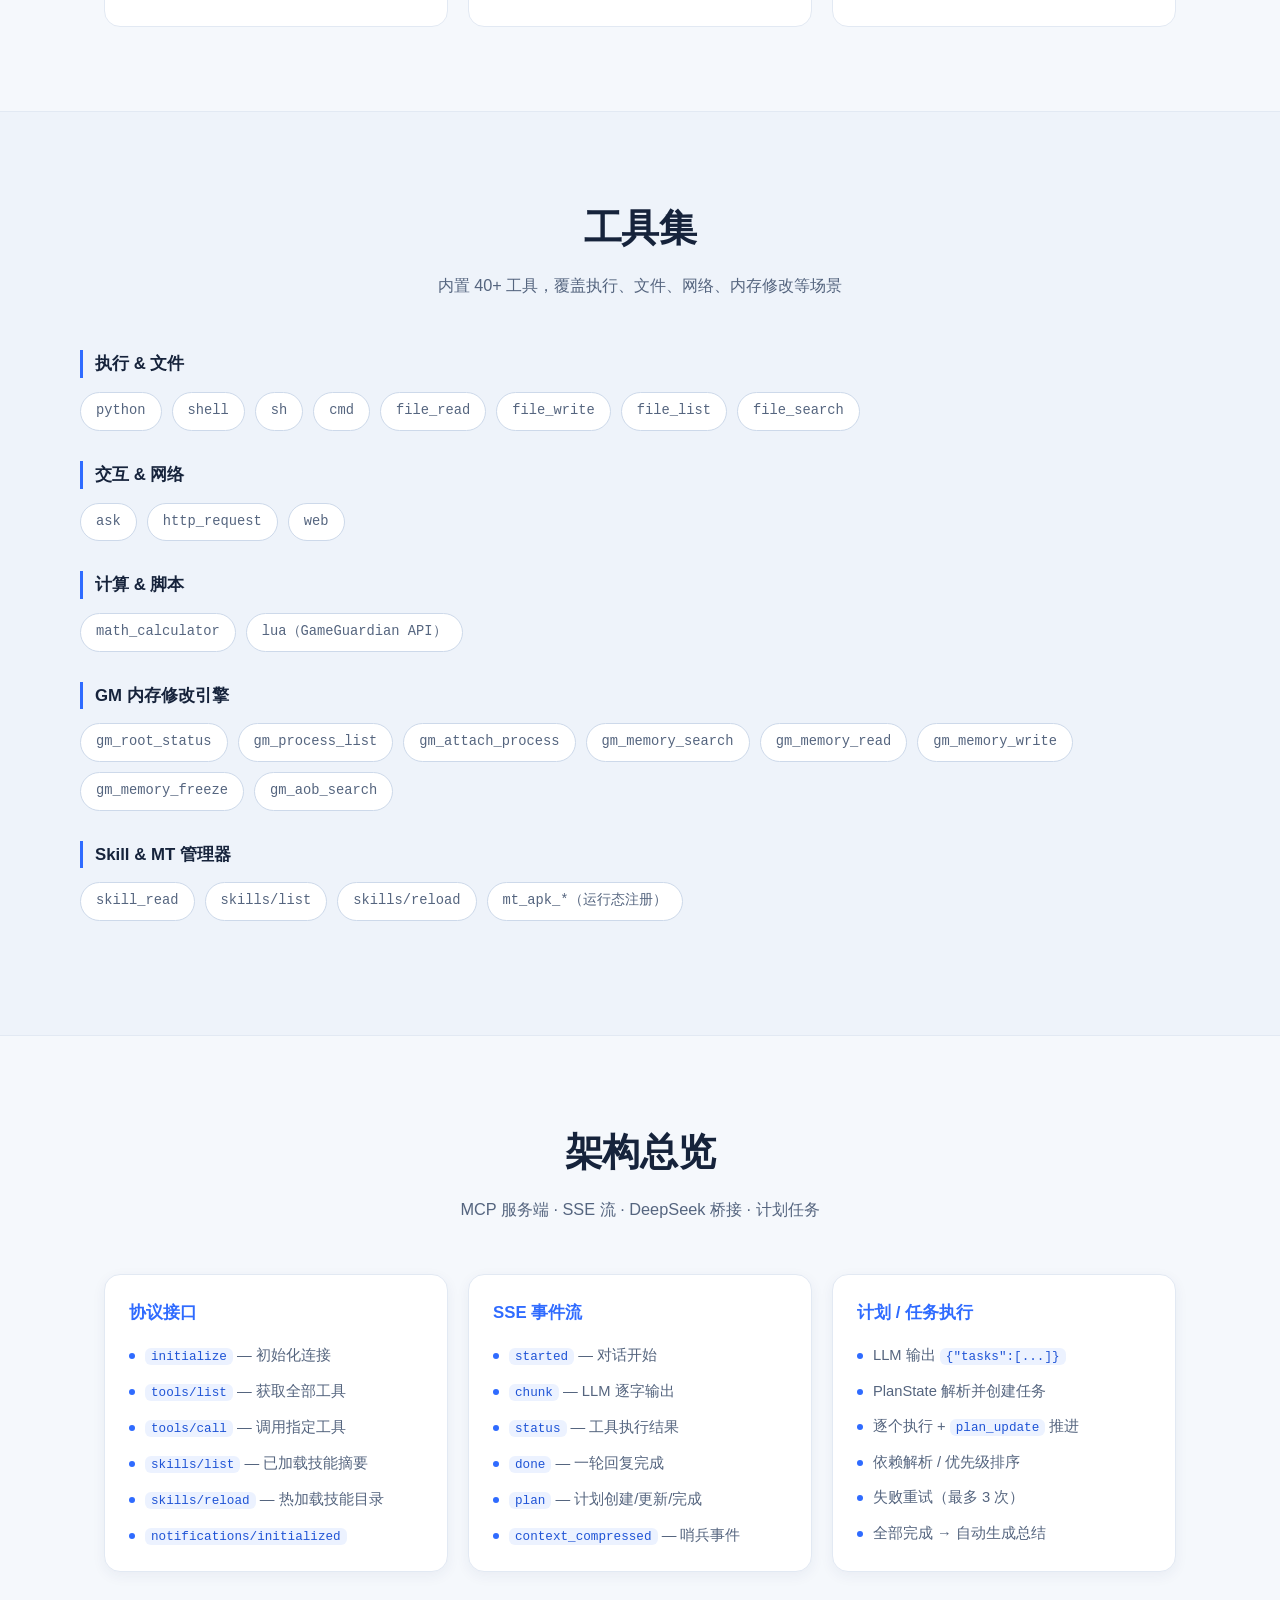
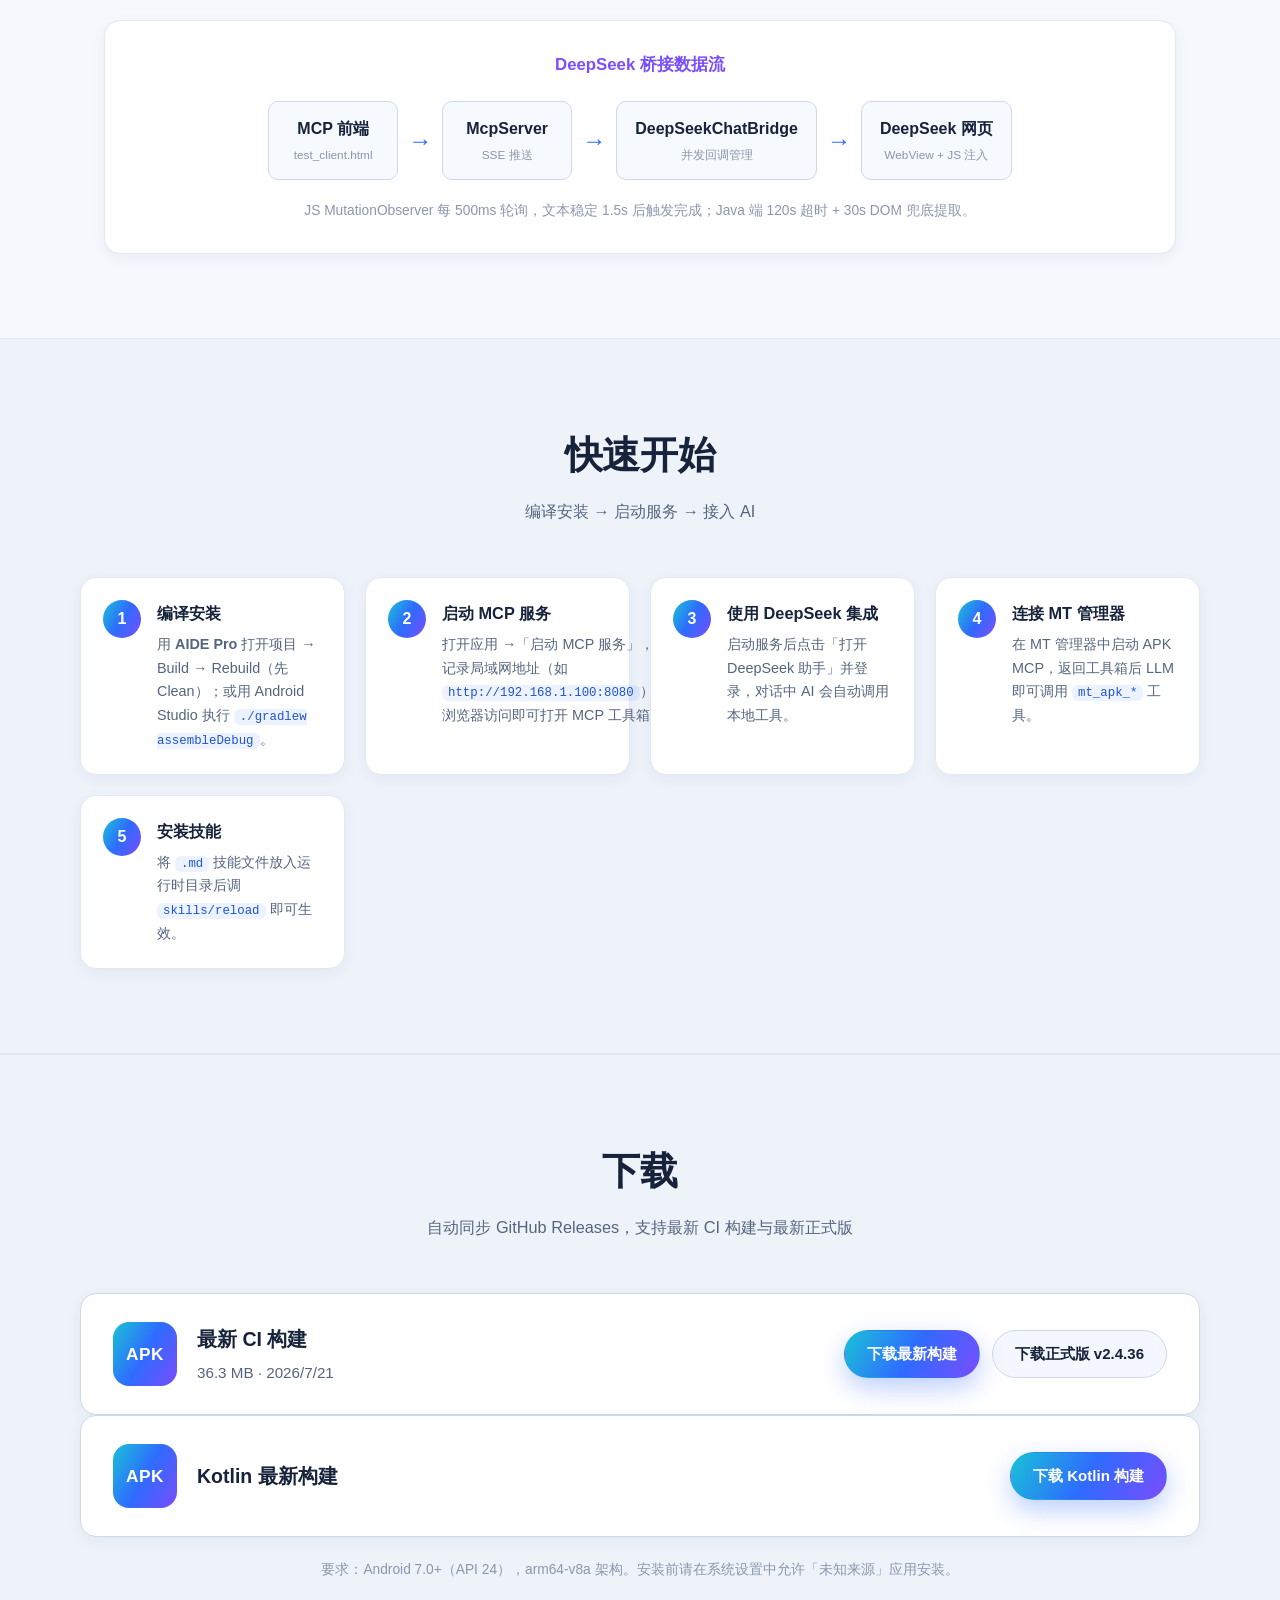
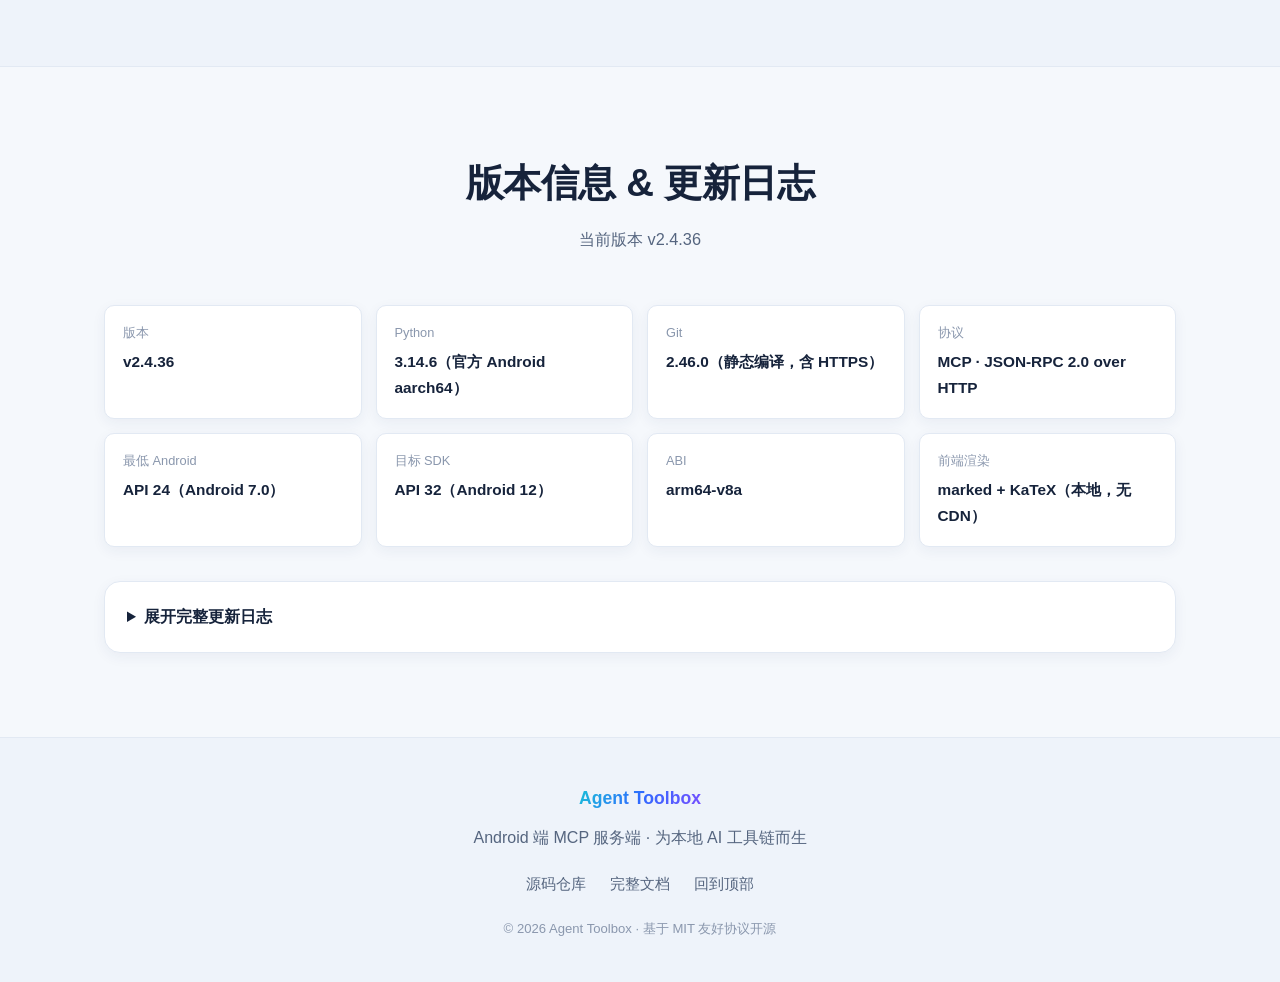
==== commit 516c9c84: "fix: 去除重复的 Kotlin 卡片" ====
--- a/index.html
+++ b/index.html
@@ -265,18 +265,6 @@
       </div>
     </div>
     </div>
-    <div class="download-card" id="kotlin-download-card" style="margin-top:16px">
-      <div class="dl-main">
-        <div class="dl-badge">APK</div>
-        <div class="dl-info">
-          <h3 id="kotlin-dl-title">Kotlin 最新构建</h3>
-        </div>
-      </div>
-      <div class="dl-actions">
-        <a id="kotlin-dl-btn" class="btn btn-primary" href="https://github.com/Aasdqwe1/agent-toolbox/releases/download/kotlin-latest-build/app-debug.apk" rel="noopener" download>下载 Kotlin 构建</a>
-      </div>
-    </div>
-    </div>
     <div class="download-card" id="kotlin-download-card">
       <div class="dl-main">
         <div class="dl-badge">APK</div>
@@ -288,6 +276,8 @@
         <a id="kotlin-dl-btn" class="btn btn-primary" href="https://github.com/Aasdqwe1/agent-toolbox/releases/download/kotlin-latest-build/app-debug.apk" rel="noopener" download>下载 Kotlin 构建</a>
       </div>
     </div>
+
+    
     <p class="dl-note">要求：Android 7.0+（API 24），arm64-v8a 架构。安装前请在系统设置中允许「未知来源」应用安装。</p>
   </section>
 
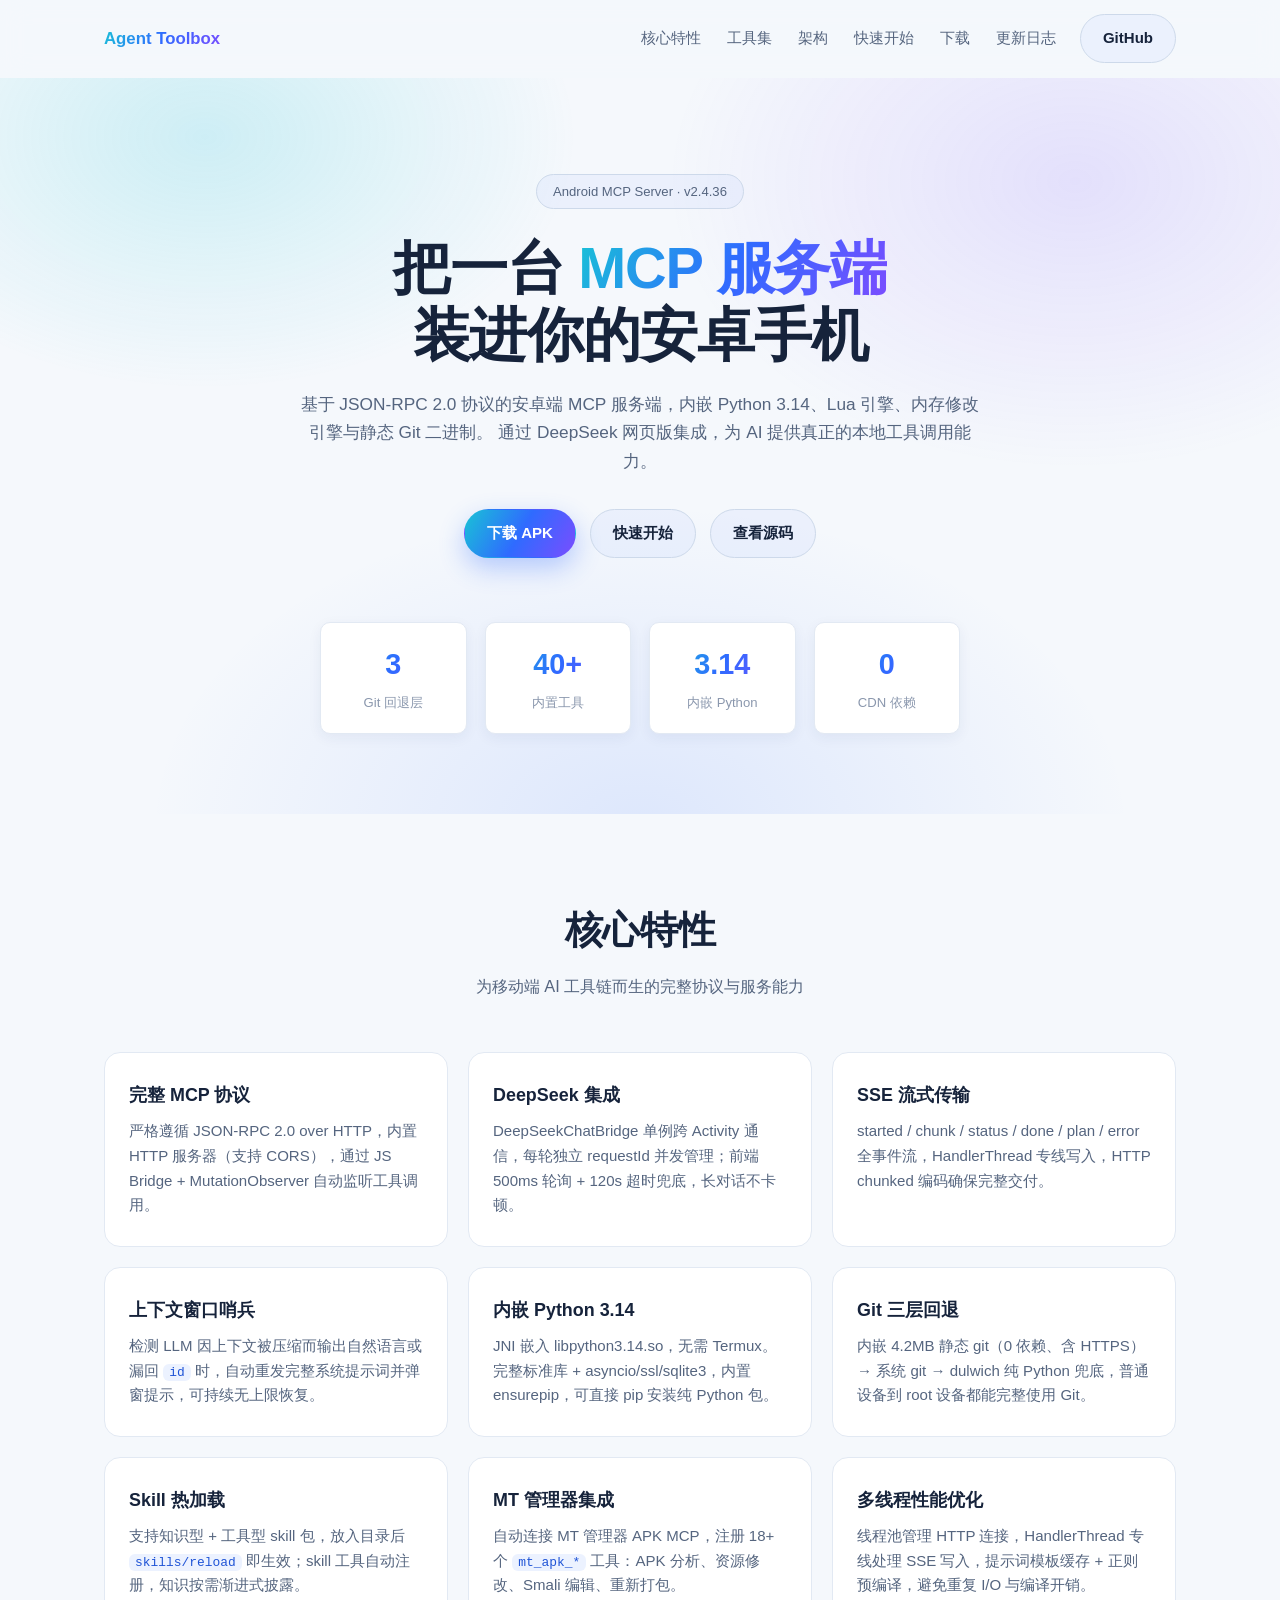
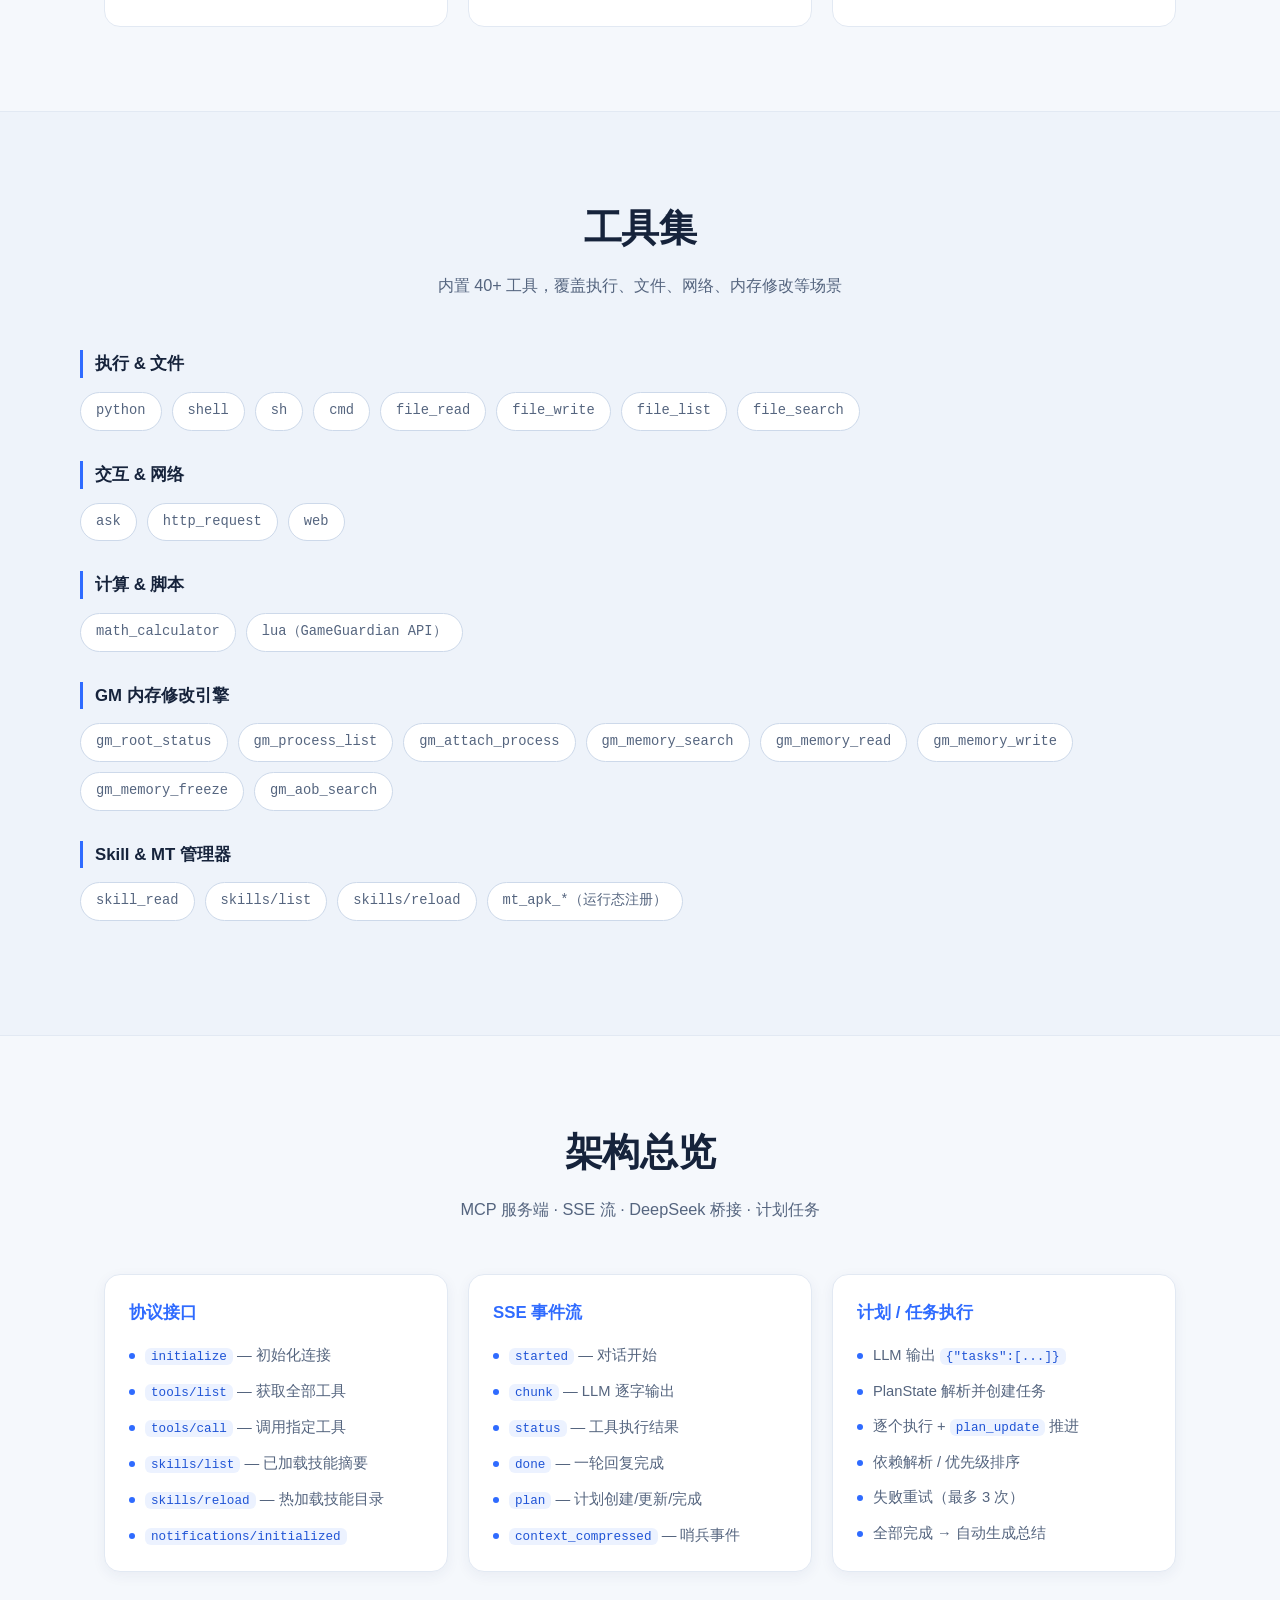
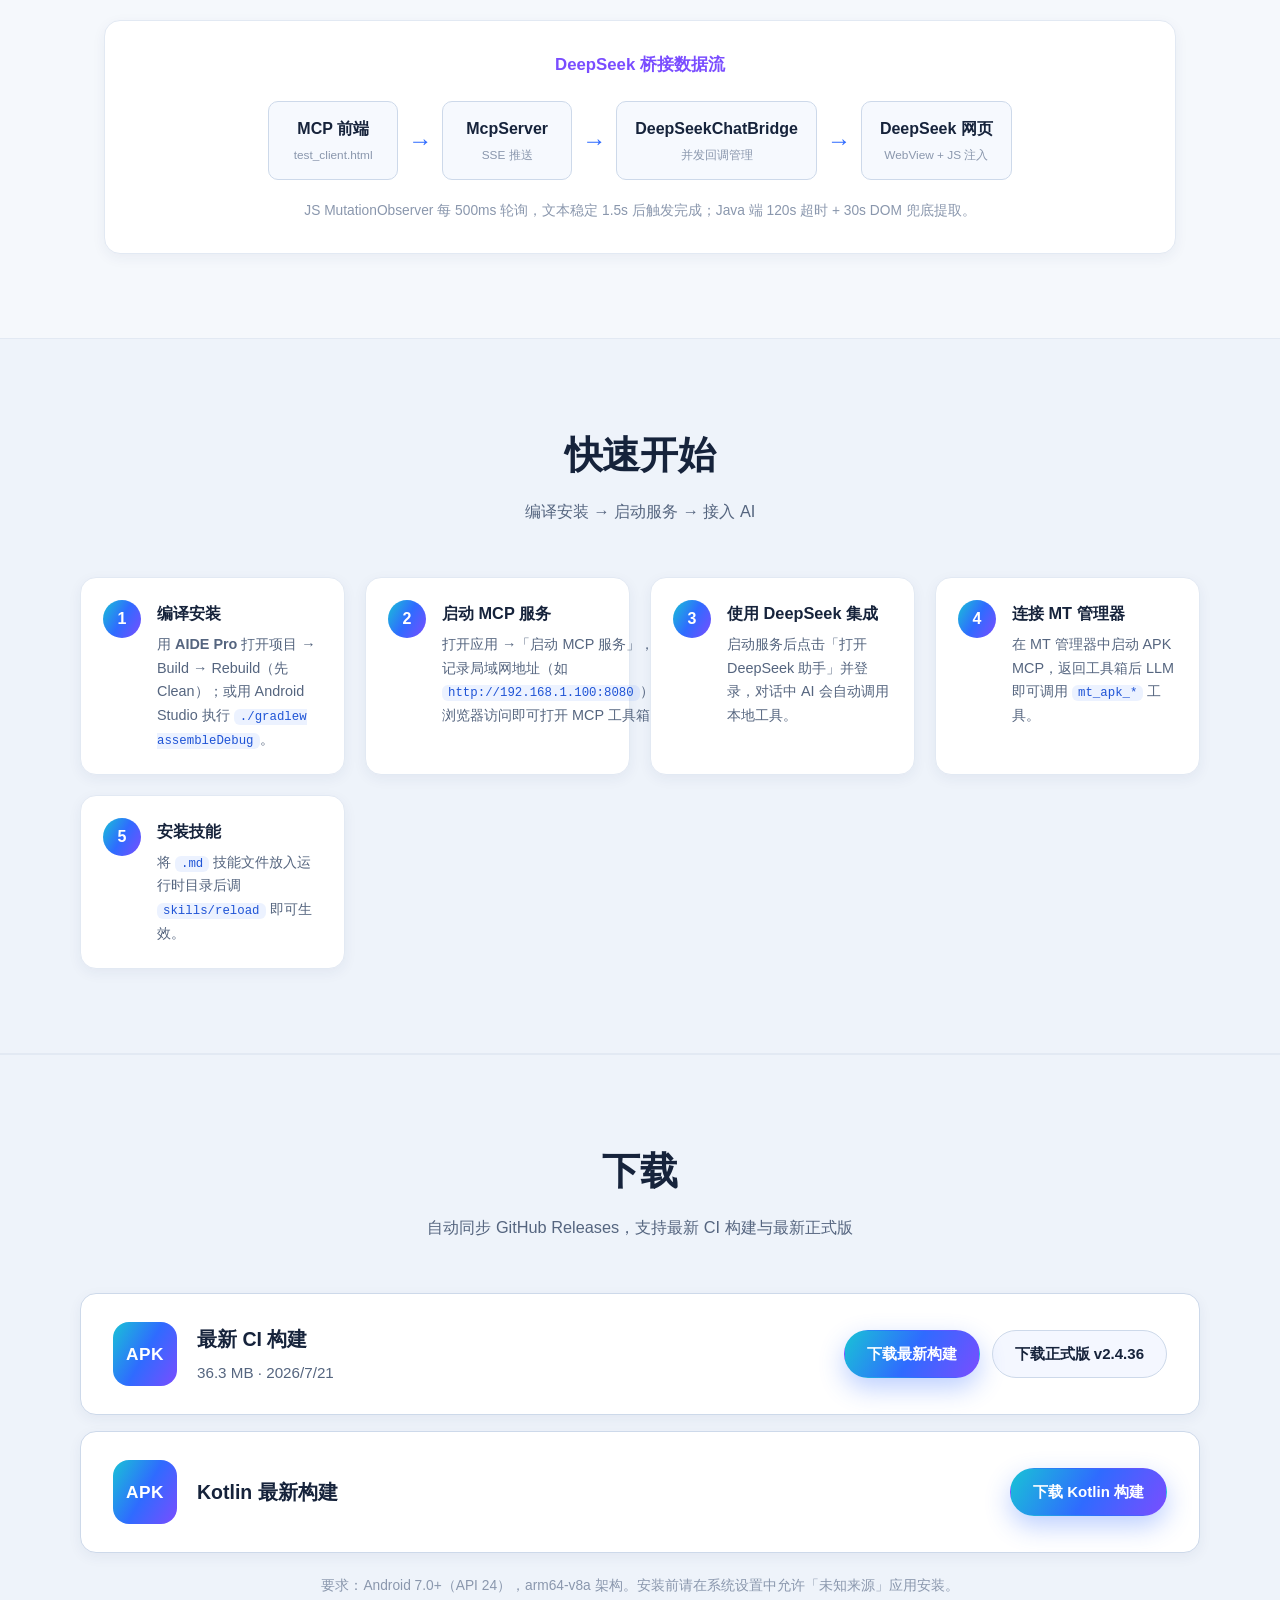
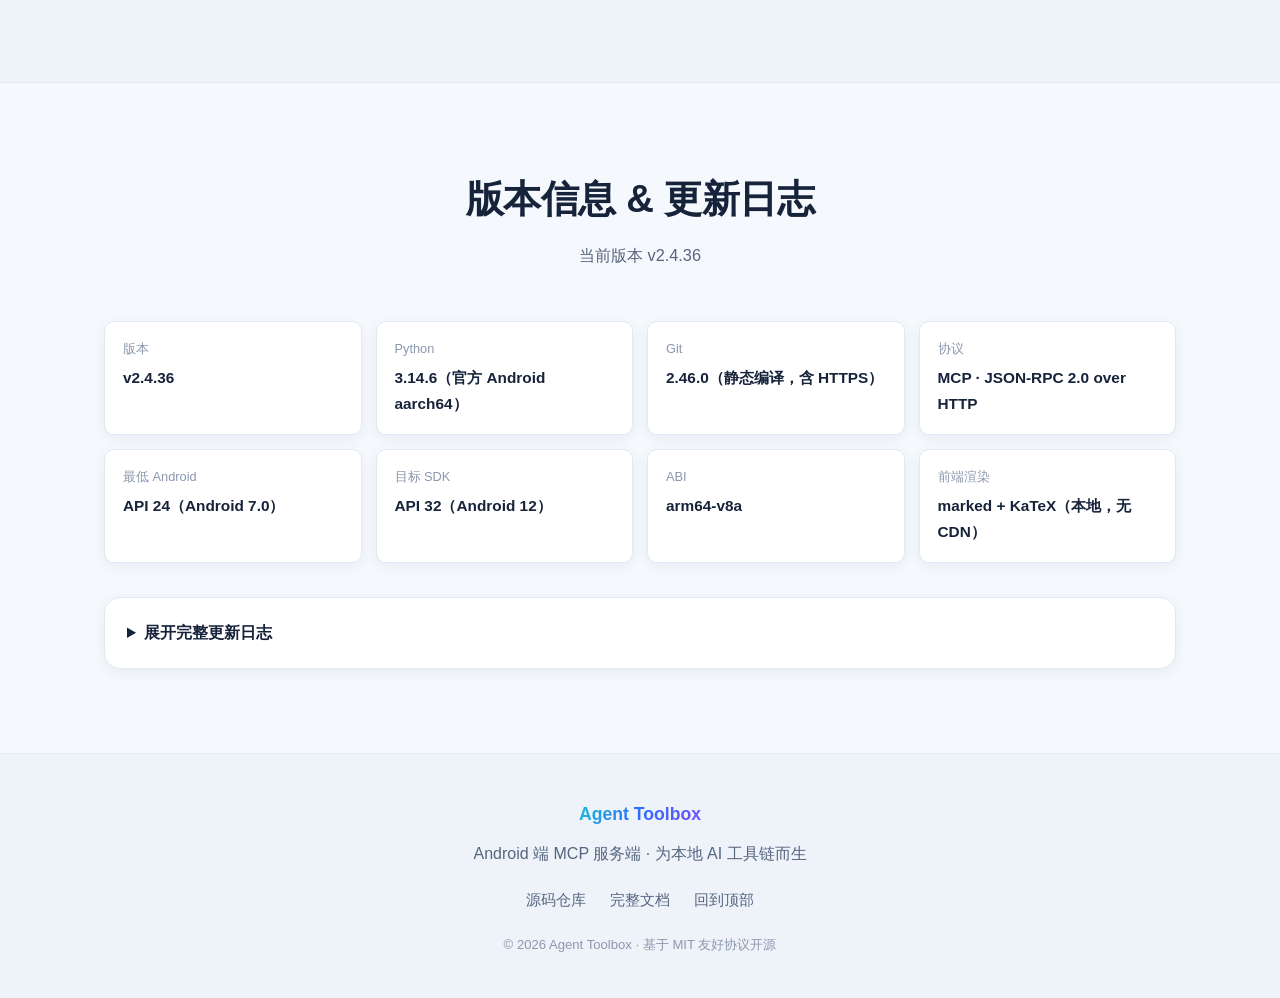
==== commit 53962777: "fix: Kotlin 卡片与 CI 卡片间隔" ====
--- a/index.html
+++ b/index.html
@@ -265,7 +265,7 @@
       </div>
     </div>
     </div>
-    <div class="download-card" id="kotlin-download-card">
+    <div class="download-card" id="kotlin-download-card" style="margin-top:16px">
       <div class="dl-main">
         <div class="dl-badge">APK</div>
         <div class="dl-info">
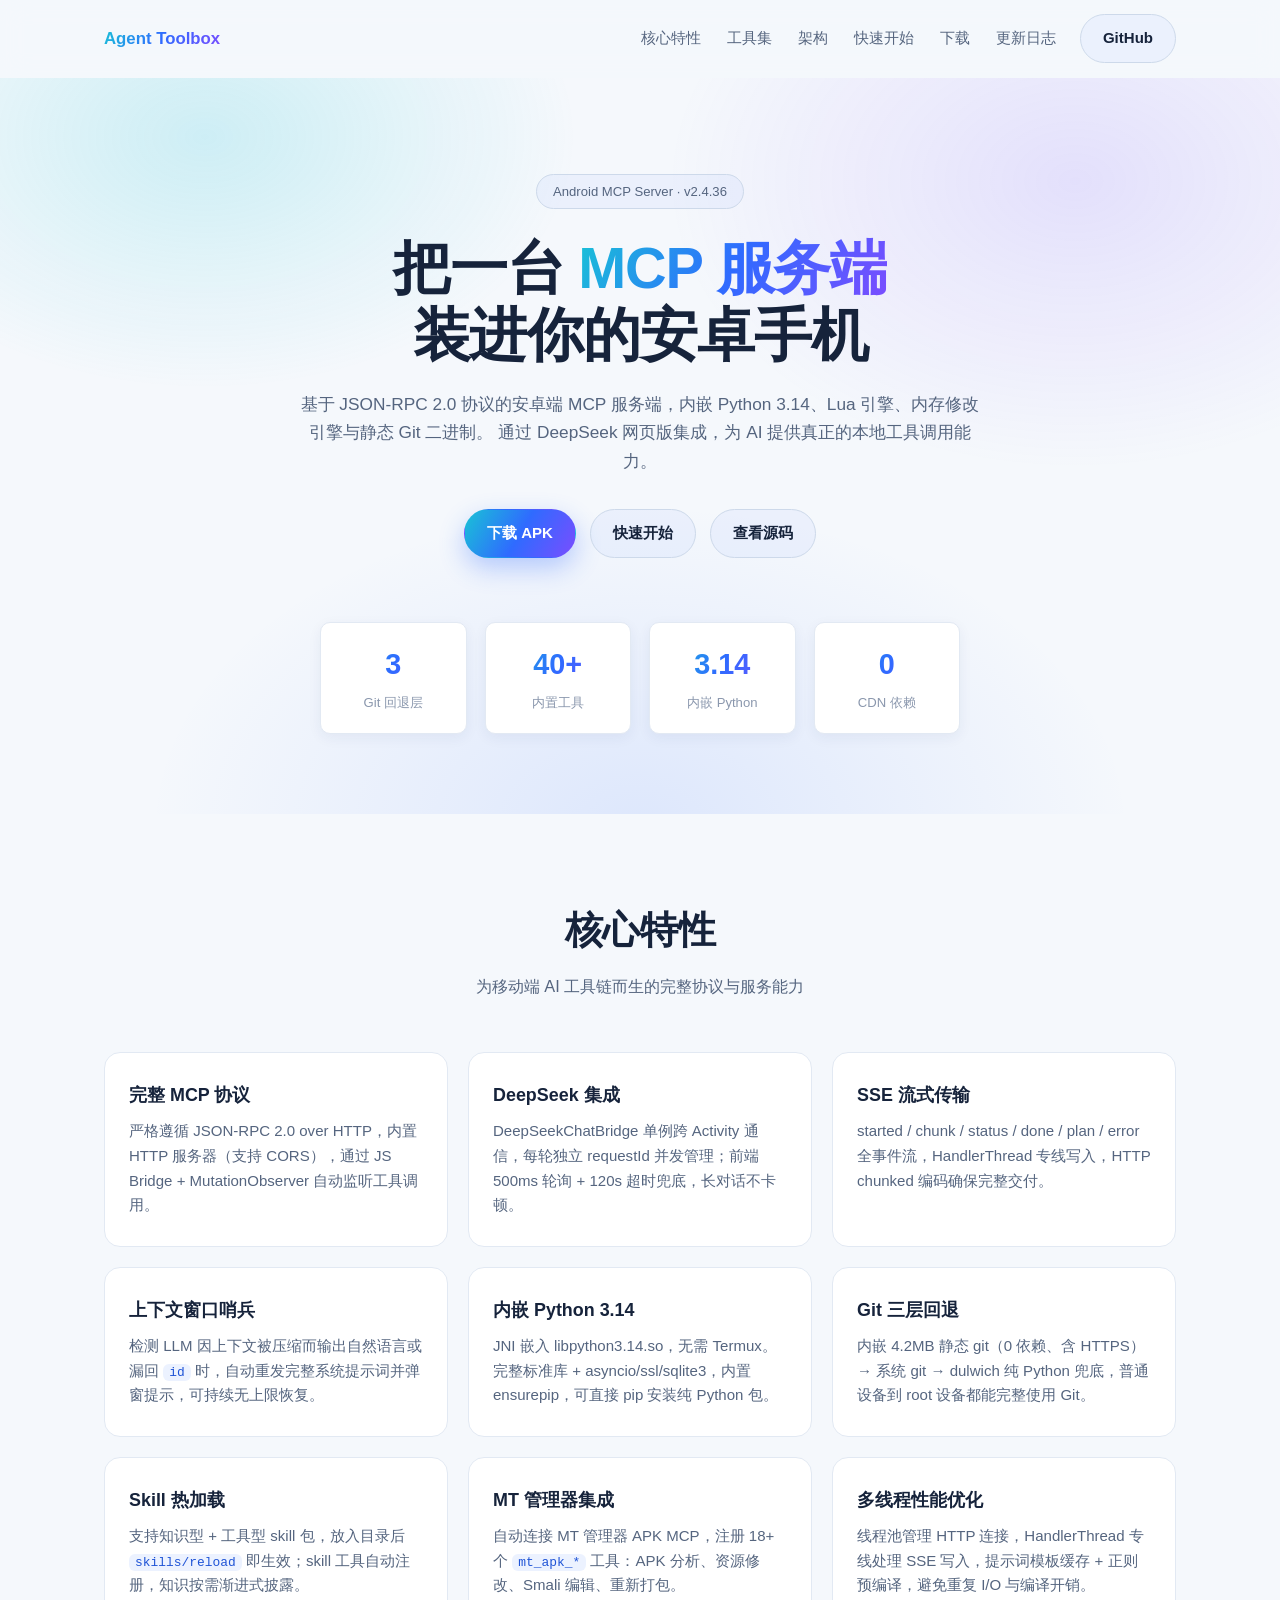
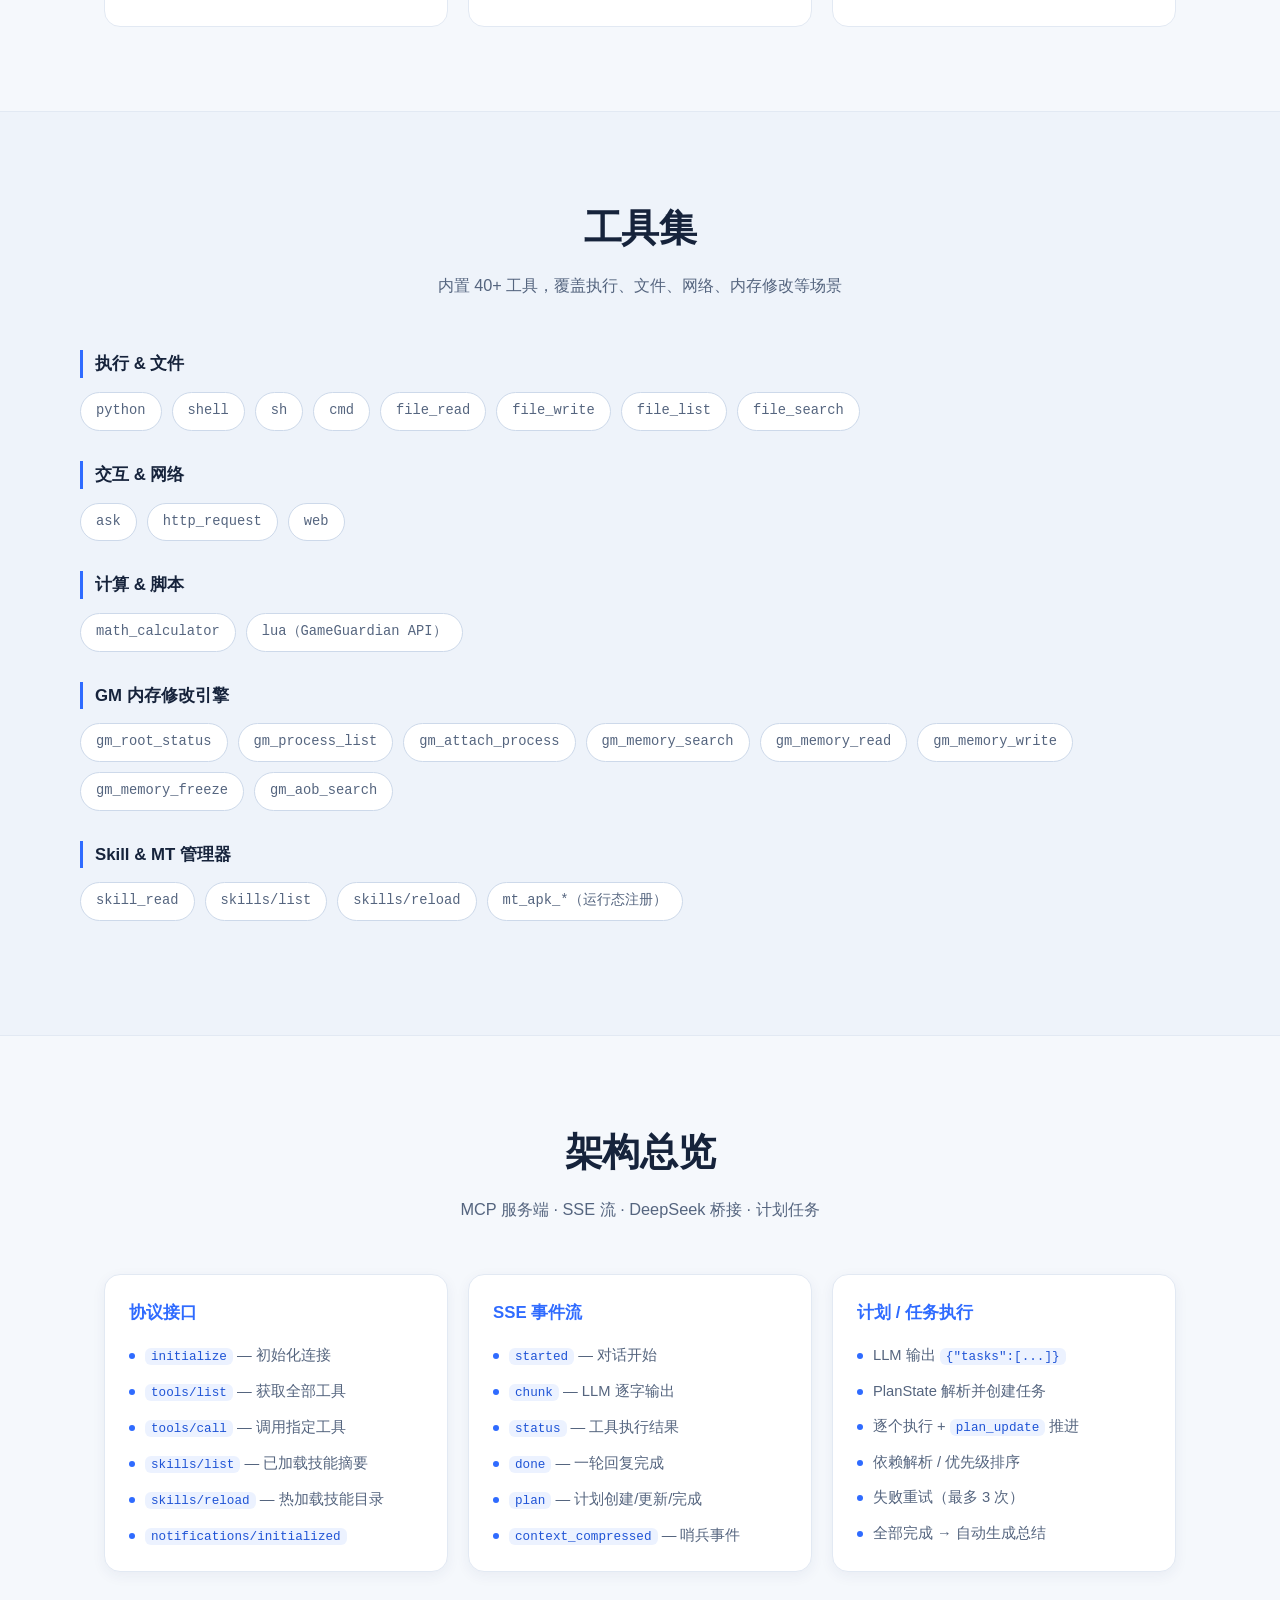
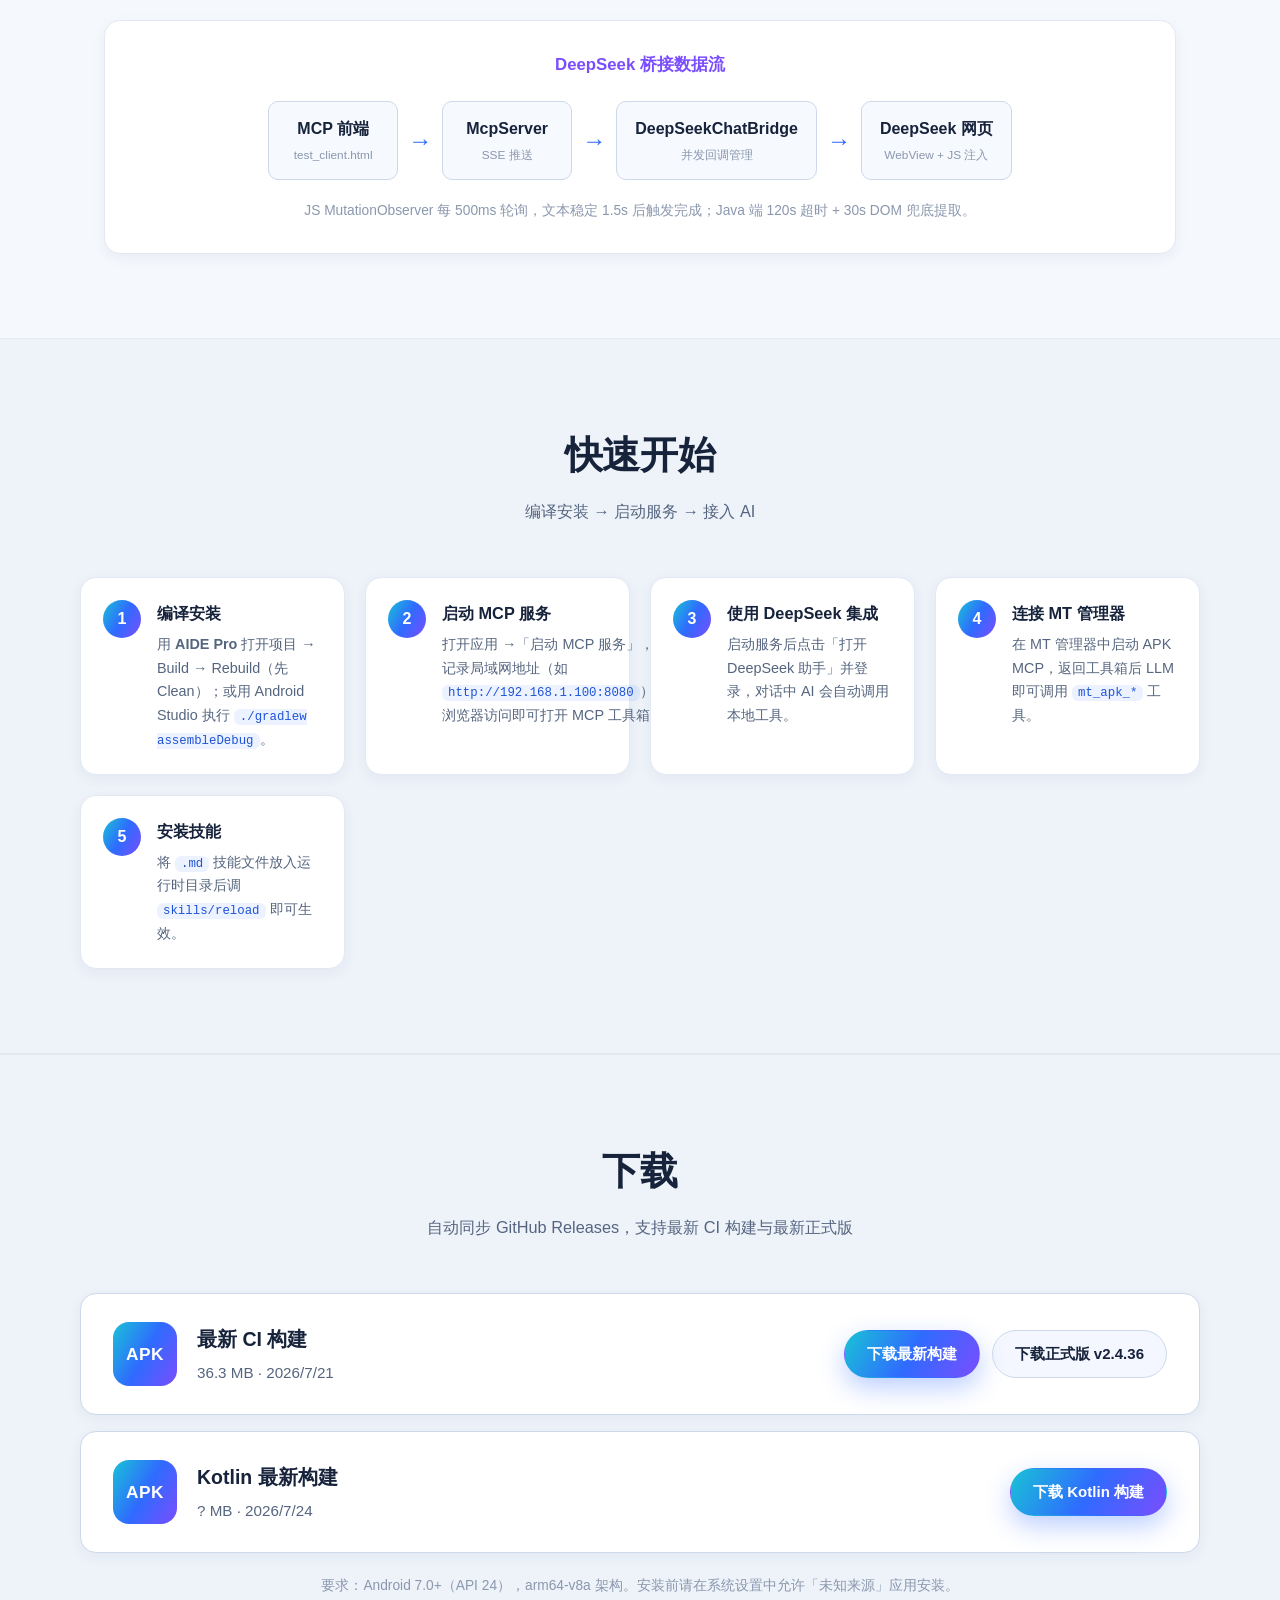
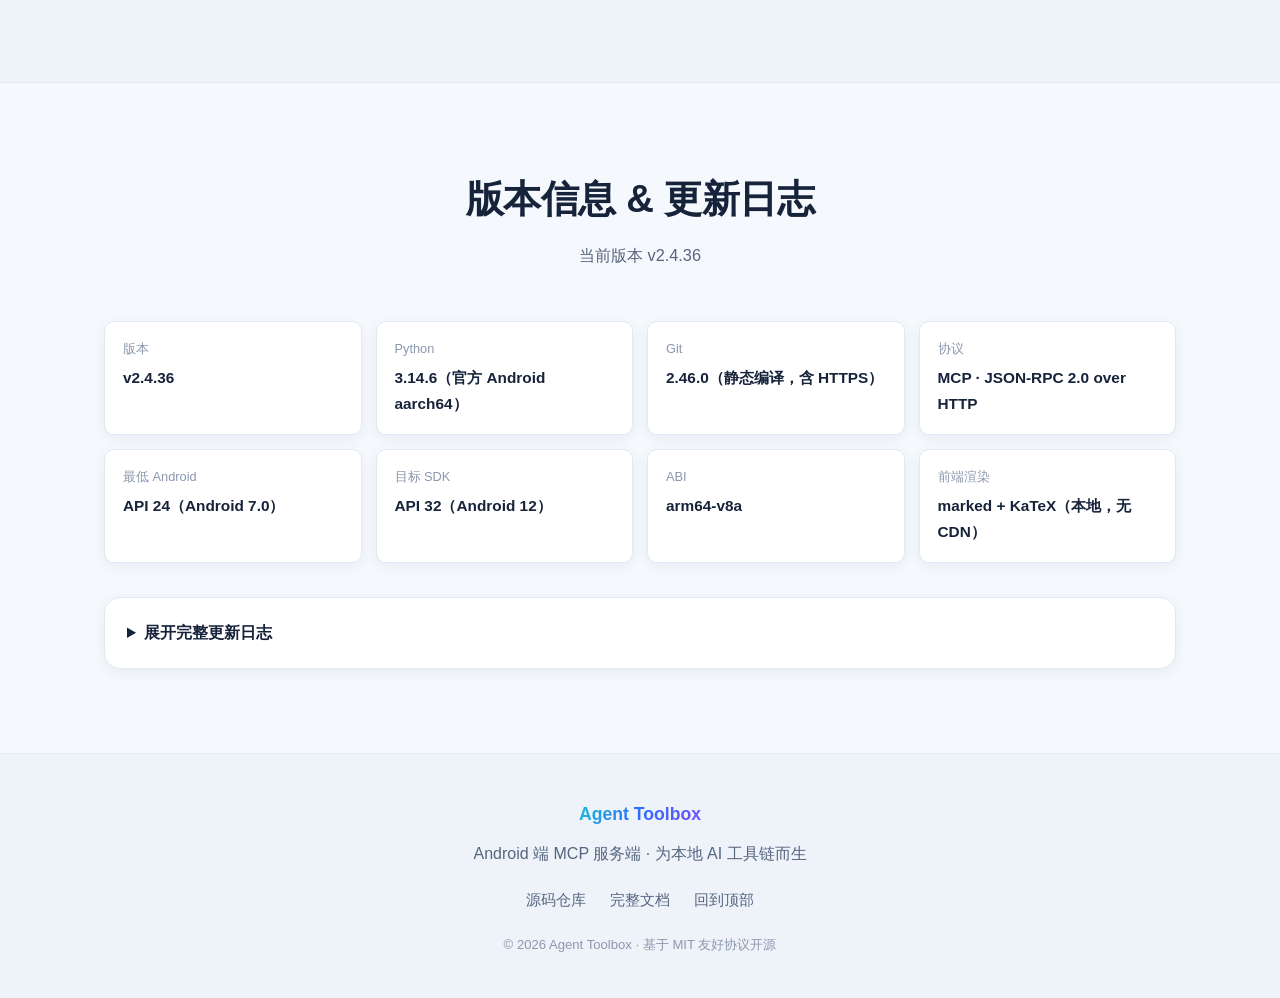
==== commit 73ebd22f: "fix: 补回 Kotlin 卡片 meta 行 + 间隔" ====
--- a/index.html
+++ b/index.html
@@ -270,6 +270,7 @@
         <div class="dl-badge">APK</div>
         <div class="dl-info">
           <h3 id="kotlin-dl-title">Kotlin 最新构建</h3>
+          <p id="kotlin-dl-meta" class="dl-meta">加载中…</p>
         </div>
       </div>
       <div class="dl-actions">
